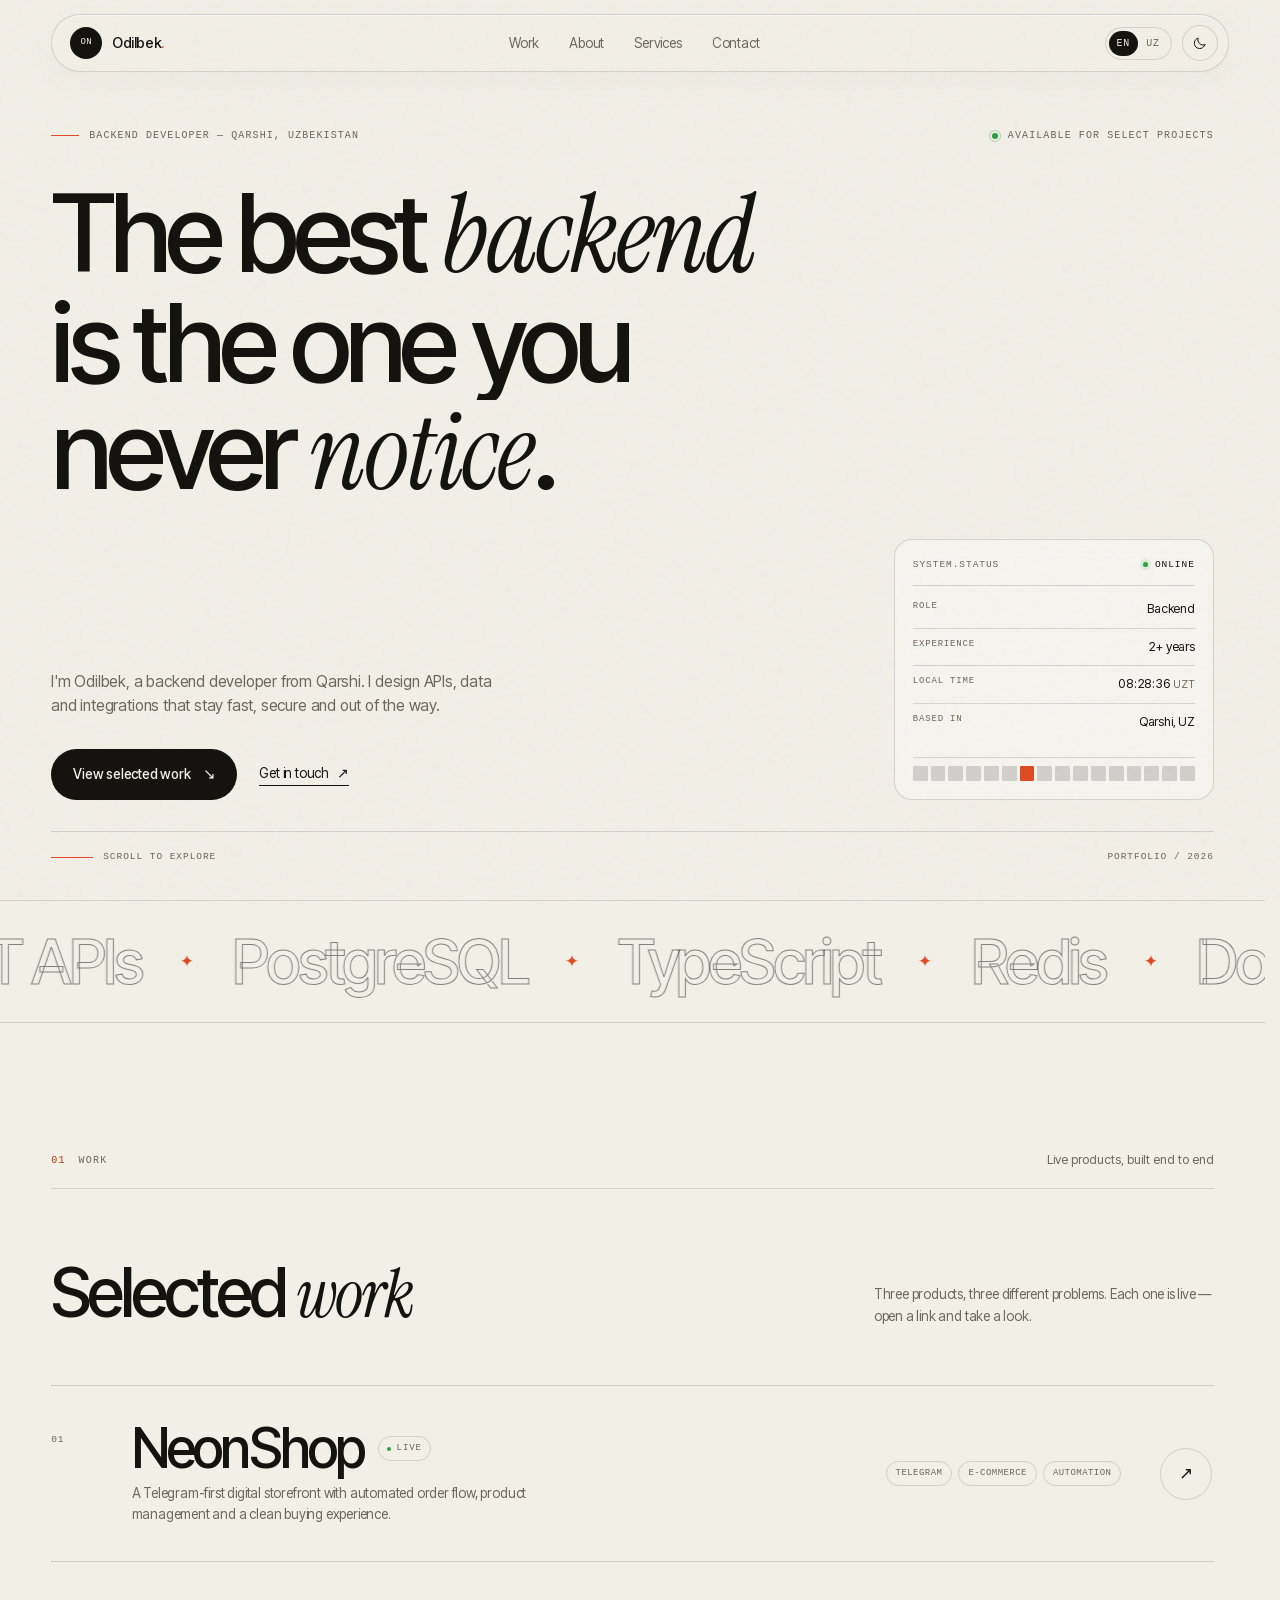
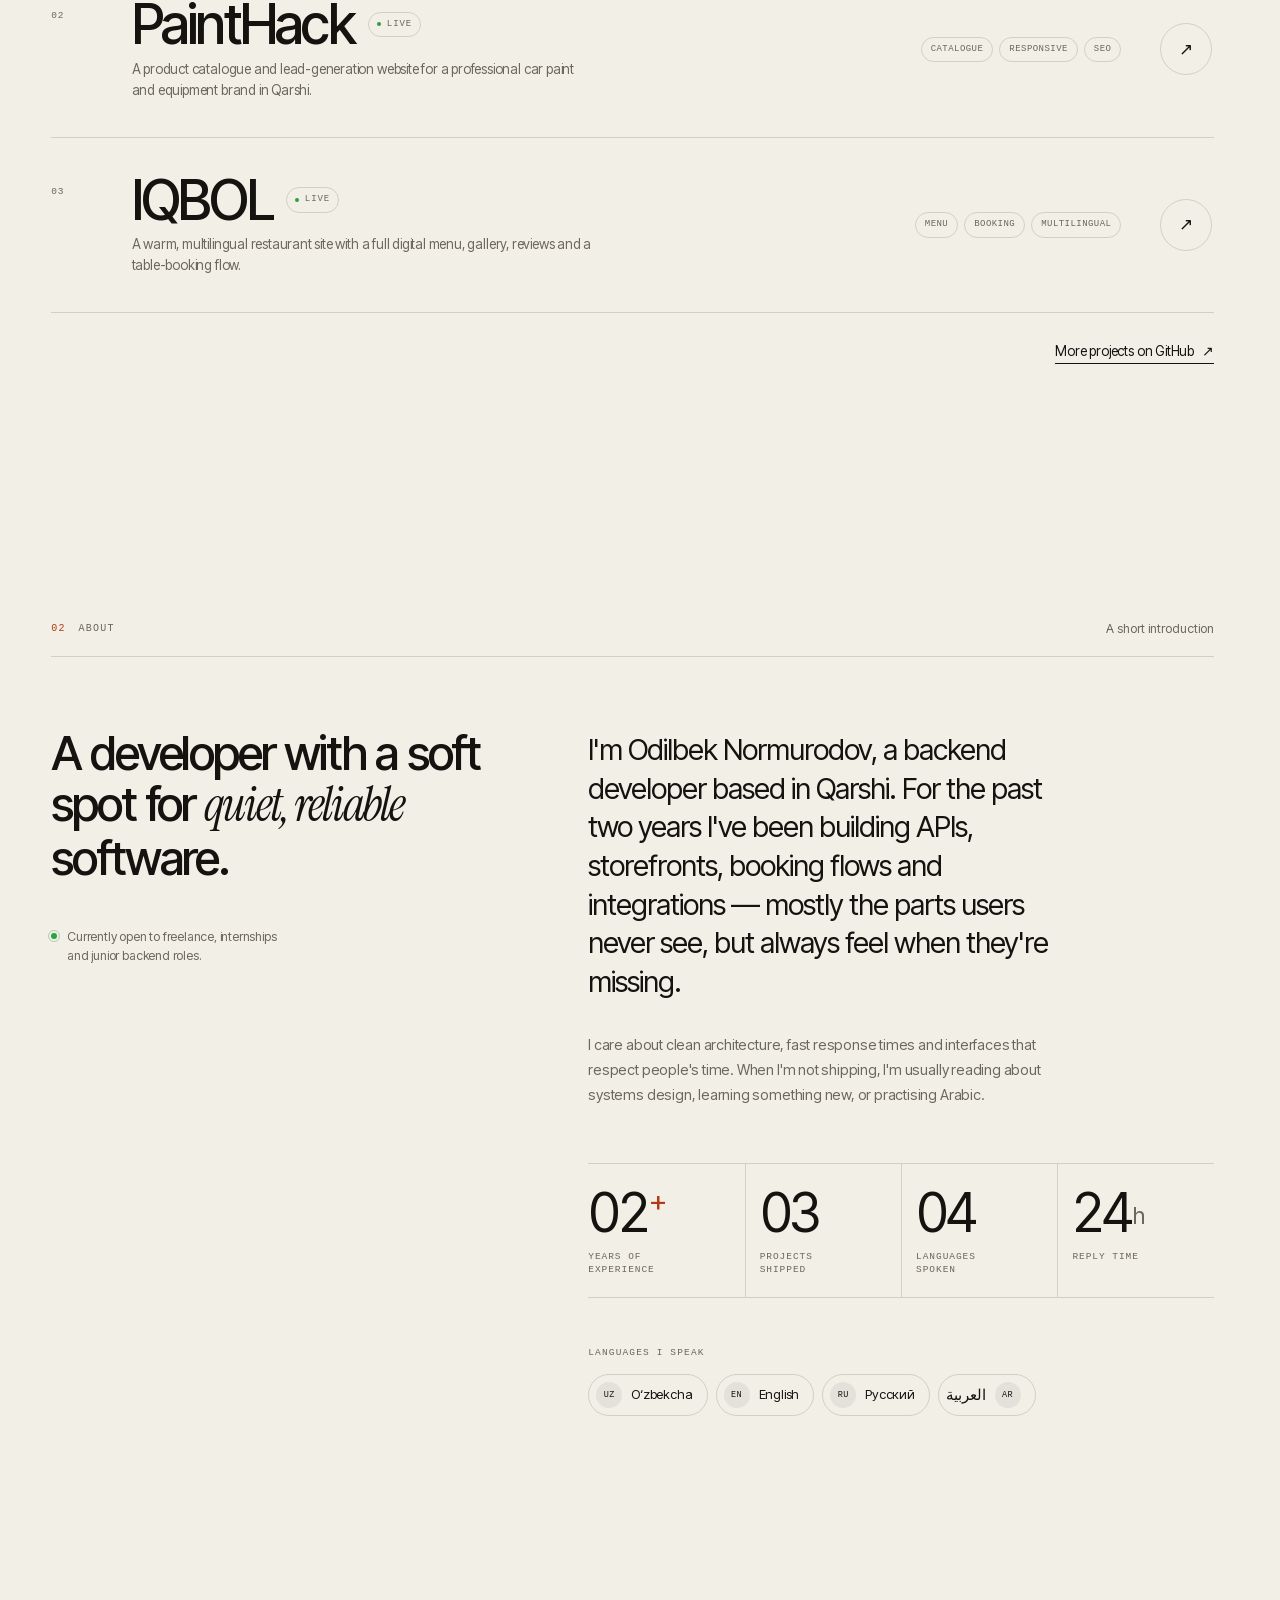
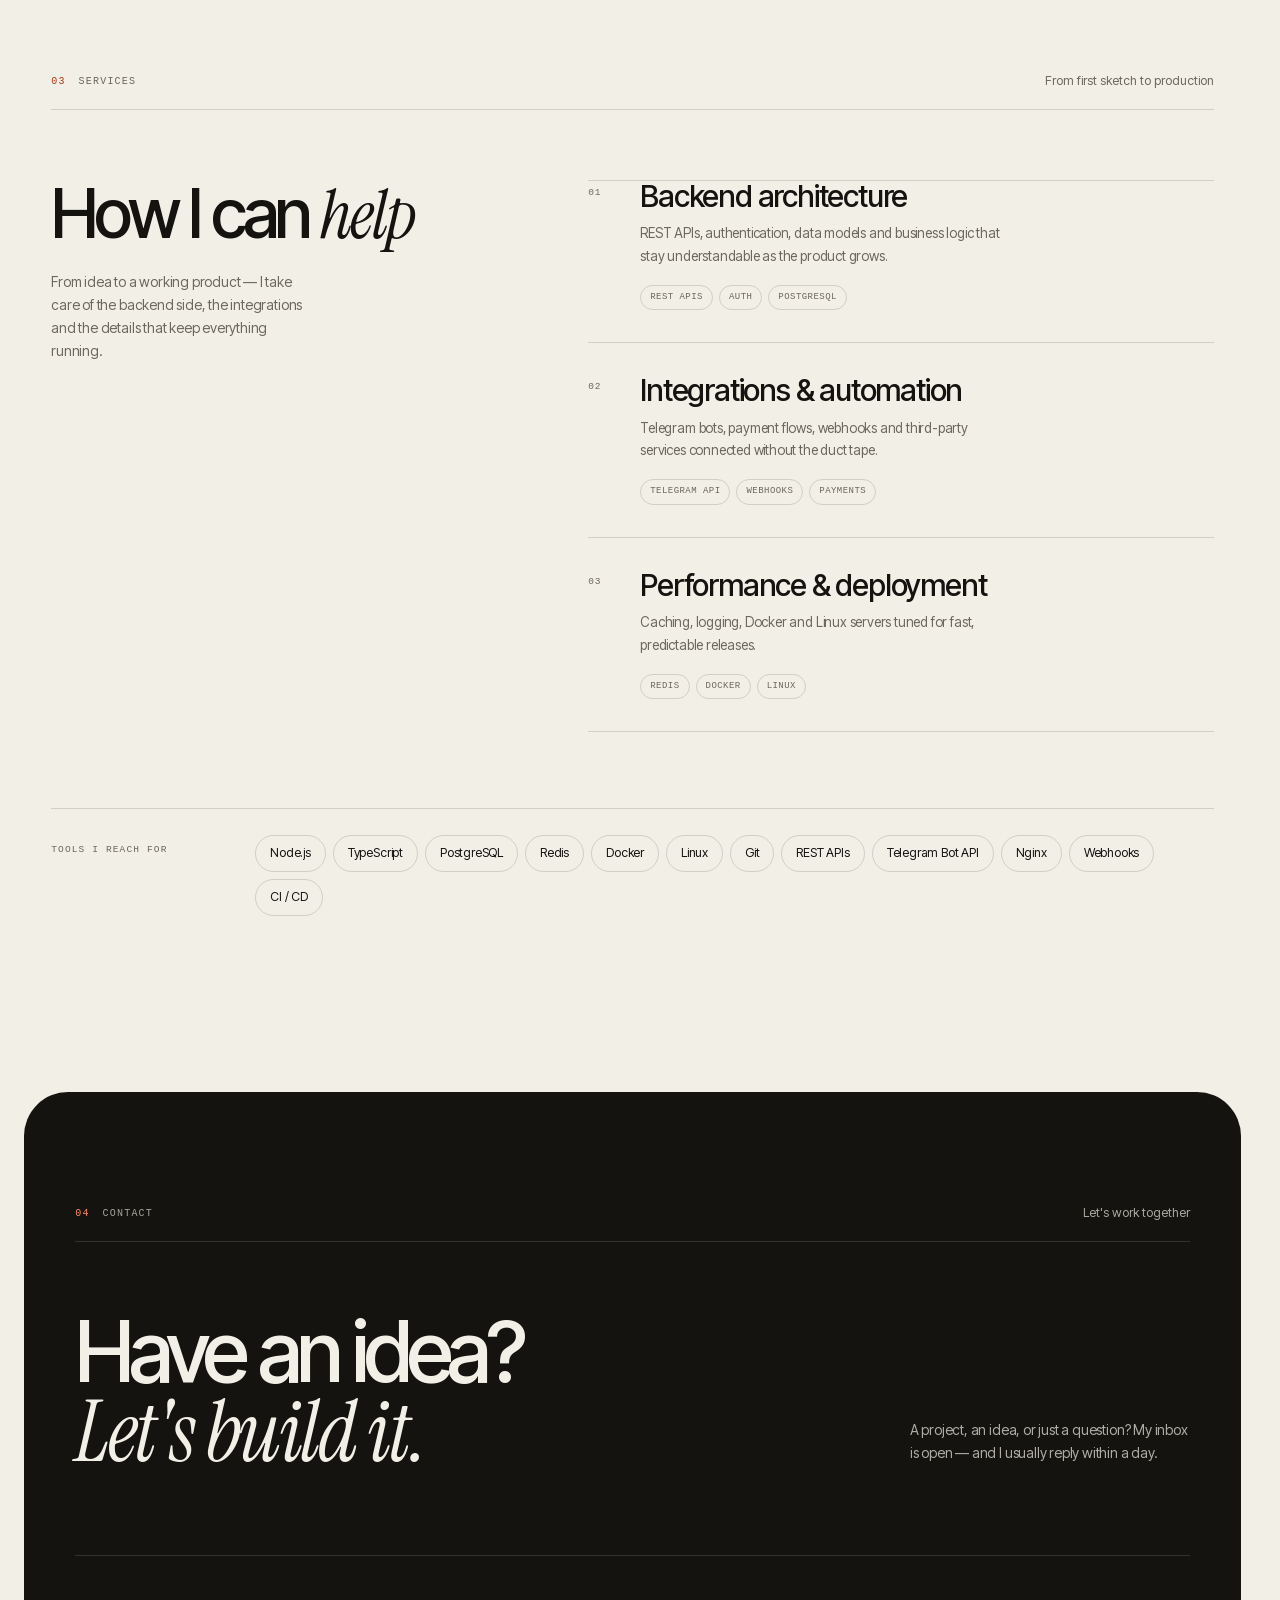
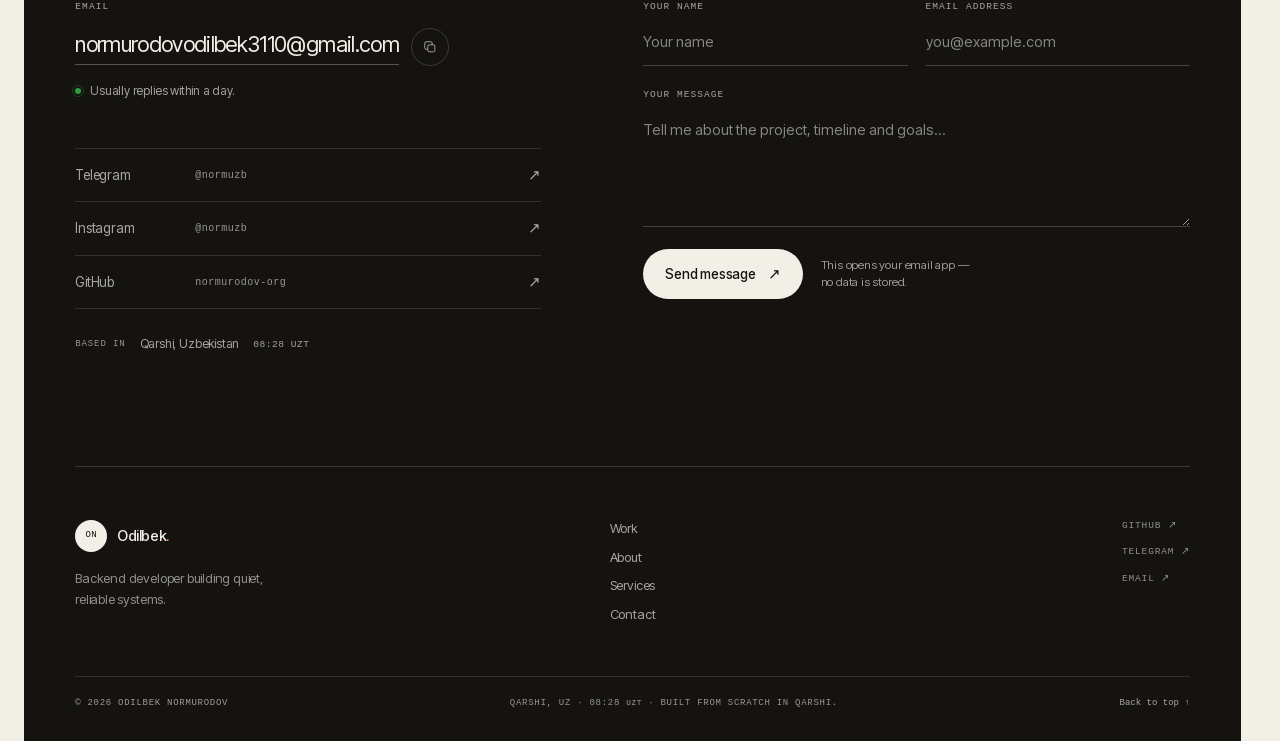
==== index.html @ b9c09e6a "feat: ship polished portfolio with accessible motion - Reorder sections/nav, add Services and consis" ====
<!DOCTYPE html>
<html lang="en" class="no-js">
<head>
  <meta charset="utf-8">
  <meta name="viewport" content="width=device-width, initial-scale=1">
  <title>Odilbek Normurodov — Backend Developer</title>
  <meta name="description" content="Odilbek Normurodov is a backend developer from Qarshi, Uzbekistan, building fast, secure APIs, integrations and digital products.">
  <meta name="author" content="Odilbek Normurodov">
  <meta name="theme-color" content="#f2efe7">
  <script>
    (function () {
      var theme = 'light';
      try {
        var stored = localStorage.getItem('odilbek-theme');
        if (stored === 'dark' || stored === 'light') theme = stored;
        else if (window.matchMedia('(prefers-color-scheme: dark)').matches) theme = 'dark';
      } catch (error) {
        if (window.matchMedia('(prefers-color-scheme: dark)').matches) theme = 'dark';
      }
      document.documentElement.dataset.theme = theme;
      var meta = document.querySelector('meta[name="theme-color"]');
      if (meta) meta.setAttribute('content', theme === 'dark' ? '#121110' : '#f2efe7');
      window.setTimeout(function () {
        if (window.__odilReady) return;
        document.documentElement.classList.remove('js');
        document.querySelectorAll('.line-inner, [data-intro], [data-reveal]').forEach(function (el) {
          el.style.opacity = '';
          el.style.transform = '';
        });
        var loader = document.getElementById('loader');
        if (loader) loader.remove();
        document.body.style.overflow = '';
      }, 6000);
    })();
  </script>

  <link rel="canonical" href="https://normurodov-org.github.io/odil-dev/">

  <meta property="og:type" content="website">
  <meta property="og:site_name" content="Odilbek Normurodov">
  <meta property="og:title" content="Odilbek Normurodov — Backend Developer">
  <meta property="og:description" content="Backend developer from Qarshi. Building the quiet systems behind good products.">
  <meta property="og:url" content="https://normurodov-org.github.io/odil-dev/">
  <meta property="og:image" content="https://normurodov-org.github.io/odil-dev/assets/og-image.jpg">
  <meta property="og:image:width" content="1200">
  <meta property="og:image:height" content="630">
  <meta property="og:image:alt" content="Odilbek Normurodov — Backend Developer">
  <meta property="og:locale" content="en_US">
  <meta property="og:locale:alternate" content="uz_UZ">
  <meta name="twitter:card" content="summary_large_image">
  <meta name="twitter:title" content="Odilbek Normurodov — Backend Developer">
  <meta name="twitter:description" content="Backend developer from Qarshi. Building the quiet systems behind good products.">
  <meta name="twitter:image" content="https://normurodov-org.github.io/odil-dev/assets/og-image.jpg">

  <link rel="icon" href="assets/favicon.svg" type="image/svg+xml">
  <link rel="icon" href="assets/favicon-32.png" type="image/png" sizes="32x32">
  <link rel="apple-touch-icon" href="assets/apple-touch-icon.png">
  <link rel="preload" href="assets/fonts/inter-tight-latin.woff2" as="font" type="font/woff2" crossorigin>
  <link rel="preload" href="assets/fonts/instrument-serif-italic.woff2" as="font" type="font/woff2" crossorigin>
  <link rel="stylesheet" href="styles.css">
  <noscript>
    <style>
      .menu-toggle, .theme-toggle, .lang-switch { display: none !important; }
      .footer { margin-top: 48px; }
    </style>
  </noscript>

  <script type="application/ld+json">
    {
      "@context": "https://schema.org",
      "@type": "Person",
      "name": "Odilbek Normurodov",
      "url": "https://normurodov-org.github.io/odil-dev/",
      "image": "https://normurodov-org.github.io/odil-dev/assets/og-image.jpg",
      "jobTitle": "Backend Developer",
      "description": "Backend developer from Qarshi, Uzbekistan, building APIs, integrations and digital products.",
      "email": "mailto:normurodovodilbek3110@gmail.com",
      "address": {
        "@type": "PostalAddress",
        "addressLocality": "Qarshi",
        "addressCountry": "UZ"
      },
      "sameAs": [
        "https://github.com/normurodov-org",
        "https://t.me/normuzb",
        "https://instagram.com/normuzb"
      ],
      "knowsAbout": ["Backend development", "REST APIs", "Node.js", "TypeScript", "PostgreSQL", "Redis", "Docker", "Linux"],
      "knowsLanguage": ["uz", "en", "ru", "ar"]
    }
  </script>

  <script>
    document.documentElement.classList.remove('no-js');
    document.documentElement.classList.add('js');
  </script>
</head>
<body>

  <div class="loader" id="loader" aria-hidden="true">
    <div class="loader-inner">
      <div class="loader-top">
        <span>Odilbek Normurodov</span>
        <span>Portfolio / 2026</span>
      </div>
      <div class="loader-name"><span>Backend developer</span></div>
      <div class="loader-bar"><span id="loader-bar"></span></div>
      <div class="loader-bottom">
        <span>Qarshi, Uzbekistan</span>
        <span><span id="loader-percent">0</span>%</span>
      </div>
    </div>
  </div>

  <div class="cursor" aria-hidden="true"></div>
  <div class="cursor-ring" aria-hidden="true"><span class="cursor-label">View</span></div>
  <div class="progress" aria-hidden="true"><span></span></div>

  <a class="skip-link" href="#main" data-i18n="a11y.skip">Skip to content</a>

  <header class="site-header" id="site-header">
    <div class="container nav-shell">
      <a class="brand" href="#top">
        <span class="brand-mark">ON</span>
        <span class="brand-text">Odilbek<span class="brand-dot">.</span></span>
      </a>

      <nav class="nav-links" aria-label="Primary">
        <a class="nav-link" href="#work" data-nav="work" data-i18n="nav.work">Work</a>
        <a class="nav-link" href="#about" data-nav="about" data-i18n="nav.about">About</a>
        <a class="nav-link" href="#services" data-nav="services" data-i18n="nav.services">Services</a>
        <a class="nav-link" href="#contact" data-nav="contact" data-i18n="nav.contact">Contact</a>
      </nav>

      <div class="nav-right">
        <div class="lang-switch" role="group" aria-label="Language" data-i18n-aria="a11y.language">
          <button class="lang-btn is-active" type="button" data-lang="en" aria-pressed="true">EN</button>
          <button class="lang-btn" type="button" data-lang="uz" aria-pressed="false">UZ</button>
        </div>
        <button class="theme-toggle" id="theme-toggle" type="button" aria-label="Dark mode" aria-pressed="false" title="Switch to dark mode" data-i18n-aria="theme.label">
          <svg class="icon-sun" viewBox="0 0 24 24" fill="none" stroke="currentColor" stroke-width="1.6" stroke-linecap="round" aria-hidden="true"><circle cx="12" cy="12" r="4.2"/><path d="M12 2.6v2.1M12 19.3v2.1M4.4 4.4l1.5 1.5M18.1 18.1l1.5 1.5M2.6 12h2.1M19.3 12h2.1M4.4 19.6l1.5-1.5M18.1 5.9l1.5-1.5"/></svg>
          <svg class="icon-moon" viewBox="0 0 24 24" fill="none" stroke="currentColor" stroke-width="1.6" stroke-linecap="round" stroke-linejoin="round" aria-hidden="true"><path d="M20.6 14.2A8.6 8.6 0 0 1 9.8 3.4 8.6 8.6 0 1 0 20.6 14.2Z"/></svg>
        </button>
        <button class="menu-toggle" id="menu-toggle" type="button" aria-expanded="false" aria-controls="menu" aria-label="Open menu">
          <span></span><span></span>
        </button>
      </div>
    </div>
  </header>

  <div class="menu" id="menu" role="dialog" aria-hidden="true" aria-label="Menu" data-i18n-aria="menu.label" inert>
    <nav class="menu-nav" aria-label="Mobile">
      <a class="menu-link" href="#work" data-menu-link><span class="menu-index">01</span><span data-i18n="nav.work">Work</span></a>
      <a class="menu-link" href="#about" data-menu-link><span class="menu-index">02</span><span data-i18n="nav.about">About</span></a>
      <a class="menu-link" href="#services" data-menu-link><span class="menu-index">03</span><span data-i18n="nav.services">Services</span></a>
      <a class="menu-link" href="#contact" data-menu-link><span class="menu-index">04</span><span data-i18n="nav.contact">Contact</span></a>
    </nav>
    <div class="menu-foot">
      <a class="menu-email" href="mailto:normurodovodilbek3110@gmail.com">normurodovodilbek3110@gmail.com</a>
      <div class="menu-socials">
        <a href="https://github.com/normurodov-org" target="_blank" rel="noopener">GitHub ↗</a>
        <a href="https://t.me/normuzb" target="_blank" rel="noopener">Telegram ↗</a>
        <a href="https://instagram.com/normuzb" target="_blank" rel="noopener">Instagram ↗</a>
      </div>
      <p class="menu-loc">Qarshi, Uzbekistan · <span data-clock="short">--:--</span> UZT</p>
    </div>
  </div>

  <main id="main" tabindex="-1">
    <section class="hero" id="top">
      <div class="container hero-inner">
        <div class="hero-top">
          <p class="eyebrow" data-intro>
            <span class="eyebrow-line" aria-hidden="true"></span>
            <span data-i18n="hero.eyebrow">Backend developer — Qarshi, Uzbekistan</span>
          </p>
          <p class="hero-avail" data-intro><span class="status-dot" aria-hidden="true"></span><span data-i18n="hero.avail">Available for select projects</span></p>
        </div>

        <h1 class="hero-title">
          <span class="line"><span class="line-inner" data-i18n-html="hero.line1">The best <em>backend</em></span></span>
          <span class="line"><span class="line-inner" data-i18n="hero.line2">is the one you</span></span>
          <span class="line"><span class="line-inner" data-i18n-html="hero.line3">never <em>notice</em>.</span></span>
        </h1>

        <div class="hero-bottom">
          <div class="hero-lead" data-intro>
            <p data-i18n="hero.lead">I'm Odilbek, a backend developer from Qarshi. I design APIs, data and integrations that stay fast, secure and out of the way.</p>
            <div class="hero-actions">
              <a class="btn btn--dark" href="#work" data-magnetic>
                <span data-i18n="hero.ctaWork">View selected work</span>
                <span class="btn-arrow" aria-hidden="true">↘</span>
              </a>
              <a class="link-arrow" href="#contact">
                <span data-i18n="hero.ctaContact">Get in touch</span>
                <span aria-hidden="true">↗</span>
              </a>
            </div>
          </div>

          <aside class="hero-card" data-intro aria-label="Quick facts" data-i18n-aria="hero.card.label">
            <div class="hero-card-top">
              <span>system.status</span>
              <span class="hero-card-live"><i aria-hidden="true"></i><span data-i18n="hero.card.live">online</span></span>
            </div>
            <dl class="hero-card-list">
              <div><dt data-i18n="hero.card.role">role</dt><dd data-i18n="hero.card.roleValue">Backend</dd></div>
              <div><dt data-i18n="hero.card.exp">experience</dt><dd data-i18n="hero.card.expValue">2+ years</dd></div>
              <div><dt data-i18n="hero.card.time">local time</dt><dd><span data-clock>--:--:--</span> <span class="tz">UZT</span></dd></div>
              <div><dt data-i18n="hero.card.place">based in</dt><dd data-i18n="hero.card.placeValue">Qarshi, UZ</dd></div>
            </dl>
            <div class="signal" aria-hidden="true">
              <span></span><span></span><span></span><span></span><span></span><span></span><span></span><span></span><span></span><span></span><span></span><span></span><span></span><span></span><span></span><span></span>
            </div>
          </aside>
        </div>

        <div class="hero-foot" data-intro>
          <a class="scroll-cue" href="#about">
            <span class="scroll-line" aria-hidden="true"></span>
            <span data-i18n="hero.scroll">Scroll to explore</span>
          </a>
          <span class="hero-year">Portfolio / 2026</span>
        </div>
      </div>
    </section>

    <section class="marquee-band" aria-hidden="true">
      <div class="marquee-track" id="marquee-track">
        <div class="marquee-group">
          <span class="marquee-item">Node.js</span><span class="marquee-star">✦</span>
          <span class="marquee-item">REST APIs</span><span class="marquee-star">✦</span>
          <span class="marquee-item">PostgreSQL</span><span class="marquee-star">✦</span>
          <span class="marquee-item">TypeScript</span><span class="marquee-star">✦</span>
          <span class="marquee-item">Redis</span><span class="marquee-star">✦</span>
          <span class="marquee-item">Docker</span><span class="marquee-star">✦</span>
          <span class="marquee-item">Linux</span><span class="marquee-star">✦</span>
          <span class="marquee-item">Telegram Bot API</span><span class="marquee-star">✦</span>
          <span class="marquee-item">Integrations</span><span class="marquee-star">✦</span>
        </div>
        <div class="marquee-group">
          <span class="marquee-item">Node.js</span><span class="marquee-star">✦</span>
          <span class="marquee-item">REST APIs</span><span class="marquee-star">✦</span>
          <span class="marquee-item">PostgreSQL</span><span class="marquee-star">✦</span>
          <span class="marquee-item">TypeScript</span><span class="marquee-star">✦</span>
          <span class="marquee-item">Redis</span><span class="marquee-star">✦</span>
          <span class="marquee-item">Docker</span><span class="marquee-star">✦</span>
          <span class="marquee-item">Linux</span><span class="marquee-star">✦</span>
          <span class="marquee-item">Telegram Bot API</span><span class="marquee-star">✦</span>
          <span class="marquee-item">Integrations</span><span class="marquee-star">✦</span>
        </div>
      </div>
    </section>

    <section class="section work" id="work">
      <div class="container">
        <header class="section-head" data-reveal>
          <span class="section-index">01</span>
          <span class="section-label" data-i18n="work.label">Work</span>
          <span class="section-note" data-i18n="work.note">Live products, built end to end</span>
        </header>

        <div class="work-intro" data-reveal>
          <h2 class="display" data-i18n-html="work.title">Selected <em>work</em></h2>
          <p data-i18n="work.intro">Three products, three different problems. Each one is live — open a link and take a look.</p>
        </div>

        <div class="work-list">
          <a class="project" href="https://www.neonshop.uz" target="_blank" rel="noopener" data-reveal
             data-preview="assets/projects/neonshop.jpg" data-preview-name="NeonShop" data-preview-cat="E-commerce · Telegram" data-cursor="View">
            <span class="project-index">01</span>
            <div class="project-main">
              <div class="project-title-row">
                <h3>NeonShop</h3>
                <span class="project-live"><i aria-hidden="true"></i><span data-i18n="work.live">Live</span></span>
              </div>
              <p class="project-desc" data-i18n="project1.desc">A Telegram-first digital storefront with automated order flow, product management and a clean buying experience.</p>
              <div class="project-thumb" aria-hidden="true">
                <picture>
                  <source srcset="assets/projects/neonshop-720.webp" type="image/webp">
                  <img src="assets/projects/neonshop-720.jpg" width="720" height="450" alt="" loading="lazy" decoding="async">
                </picture>
              </div>
            </div>
            <div class="project-tags"><span>Telegram</span><span>E-commerce</span><span>Automation</span></div>
            <span class="project-arrow" aria-hidden="true">↗</span>
          </a>

          <a class="project" href="https://painthack.uz" target="_blank" rel="noopener" data-reveal
             data-preview="assets/projects/painthack.jpg" data-preview-name="PaintHack" data-preview-cat="Business · Catalogue" data-cursor="View">
            <span class="project-index">02</span>
            <div class="project-main">
              <div class="project-title-row">
                <h3>PaintHack</h3>
                <span class="project-live"><i aria-hidden="true"></i><span data-i18n="work.live">Live</span></span>
              </div>
              <p class="project-desc" data-i18n="project2.desc">A product catalogue and lead-generation website for a professional car paint and equipment brand in Qarshi.</p>
              <div class="project-thumb" aria-hidden="true">
                <picture>
                  <source srcset="assets/projects/painthack-720.webp" type="image/webp">
                  <img src="assets/projects/painthack-720.jpg" width="720" height="450" alt="" loading="lazy" decoding="async">
                </picture>
              </div>
            </div>
            <div class="project-tags"><span>Catalogue</span><span>Responsive</span><span>SEO</span></div>
            <span class="project-arrow" aria-hidden="true">↗</span>
          </a>

          <a class="project" href="https://iqbol-restaurant.uz" target="_blank" rel="noopener" data-reveal
             data-preview="assets/projects/iqbol.jpg" data-preview-name="IQBOL" data-preview-cat="Hospitality · Booking" data-cursor="View">
            <span class="project-index">03</span>
            <div class="project-main">
              <div class="project-title-row">
                <h3>IQBOL</h3>
                <span class="project-live"><i aria-hidden="true"></i><span data-i18n="work.live">Live</span></span>
              </div>
              <p class="project-desc" data-i18n="project3.desc">A warm, multilingual restaurant site with a full digital menu, gallery, reviews and a table-booking flow.</p>
              <div class="project-thumb" aria-hidden="true">
                <picture>
                  <source srcset="assets/projects/iqbol-720.webp" type="image/webp">
                  <img src="assets/projects/iqbol-720.jpg" width="720" height="450" alt="" loading="lazy" decoding="async">
                </picture>
              </div>
            </div>
            <div class="project-tags"><span>Menu</span><span>Booking</span><span>Multilingual</span></div>
            <span class="project-arrow" aria-hidden="true">↗</span>
          </a>
        </div>

        <div class="work-more" data-reveal>
          <a class="link-arrow" href="https://github.com/normurodov-org" target="_blank" rel="noopener">
            <span data-i18n="work.more">More projects on GitHub</span>
            <span aria-hidden="true">↗</span>
          </a>
        </div>
      </div>
    </section>

    <section class="section about" id="about">
      <div class="container">
        <header class="section-head" data-reveal>
          <span class="section-index">02</span>
          <span class="section-label" data-i18n="about.label">About</span>
          <span class="section-note" data-i18n="about.note">A short introduction</span>
        </header>

        <div class="about-grid">
          <div class="about-sticky">
            <h2 class="about-title" data-i18n-html="about.title" data-reveal>A developer with a soft spot for <em>quiet, reliable</em> software.</h2>
            <p class="about-status" data-reveal><span class="status-dot" aria-hidden="true"></span><span data-i18n="about.status">Currently open to freelance, internships and junior backend roles.</span></p>
          </div>

          <div class="about-body">
            <p class="about-big" data-i18n="about.p1" data-reveal>I'm Odilbek Normurodov, a backend developer based in Qarshi. For the past two years I've been building APIs, storefronts, booking flows and integrations — mostly the parts users never see, but always feel when they're missing.</p>
            <p class="about-small" data-i18n="about.p2" data-reveal>I care about clean architecture, fast response times and interfaces that respect people's time. When I'm not shipping, I'm usually reading about systems design, learning something new, or practising Arabic.</p>

            <div class="stats" data-reveal>
              <div class="stat">
                <span class="stat-num"><span data-count="2" data-pad="2">02</span><span class="stat-plus">+</span></span>
                <span class="stat-label" data-i18n="stat.experience">Years of experience</span>
              </div>
              <div class="stat">
                <span class="stat-num"><span data-count="3" data-pad="2">03</span></span>
                <span class="stat-label" data-i18n="stat.projects">Projects shipped</span>
              </div>
              <div class="stat">
                <span class="stat-num"><span data-count="4" data-pad="2">04</span></span>
                <span class="stat-label" data-i18n="stat.languages">Languages spoken</span>
              </div>
              <div class="stat">
                <span class="stat-num"><span data-count="24">24</span><span class="stat-unit">h</span></span>
                <span class="stat-label" data-i18n="stat.reply">Reply time</span>
              </div>
            </div>

            <div class="languages" data-reveal>
              <p class="mini-label" data-i18n="about.languages">Languages I speak</p>
              <div class="lang-grid">
                <span class="lang-pill"><span class="lang-code">UZ</span>O‘zbekcha</span>
                <span class="lang-pill"><span class="lang-code">EN</span>English</span>
                <span class="lang-pill"><span class="lang-code">RU</span>Русский</span>
                <span class="lang-pill lang-ar" dir="rtl" lang="ar"><span class="lang-code">AR</span>العربية</span>
              </div>
            </div>
          </div>
        </div>
      </div>
    </section>

    <section class="section services" id="services">
      <div class="container">
        <header class="section-head" data-reveal>
          <span class="section-index">03</span>
          <span class="section-label" data-i18n="services.label">Services</span>
          <span class="section-note" data-i18n="services.note">From first sketch to production</span>
        </header>

        <div class="services-layout">
          <div class="services-heading" data-reveal>
            <h2 class="display" data-i18n-html="services.title">How I can <em>help</em></h2>
            <p data-i18n="services.intro">From idea to a working product — I take care of the backend side, the integrations and the details that keep everything running.</p>
          </div>

          <div class="service-list">
            <article class="service" data-reveal>
              <span class="service-index">01</span>
              <div>
                <h3 data-i18n="service1.title">Backend architecture</h3>
                <p data-i18n="service1.desc">REST APIs, authentication, data models and business logic that stay understandable as the product grows.</p>
                <div class="service-tags"><span>REST APIs</span><span>Auth</span><span>PostgreSQL</span></div>
              </div>
            </article>

            <article class="service" data-reveal>
              <span class="service-index">02</span>
              <div>
                <h3 data-i18n="service2.title">Integrations &amp; automation</h3>
                <p data-i18n="service2.desc">Telegram bots, payment flows, webhooks and third-party services connected without the duct tape.</p>
                <div class="service-tags"><span>Telegram API</span><span>Webhooks</span><span>Payments</span></div>
              </div>
            </article>

            <article class="service" data-reveal>
              <span class="service-index">03</span>
              <div>
                <h3 data-i18n="service3.title">Performance &amp; deployment</h3>
                <p data-i18n="service3.desc">Caching, logging, Docker and Linux servers tuned for fast, predictable releases.</p>
                <div class="service-tags"><span>Redis</span><span>Docker</span><span>Linux</span></div>
              </div>
            </article>
          </div>
        </div>

        <div class="toolbox" data-reveal>
          <p class="mini-label" data-i18n="toolbox.label">Tools I reach for</p>
          <div class="tool-chips">
            <span>Node.js</span><span>TypeScript</span><span>PostgreSQL</span><span>Redis</span>
            <span>Docker</span><span>Linux</span><span>Git</span><span>REST APIs</span>
            <span>Telegram Bot API</span><span>Nginx</span><span>Webhooks</span><span>CI / CD</span>
          </div>
        </div>
      </div>
    </section>

    <section class="contact" id="contact">
      <div class="container">
        <header class="contact-head">
          <div class="section-head" data-reveal>
            <span class="section-index">04</span>
            <span class="section-label" data-i18n="contact.label">Contact</span>
            <span class="section-note" data-i18n="contact.note">Let's work together</span>
          </div>

          <div class="contact-heading" data-reveal>
            <h2 class="display" data-i18n-html="contact.title">Have an idea?<br><em>Let's build it.</em></h2>
            <p data-i18n="contact.intro">A project, an idea, or just a question? My inbox is open — and I usually reply within a day.</p>
          </div>
        </header>

        <div class="contact-grid">
          <div class="contact-info" data-reveal>
            <p class="mini-label" data-i18n="contact.email">Email</p>
            <div class="email-row">
              <a class="email-link" href="mailto:normurodovodilbek3110@gmail.com">normurodovodilbek3110@gmail.com</a>
              <button class="copy-btn" type="button" id="copy-email" aria-label="Copy email" data-i18n-aria="contact.copy">
                <svg viewBox="0 0 16 16" fill="none" aria-hidden="true">
                  <rect x="5.5" y="5.5" width="8" height="8" rx="1.5" stroke="currentColor"/>
                  <path d="M10.5 5.5V3.5C10.5 2.67 9.83 2 9 2H3.5C2.67 2 2 2.67 2 3.5V9c0 .83.67 1.5 1.5 1.5h2" stroke="currentColor"/>
                </svg>
              </button>
            </div>
            <p class="contact-reply"><span class="status-dot" aria-hidden="true"></span><span data-i18n="contact.reply">Usually replies within a day.</span></p>

            <div class="social-list">
              <a href="https://t.me/normuzb" target="_blank" rel="noopener">
                <span class="social-name">Telegram</span>
                <span class="social-handle">@normuzb</span>
                <span class="social-arrow" aria-hidden="true">↗</span>
              </a>
              <a href="https://instagram.com/normuzb" target="_blank" rel="noopener">
                <span class="social-name">Instagram</span>
                <span class="social-handle">@normuzb</span>
                <span class="social-arrow" aria-hidden="true">↗</span>
              </a>
              <a href="https://github.com/normurodov-org" target="_blank" rel="noopener">
                <span class="social-name">GitHub</span>
                <span class="social-handle">normurodov-org</span>
                <span class="social-arrow" aria-hidden="true">↗</span>
              </a>
            </div>

            <div class="contact-place">
              <span class="contact-place-label" data-i18n="contact.place">Based in</span>
              <span>Qarshi, Uzbekistan</span>
              <span class="contact-place-time"><span data-clock="short">--:--</span> UZT</span>
            </div>
          </div>

          <form class="contact-form" id="contact-form" novalidate data-reveal>
            <div class="form-row">
              <label class="field">
                <span data-i18n="contact.form.name">Your name</span>
                <input type="text" name="name" placeholder="Your name" data-i18n-placeholder="contact.form.namePh" autocomplete="name" maxlength="80" required>
              </label>
              <label class="field">
                <span data-i18n="contact.form.emailLabel">Email address</span>
                <input type="email" name="email" placeholder="you@example.com" data-i18n-placeholder="contact.form.emailPh" autocomplete="email" maxlength="120" required>
              </label>
            </div>
            <label class="field">
              <span data-i18n="contact.form.message">Your message</span>
              <textarea name="message" rows="4" placeholder="Tell me about the project, timeline and goals…" data-i18n-placeholder="contact.form.messagePh" maxlength="1500" required></textarea>
            </label>
            <input class="hp" type="text" name="_gotcha" tabindex="-1" autocomplete="off" aria-hidden="true">

            <noscript>
              <p class="form-noscript">This form needs JavaScript. You can email me directly at
                <a href="mailto:normurodovodilbek3110@gmail.com">normurodovodilbek3110@gmail.com</a>.</p>
            </noscript>

            <div class="form-foot">
              <button class="btn btn--light" type="submit" data-magnetic>
                <span data-i18n="contact.form.submit">Send message</span>
                <span class="btn-arrow" aria-hidden="true">↗</span>
              </button>
              <p class="form-hint" data-i18n="contact.form.hint">This opens your email app — no data is stored.</p>
            </div>
            <p class="form-status" id="form-status" role="status" aria-live="polite"></p>
          </form>
        </div>

        <footer class="footer">
          <div class="footer-main">
            <div class="footer-brand">
              <a class="brand" href="#top">
                <span class="brand-mark">ON</span>
                <span class="brand-text">Odilbek<span class="brand-dot">.</span></span>
              </a>
              <p class="footer-tagline" data-i18n="footer.tagline">Backend developer building quiet, reliable systems.</p>
            </div>
            <nav class="footer-nav" aria-label="Footer">
              <a href="#work" data-i18n="nav.work">Work</a>
              <a href="#about" data-i18n="nav.about">About</a>
              <a href="#services" data-i18n="nav.services">Services</a>
              <a href="#contact" data-i18n="nav.contact">Contact</a>
            </nav>
            <div class="footer-socials">
              <a href="https://github.com/normurodov-org" target="_blank" rel="noopener">GitHub <span aria-hidden="true">↗</span></a>
              <a href="https://t.me/normuzb" target="_blank" rel="noopener">Telegram <span aria-hidden="true">↗</span></a>
              <a href="mailto:normurodovodilbek3110@gmail.com">Email <span aria-hidden="true">↗</span></a>
            </div>
          </div>

          <div class="footer-bottom">
            <p>© 2026 Odilbek Normurodov</p>
            <p class="footer-mid">Qarshi, UZ · <span data-clock="short">--:--</span> <span class="tz">UZT</span> · <span data-i18n="footer.note">Built from scratch in Qarshi.</span></p>
            <button class="footer-top" type="button" id="to-top"><span data-i18n="footer.top">Back to top</span> <span aria-hidden="true">↑</span></button>
          </div>
        </footer>
      </div>
    </section>
  </main>

  <div class="toast" id="toast" role="status" aria-live="polite"></div>

  <div class="work-preview" id="work-preview" aria-hidden="true">
    <img src="assets/projects/neonshop-720.jpg" alt="" decoding="async">
    <div class="work-preview-meta">
      <span class="wp-name">NeonShop</span>
      <span class="wp-cat">E-commerce · Telegram</span>
    </div>
  </div>

  <script src="vendor/lenis.min.js"></script>
  <script src="vendor/gsap.min.js"></script>
  <script src="vendor/ScrollTrigger.min.js"></script>
  <script src="main.js"></script>
</body>
</html>
---- styles.css ----
/* ------------------------------------------------------------------
   Odilbek Normurodov — portfolio
   Minimal, warm, built to move quietly.
------------------------------------------------------------------ */

@font-face {
  font-family: 'Inter Tight';
  src: url('assets/fonts/inter-tight-latin.woff2') format('woff2');
  font-weight: 300 700;
  font-style: normal;
  font-display: swap;
  unicode-range: U+0000-00FF, U+0131, U+0152-0153, U+02BB-02BC, U+02C6, U+02DA, U+02DC, U+0304, U+0308, U+0329, U+2000-206F, U+20AC, U+2122, U+2191, U+2193, U+2212, U+2215, U+FEFF, U+FFFD;
}
@font-face {
  font-family: 'Inter Tight';
  src: url('assets/fonts/inter-tight-cyrillic.woff2') format('woff2');
  font-weight: 300 700;
  font-style: normal;
  font-display: swap;
  unicode-range: U+0301, U+0400-045F, U+0490-0491, U+04B0-04B1, U+2116;
}
@font-face {
  font-family: 'Instrument Serif';
  src: url('assets/fonts/instrument-serif.woff2') format('woff2');
  font-weight: 400;
  font-style: normal;
  font-display: swap;
}
@font-face {
  font-family: 'Instrument Serif';
  src: url('assets/fonts/instrument-serif-italic.woff2') format('woff2');
  font-weight: 400;
  font-style: italic;
  font-display: swap;
}

:root {
  --paper: #f2efe7;
  --paper-soft: #eae6dc;
  --ink: #141310;
  --ink-soft: #2a2824;
  --muted: #6c675d;
  --line: rgba(20, 19, 16, 0.14);
  --line-strong: rgba(20, 19, 16, 0.32);
  --accent: #df4a22;
  --accent-ink: #b23a15;
  --green: #2f9e44;
  --nav-bg: rgba(242, 239, 231, 0.74);
  --nav-bg-scrolled: rgba(242, 239, 231, 0.9);
  --nav-hi: rgba(255, 255, 255, 0.5);
  --nav-hi-scrolled: rgba(255, 255, 255, 0.55);
  --card-bg: rgba(255, 255, 255, 0.34);
  --hover: rgba(20, 19, 16, 0.045);
  --chip: rgba(20, 19, 16, 0.06);
  --chip-invert: rgba(255, 255, 255, 0.16);
  --stroke: rgba(20, 19, 16, 0.5);
  --shadow-soft: 0 8px 30px rgba(20, 19, 16, 0.03);
  --shadow-strong: 0 14px 40px rgba(20, 19, 16, 0.07);
  --shadow-float: 0 30px 70px rgba(20, 19, 16, 0.24);
  --contact-bg: #141310;
  --grain-opacity: 0.035;
  --grain-blend: multiply;
  color-scheme: light;
  --sans: 'Inter Tight', 'Helvetica Neue', Helvetica, Arial, sans-serif;
  --serif: 'Instrument Serif', 'Times New Roman', Times, serif;
  --mono: ui-monospace, 'SF Mono', SFMono-Regular, Menlo, Consolas, monospace;
  --gutter: clamp(20px, 4vw, 52px);
  --container: 1280px;
  --nav-h: 64px;
  --ease: cubic-bezier(0.22, 1, 0.36, 1);
}

html[data-theme="dark"] {
  --paper: #121110;
  --paper-soft: #1b1a17;
  --ink: #f3f0e8;
  --ink-soft: #d6d0c4;
  --muted: #9b958a;
  --line: rgba(242, 239, 231, 0.13);
  --line-strong: rgba(242, 239, 231, 0.32);
  --accent: #ff6a3d;
  --accent-ink: #ff8a63;
  --green: #57c76d;
  --nav-bg: rgba(18, 17, 16, 0.72);
  --nav-bg-scrolled: rgba(18, 17, 16, 0.92);
  --nav-hi: rgba(255, 255, 255, 0.06);
  --nav-hi-scrolled: rgba(255, 255, 255, 0.08);
  --card-bg: rgba(255, 255, 255, 0.045);
  --hover: rgba(242, 239, 231, 0.07);
  --chip: rgba(242, 239, 231, 0.09);
  --chip-invert: rgba(20, 19, 16, 0.08);
  --stroke: rgba(242, 239, 231, 0.45);
  --shadow-soft: 0 8px 30px rgba(0, 0, 0, 0.35);
  --shadow-strong: 0 14px 40px rgba(0, 0, 0, 0.45);
  --shadow-float: 0 30px 70px rgba(0, 0, 0, 0.6);
  --contact-bg: #171614;
  --grain-opacity: 0.055;
  --grain-blend: soft-light;
  color-scheme: dark;
}

*,
*::before,
*::after { box-sizing: border-box; }

html {
  -webkit-text-size-adjust: 100%;
  scroll-behavior: auto;
  scroll-padding-top: 92px;
  scrollbar-gutter: stable;
}

body {
  margin: 0;
  background: var(--paper);
  color: var(--ink);
  font-family: var(--sans);
  font-size: 16px;
  line-height: 1.5;
  letter-spacing: -0.012em;
  -webkit-font-smoothing: antialiased;
  -moz-osx-font-smoothing: grayscale;
  text-rendering: optimizeLegibility;
  overflow-x: clip;
}

body::after {
  content: '';
  position: fixed;
  inset: 0;
  z-index: 1500;
  pointer-events: none;
  opacity: var(--grain-opacity);
  mix-blend-mode: var(--grain-blend);
  background-image: url("data:image/svg+xml,%3Csvg viewBox='0 0 180 180' xmlns='http://www.w3.org/2000/svg'%3E%3Cfilter id='n'%3E%3CfeTurbulence type='fractalNoise' baseFrequency='.82' numOctaves='3' stitchTiles='stitch'/%3E%3C/filter%3E%3Crect width='100%25' height='100%25' filter='url(%23n)'/%3E%3C/svg%3E");
}

img, svg { display: block; max-width: 100%; }
a { color: inherit; text-decoration: none; }
button, input, textarea { font: inherit; color: inherit; }
button { background: none; border: 0; padding: 0; cursor: pointer; }
p, h1, h2, h3, dl, dd { margin: 0; }
ul { list-style: none; margin: 0; padding: 0; }
::selection { background: var(--accent-ink); color: var(--paper); }

:focus-visible {
  outline: 2px solid var(--accent);
  outline-offset: 3px;
  border-radius: 3px;
}

.container {
  width: min(100% - (2 * var(--gutter)), var(--container));
  margin-inline: auto;
}

.skip-link {
  position: fixed;
  top: 10px;
  left: 10px;
  z-index: 2000;
  padding: 10px 16px;
  border-radius: 100px;
  background: var(--ink);
  color: var(--paper);
  font-size: 12px;
  transform: translateY(-150%);
  transition: transform 0.4s var(--ease);
}
.skip-link:focus { transform: translateY(0); }

#main:focus { outline: none; }

.tz { color: var(--muted); font-size: 0.85em; }

/* Lenis ---------------------------------------------------------- */
html.lenis, html.lenis body { height: auto; }
.lenis.lenis-smooth { scroll-behavior: auto !important; }
.lenis.lenis-smooth [data-lenis-prevent] { overscroll-behavior: contain; }
.lenis.lenis-stopped { overflow: hidden; }
.lenis.lenis-smooth iframe { pointer-events: none; }

/* Loader --------------------------------------------------------- */
.loader {
  --ink: #141310;
  --paper: #f2efe7;
  position: fixed;
  inset: 0;
  z-index: 1400;
  display: grid;
  place-items: center;
  background: var(--ink);
  color: var(--paper);
}
.no-js .loader { display: none; }

.loader-inner {
  width: min(100% - (2 * var(--gutter)), 1040px);
}
.loader-top,
.loader-bottom {
  display: flex;
  justify-content: space-between;
  gap: 20px;
  font-family: var(--mono);
  font-size: 10px;
  letter-spacing: 0.12em;
  text-transform: uppercase;
  color: rgba(242, 239, 231, 0.64);
}
.loader-name {
  margin: clamp(40px, 9vh, 100px) 0 clamp(28px, 5vh, 48px);
  overflow: hidden;
  font-size: clamp(2.6rem, 8vw, 7rem);
  line-height: 0.95;
  letter-spacing: -0.055em;
  font-weight: 400;
}
.loader-name span {
  display: block;
  transform: translateY(110%);
}
.loader-bar {
  height: 2px;
  background: rgba(242, 239, 231, 0.12);
  overflow: hidden;
}
.loader-bar span {
  display: block;
  height: 100%;
  background: var(--accent);
  transform: scaleX(0);
  transform-origin: left;
}
.loader-bottom { margin-top: 14px; }
.loader-bottom > span:last-child { color: var(--paper); }

/* Cursor + progress --------------------------------------------- */
.cursor,
.cursor-ring {
  position: fixed;
  top: 0;
  left: 0;
  z-index: 1600;
  border-radius: 50%;
  pointer-events: none;
  opacity: 0;
  mix-blend-mode: difference;
}
.cursor {
  width: 6px;
  height: 6px;
  background: #fff;
  transform: translate(-50%, -50%);
}
.cursor-ring {
  display: grid;
  place-items: center;
  width: 34px;
  height: 34px;
  border: 1px solid rgba(255, 255, 255, 0.65);
  transform: translate(-50%, -50%);
  transition: width 0.45s var(--ease), height 0.45s var(--ease), background 0.45s var(--ease), border-color 0.45s var(--ease);
}
.cursor-ring.is-hover {
  width: 54px;
  height: 54px;
  background: rgba(255, 255, 255, 0.1);
}
.cursor-ring.has-label {
  width: 72px;
  height: 72px;
  background: rgba(255, 255, 255, 0.16);
  border-color: rgba(255, 255, 255, 0.85);
}
.cursor-label {
  font-family: var(--mono);
  font-size: 8px;
  letter-spacing: 0.12em;
  text-transform: uppercase;
  color: #fff;
  opacity: 0;
  transition: opacity 0.3s ease;
}
.cursor-ring.has-label .cursor-label { opacity: 1; }
html.has-custom-cursor,
html.has-custom-cursor a,
html.has-custom-cursor button { cursor: none; }
html.has-custom-cursor input,
html.has-custom-cursor textarea { cursor: text; }

.progress {
  position: fixed;
  inset: 0 0 auto;
  z-index: 1300;
  height: 2px;
  pointer-events: none;
}
.progress span {
  display: block;
  height: 100%;
  background: var(--accent);
  transform: scaleX(0);
  transform-origin: left;
}

/* Header --------------------------------------------------------- */
.site-header {
  position: fixed;
  inset: 0 0 auto;
  z-index: 1200;
  padding: 14px 0;
  transition: transform 0.7s var(--ease);
}
.site-header.is-hidden { transform: translateY(-115%); }
.site-header.is-open { transform: none; }

.nav-shell {
  display: flex;
  align-items: center;
  gap: 20px;
  padding: 9px 10px 9px 18px;
  border: 1px solid var(--line);
  border-radius: 100px;
  background: var(--nav-bg);
  -webkit-backdrop-filter: blur(18px) saturate(140%);
  backdrop-filter: blur(18px) saturate(140%);
  box-shadow: inset 0 1px 0 var(--nav-hi), var(--shadow-soft);
  transition: background 0.5s ease, box-shadow 0.5s ease;
}
.site-header.is-scrolled .nav-shell {
  background: var(--nav-bg-scrolled);
  box-shadow: inset 0 1px 0 var(--nav-hi-scrolled), var(--shadow-strong);
}

.brand {
  display: inline-flex;
  align-items: center;
  gap: 10px;
  flex-shrink: 0;
  font-size: 14.5px;
  font-weight: 500;
  letter-spacing: -0.03em;
}
.brand-mark {
  display: grid;
  place-items: center;
  width: 32px;
  height: 32px;
  border-radius: 50%;
  background: var(--ink);
  color: var(--paper);
  font-family: var(--mono);
  font-size: 9px;
  letter-spacing: 0.04em;
  transition: transform 0.6s var(--ease), background 0.4s ease;
}
.brand:hover .brand-mark { transform: rotate(-10deg); background: var(--accent-ink); }
.brand-dot { color: var(--accent); }

.nav-links {
  display: flex;
  gap: 2px;
  margin-inline: auto;
}
.nav-link {
  position: relative;
  padding: 9px 14px;
  border-radius: 100px;
  font-size: 13.5px;
  color: var(--muted);
  transition: color 0.35s ease, background 0.35s ease;
}
.nav-link:hover { color: var(--ink); background: var(--hover); }
.nav-link.is-active { color: var(--ink); }
.nav-link.is-active::after {
  content: '';
  position: absolute;
  left: 50%;
  bottom: 4px;
  width: 3px;
  height: 3px;
  border-radius: 50%;
  background: var(--accent);
  transform: translateX(-50%);
}

.nav-right { display: flex; align-items: center; gap: 10px; }
.status-dot {
  position: relative;
  display: inline-block;
  width: 6px;
  height: 6px;
  border-radius: 50%;
  background: var(--green);
  flex-shrink: 0;
}
.status-dot::after {
  content: '';
  position: absolute;
  inset: -3px;
  border-radius: 50%;
  border: 1px solid rgba(47, 158, 68, 0.35);
  animation: pulseDot 2.6s ease-out infinite;
}
@keyframes pulseDot {
  0% { transform: scale(0.7); opacity: 0.8; }
  70%, 100% { transform: scale(1.8); opacity: 0; }
}

.lang-switch {
  display: flex;
  align-items: center;
  padding: 3px;
  border: 1px solid var(--line);
  border-radius: 100px;
}
.lang-btn {
  padding: 5px 8px;
  border-radius: 100px;
  font-family: var(--mono);
  font-size: 10px;
  letter-spacing: 0.08em;
  color: var(--muted);
  transition: color 0.3s ease, background 0.4s ease;
}
.lang-btn:hover { color: var(--ink); }
.lang-btn.is-active { background: var(--ink); color: var(--paper); }

/* Theme toggle -------------------------------------------------- */
.theme-toggle {
  position: relative;
  display: grid;
  place-items: center;
  width: 36px;
  height: 36px;
  flex-shrink: 0;
  border: 1px solid var(--line);
  border-radius: 50%;
  color: var(--ink);
  transition: background 0.35s ease, border-color 0.35s ease;
}
.theme-toggle:hover { background: var(--hover); border-color: var(--line-strong); }
.theme-toggle svg {
  grid-area: 1 / 1;
  width: 15px;
  height: 15px;
  transition: opacity 0.35s ease, transform 0.6s var(--ease);
}
.theme-toggle .icon-sun { opacity: 0; transform: rotate(-45deg) scale(0.6); }
.theme-toggle .icon-moon { opacity: 1; transform: none; }
html[data-theme="dark"] .theme-toggle .icon-sun { opacity: 1; transform: none; }
html[data-theme="dark"] .theme-toggle .icon-moon { opacity: 0; transform: rotate(45deg) scale(0.6); }

::view-transition-old(root),
::view-transition-new(root) { animation-duration: 0.42s; animation-timing-function: ease; }

.menu-toggle {
  display: none;
  position: relative;
  width: 40px;
  height: 40px;
  border: 1px solid var(--line);
  border-radius: 50%;
  flex-shrink: 0;
}
.menu-toggle span {
  position: absolute;
  left: 12px;
  right: 12px;
  height: 1px;
  background: var(--ink);
  transition: transform 0.45s var(--ease), top 0.45s var(--ease);
}
.menu-toggle span:first-child { top: 17px; }
.menu-toggle span:last-child { top: 22px; }
.menu-open .menu-toggle span:first-child { top: 19.5px; transform: rotate(45deg); }
.menu-open .menu-toggle span:last-child { top: 19.5px; transform: rotate(-45deg); }

/* Mobile menu --------------------------------------------------- */
.menu {
  position: fixed;
  inset: 0;
  z-index: 1100;
  display: none;
  flex-direction: column;
  justify-content: space-between;
  gap: 40px;
  padding: calc(var(--nav-h) + 74px) var(--gutter) 36px;
  background: var(--paper);
  visibility: hidden;
  opacity: 0;
  overflow-y: auto;
  transition: opacity 0.5s var(--ease), visibility 0.5s;
}
.menu.is-open { visibility: visible; opacity: 1; }
.menu-nav { display: flex; flex-direction: column; }
.menu-link {
  display: flex;
  align-items: baseline;
  gap: 16px;
  padding: 12px 0;
  border-bottom: 1px solid var(--line);
  font-size: clamp(2.4rem, 10vw, 4rem);
  line-height: 1.08;
  letter-spacing: -0.05em;
  font-weight: 500;
}
.menu-index {
  font-family: var(--mono);
  font-size: 10px;
  letter-spacing: 0.08em;
  color: var(--accent-ink);
}
.menu-foot { display: flex; flex-direction: column; gap: 18px; }
.menu-email { font-size: 14px; text-decoration: underline; text-underline-offset: 4px; color: var(--ink); }
.menu-socials { display: flex; flex-wrap: wrap; gap: 16px; font-size: 13px; color: var(--muted); }
.menu-socials a:hover { color: var(--ink); }
.menu-loc {
  font-family: var(--mono);
  font-size: 10px;
  letter-spacing: 0.08em;
  text-transform: uppercase;
  color: var(--muted);
}

/* Hero ----------------------------------------------------------- */
.hero {
  position: relative;
  display: flex;
  align-items: center;
  min-height: 100svh;
  padding: calc(var(--nav-h) + clamp(36px, 5vh, 60px)) 0 16px;
}
.hero-inner {
  display: flex;
  flex-direction: column;
  min-height: calc(100svh - var(--nav-h) - clamp(76px, 12vh, 116px));
}
.hero-top {
  display: flex;
  justify-content: space-between;
  align-items: center;
  gap: 24px;
}
.eyebrow,
.hero-avail {
  display: inline-flex;
  align-items: center;
  gap: 10px;
  font-family: var(--mono);
  font-size: 10px;
  letter-spacing: 0.11em;
  text-transform: uppercase;
  color: var(--muted);
}
.eyebrow-line {
  display: inline-block;
  width: 28px;
  height: 1px;
  background: var(--accent);
}
.hero-avail { text-align: right; }

.hero-title {
  margin: clamp(26px, 4.4vh, 48px) 0 clamp(28px, 4vh, 44px);
  font-size: clamp(3.1rem, 8.5vw, 8.2rem);
  font-weight: 500;
  line-height: 0.92;
  letter-spacing: -0.058em;
}
.hero-title .line {
  display: block;
  overflow: hidden;
  padding-block: 0.07em;
  margin-block: -0.07em;
}
.hero-title .line-inner { display: block; }
.hero-title em {
  font-family: var(--serif);
  font-weight: 400;
  font-style: italic;
  letter-spacing: -0.025em;
}

.hero-bottom {
  display: grid;
  grid-template-columns: minmax(0, 1fr) 320px;
  align-items: end;
  gap: clamp(32px, 6vw, 96px);
  margin-top: auto;
}
.hero-lead { max-width: 540px; }
.hero-lead > p {
  max-width: 46ch;
  font-size: clamp(0.98rem, 1.2vw, 1.1rem);
  line-height: 1.58;
  color: var(--muted);
}
.hero-actions {
  display: flex;
  flex-wrap: wrap;
  align-items: center;
  gap: 22px;
  margin-top: 30px;
}

.btn {
  position: relative;
  display: inline-flex;
  align-items: center;
  gap: 12px;
  padding: 14px 22px;
  border-radius: 100px;
  font-size: 13.5px;
  font-weight: 500;
  letter-spacing: -0.015em;
  overflow: hidden;
  transition: background 0.45s var(--ease), color 0.45s var(--ease);
}
.btn--dark { background: var(--ink); color: var(--paper); }
.btn--dark:hover { background: var(--accent-ink); }
.btn-arrow {
  font-size: 15px;
  transition: transform 0.5s var(--ease);
}
.btn:hover .btn-arrow { transform: translate(3px, -3px); }

.link-arrow {
  position: relative;
  display: inline-flex;
  align-items: center;
  gap: 8px;
  padding-bottom: 2px;
  font-size: 13.5px;
  color: var(--ink);
}
.link-arrow::after {
  content: '';
  position: absolute;
  left: 0;
  right: 0;
  bottom: 0;
  height: 1px;
  background: currentColor;
  transform-origin: right;
  transition: transform 0.55s var(--ease);
}
.link-arrow:hover::after {
  transform: scaleX(0);
  transform-origin: left;
}

.hero-card {
  justify-self: end;
  width: 100%;
  max-width: 340px;
  padding: 18px;
  border: 1px solid var(--line);
  border-radius: 18px;
  background: var(--card-bg);
  -webkit-backdrop-filter: blur(10px);
  backdrop-filter: blur(10px);
}
.hero-card-top {
  display: flex;
  justify-content: space-between;
  gap: 12px;
  padding-bottom: 13px;
  border-bottom: 1px solid var(--line);
  font-family: var(--mono);
  font-size: 9.5px;
  letter-spacing: 0.1em;
  text-transform: uppercase;
  color: var(--muted);
}
.hero-card-live { display: inline-flex; align-items: center; gap: 7px; color: var(--ink); }
.hero-card-live i {
  width: 5px;
  height: 5px;
  border-radius: 50%;
  background: var(--green);
  box-shadow: 0 0 0 3px rgba(47, 158, 68, 0.12);
}
.hero-card-list { display: grid; margin: 5px 0 16px; }
.hero-card-list > div {
  display: flex;
  justify-content: space-between;
  gap: 16px;
  padding: 9px 0;
  border-bottom: 1px solid var(--line);
}
.hero-card-list > div:last-child { border-bottom: 0; }
.hero-card-list dt {
  font-family: var(--mono);
  font-size: 9px;
  letter-spacing: 0.09em;
  text-transform: uppercase;
  color: var(--muted);
}
.hero-card-list dd {
  font-size: 12.5px;
  font-variant-numeric: tabular-nums;
  text-align: right;
}
.signal {
  display: flex;
  align-items: flex-end;
  gap: 3px;
  height: 24px;
  padding-top: 8px;
  border-top: 1px solid var(--line);
}
.signal span {
  flex: 1;
  height: 100%;
  background: var(--ink);
  opacity: 0.16;
  border-radius: 1px;
  transform-origin: bottom;
  animation: signal 2.2s ease-in-out infinite alternate;
}
.signal span:nth-child(2n) { animation-duration: 2.8s; }
.signal span:nth-child(3n) { animation-duration: 1.7s; }
.signal span:nth-child(5n) { animation-duration: 3.2s; }
.signal span:nth-child(7) { background: var(--accent); opacity: 1; animation-duration: 1.2s; }
@keyframes signal {
  0% { transform: scaleY(0.18); }
  100% { transform: scaleY(0.9); }
}

.hero-foot {
  display: flex;
  justify-content: space-between;
  align-items: center;
  gap: 20px;
  margin-top: clamp(22px, 3.5vh, 38px);
  padding-top: 18px;
  border-top: 1px solid var(--line);
  font-family: var(--mono);
  font-size: 9.5px;
  letter-spacing: 0.1em;
  text-transform: uppercase;
  color: var(--muted);
}
.scroll-cue { display: inline-flex; align-items: center; gap: 10px; }
.scroll-line {
  position: relative;
  width: 42px;
  height: 1px;
  overflow: hidden;
  background: var(--line-strong);
}
.scroll-line::after {
  content: '';
  position: absolute;
  inset: 0;
  background: var(--accent);
  animation: scrollLine 2.4s var(--ease) infinite;
}
@keyframes scrollLine {
  0% { transform: translateX(-100%); }
  55%, 100% { transform: translateX(100%); }
}

/* Marquee -------------------------------------------------------- */
.marquee-band {
  padding: clamp(18px, 2.6vw, 30px) 0;
  border-block: 1px solid var(--line);
  overflow: hidden;
  white-space: nowrap;
}
.marquee-track {
  display: flex;
  width: max-content;
  will-change: transform;
}
.marquee-group {
  display: flex;
  align-items: center;
  gap: clamp(20px, 3vw, 44px);
  padding-right: clamp(20px, 3vw, 44px);
}
.marquee-item {
  font-size: clamp(2.1rem, 4.8vw, 4.6rem);
  font-weight: 500;
  line-height: 1;
  letter-spacing: -0.05em;
  color: transparent;
  -webkit-text-stroke: 1px var(--stroke);
}
.marquee-item:nth-child(4n + 4) {
  color: var(--ink);
  -webkit-text-stroke: 0;
}
.marquee-star {
  font-size: clamp(0.8rem, 1.3vw, 1.2rem);
  color: var(--accent);
}

/* Shared section bits ------------------------------------------- */
.section {
  position: relative;
  padding: clamp(80px, 10vw, 146px) 0;
  scroll-margin-top: 96px;
}
.section-head {
  display: flex;
  align-items: center;
  gap: 13px;
  padding-bottom: 18px;
  margin-bottom: clamp(38px, 5.5vw, 70px);
  border-bottom: 1px solid var(--line);
  font-family: var(--mono);
  font-size: 10px;
  letter-spacing: 0.12em;
  text-transform: uppercase;
  color: var(--muted);
}
.section-index { color: var(--accent-ink); }
.section-note {
  max-width: 340px;
  margin-left: auto;
  font-family: var(--sans);
  font-size: 12.5px;
  line-height: 1.5;
  letter-spacing: 0;
  text-transform: none;
  text-align: right;
}
.display {
  font-size: clamp(2.5rem, 5.3vw, 5rem);
  font-weight: 500;
  line-height: 0.98;
  letter-spacing: -0.055em;
}
.display em {
  font-family: var(--serif);
  font-style: italic;
  font-weight: 400;
  letter-spacing: -0.03em;
}
.mini-label {
  margin-bottom: 14px;
  font-family: var(--mono);
  font-size: 9.5px;
  letter-spacing: 0.12em;
  text-transform: uppercase;
  color: var(--muted);
}

/* About ---------------------------------------------------------- */
.about-grid {
  display: grid;
  grid-template-columns: minmax(0, 0.82fr) minmax(0, 1.18fr);
  gap: clamp(40px, 8vw, 130px);
  align-items: start;
}
.about-sticky {
  position: sticky;
  top: 116px;
  align-self: start;
}
.about-title {
  max-width: 15ch;
  font-size: clamp(2rem, 3.7vw, 3.65rem);
  font-weight: 500;
  line-height: 1.08;
  letter-spacing: -0.045em;
}
.about-title em {
  font-family: var(--serif);
  font-style: italic;
  font-weight: 400;
}
.about-status {
  display: flex;
  align-items: flex-start;
  gap: 10px;
  max-width: 34ch;
  margin-top: clamp(28px, 4vw, 44px);
  font-size: 12.5px;
  line-height: 1.55;
  color: var(--muted);
}
.about-status .status-dot { margin-top: 6px; }

.about-body { padding-top: 4px; }
.about-big {
  max-width: 31ch;
  font-size: clamp(1.35rem, 2.25vw, 2rem);
  line-height: 1.34;
  letter-spacing: -0.035em;
  color: var(--ink);
}
.about-small {
  max-width: 55ch;
  margin-top: clamp(22px, 3vw, 32px);
  font-size: 14.5px;
  line-height: 1.7;
  color: var(--muted);
}

.stats {
  display: grid;
  grid-template-columns: repeat(4, 1fr);
  margin-top: clamp(36px, 5vw, 56px);
  border-block: 1px solid var(--line);
}
.stat {
  padding: 22px 14px 20px;
  border-left: 1px solid var(--line);
}
.stat:first-child { padding-left: 0; border-left: 0; }
.stat-num {
  display: block;
  font-size: clamp(2.1rem, 4.2vw, 3.6rem);
  font-weight: 400;
  line-height: 1;
  letter-spacing: -0.06em;
  font-variant-numeric: tabular-nums;
}
.stat-plus { color: var(--accent-ink); font-size: 0.55em; vertical-align: top; margin-left: 1px; }
.stat-unit {
  margin-left: 2px;
  font-size: 0.44em;
  font-weight: 400;
  letter-spacing: -0.02em;
  color: var(--muted);
  vertical-align: 0.34em;
}
.stat-label {
  display: block;
  max-width: 100px;
  margin-top: 10px;
  font-family: var(--mono);
  font-size: 9.5px;
  line-height: 1.4;
  letter-spacing: 0.1em;
  text-transform: uppercase;
  color: var(--muted);
}

.languages { margin-top: clamp(34px, 4.5vw, 48px); }
.lang-grid { display: flex; flex-wrap: wrap; gap: 8px; }
.lang-pill {
  display: inline-flex;
  align-items: center;
  gap: 9px;
  padding: 7px 14px 7px 7px;
  border: 1px solid var(--line);
  border-radius: 100px;
  font-size: 13px;
  transition: color 0.4s ease, background 0.4s ease, border-color 0.4s ease, transform 0.4s var(--ease);
}
.lang-pill:hover {
  color: var(--paper);
  background: var(--ink);
  border-color: var(--ink);
  transform: translateY(-2px);
}
.lang-code {
  display: grid;
  place-items: center;
  width: 26px;
  height: 26px;
  border-radius: 50%;
  background: var(--chip);
  font-family: var(--mono);
  font-size: 8.5px;
  letter-spacing: 0.04em;
  transition: background 0.4s ease;
}
.lang-pill:hover .lang-code { background: var(--chip-invert); }
.lang-ar { font-family: 'Geeza Pro', 'Noto Naskh Arabic', 'Times New Roman', serif; font-size: 15px; }

/* Work ----------------------------------------------------------- */
.work-intro {
  display: flex;
  justify-content: space-between;
  align-items: flex-end;
  gap: 40px;
  margin-bottom: clamp(34px, 4.5vw, 58px);
}
.work-intro p {
  max-width: 340px;
  font-size: 13.5px;
  line-height: 1.6;
  color: var(--muted);
}
.work-list { border-top: 1px solid var(--line); }

.project {
  position: relative;
  display: grid;
  grid-template-columns: 42px minmax(0, 1fr) auto 54px;
  align-items: center;
  gap: clamp(16px, 3vw, 40px);
  padding: clamp(23px, 3.2vw, 36px) 0;
  border-bottom: 1px solid var(--line);
}
.project::before {
  content: '';
  position: absolute;
  left: 0;
  right: 0;
  bottom: -1px;
  height: 1px;
  background: var(--accent);
  transform: scaleX(0);
  transform-origin: left;
  transition: transform 0.75s var(--ease);
}
.project:hover::before { transform: scaleX(1); }
.project-index {
  align-self: start;
  padding-top: 11px;
  font-family: var(--mono);
  font-size: 9.5px;
  letter-spacing: 0.08em;
  color: var(--muted);
}
.project-main { display: flex; flex-direction: column; gap: 8px; min-width: 0; }
.project-title-row { display: flex; align-items: center; flex-wrap: wrap; gap: 14px; }
.project h3 {
  font-size: clamp(2rem, 4.3vw, 4.1rem);
  font-weight: 500;
  line-height: 0.96;
  letter-spacing: -0.05em;
  transition: transform 0.7s var(--ease);
}
.project:hover h3 { transform: translateX(10px); }
.project-live {
  display: inline-flex;
  align-items: center;
  gap: 6px;
  padding: 5px 8px;
  border: 1px solid var(--line);
  border-radius: 100px;
  font-family: var(--mono);
  font-size: 9px;
  letter-spacing: 0.1em;
  text-transform: uppercase;
  color: var(--muted);
}
.project-live i { width: 4px; height: 4px; border-radius: 50%; background: var(--green); }
.project-desc {
  max-width: 58ch;
  font-size: 13.5px;
  line-height: 1.55;
  color: var(--muted);
  transition: transform 0.7s var(--ease), color 0.4s ease;
}
.project:hover .project-desc { transform: translateX(10px); color: var(--ink-soft); }
.project-tags {
  display: flex;
  flex-wrap: wrap;
  justify-content: flex-end;
  gap: 6px;
  max-width: 250px;
}
.project-tags span {
  padding: 5px 9px;
  border: 1px solid var(--line);
  border-radius: 100px;
  font-family: var(--mono);
  font-size: 9px;
  letter-spacing: 0.05em;
  text-transform: uppercase;
  color: var(--muted);
  transition: color 0.4s ease, border-color 0.4s ease;
}
.project:hover .project-tags span { color: var(--ink); border-color: var(--line-strong); }
.project-arrow {
  display: grid;
  place-items: center;
  width: 52px;
  height: 52px;
  border: 1px solid var(--line);
  border-radius: 50%;
  font-size: 17px;
  transition: color 0.45s ease, background 0.45s ease, border-color 0.45s ease, transform 0.6s var(--ease);
}
.project:hover .project-arrow {
  color: var(--paper);
  background: var(--ink);
  border-color: var(--ink);
  transform: translate(2px, -2px);
}
.project-thumb { display: none; }
.work-more { display: flex; justify-content: flex-end; margin-top: 28px; }

/* Services ------------------------------------------------------- */
.services-layout {
  display: grid;
  grid-template-columns: minmax(0, 0.82fr) minmax(0, 1.18fr);
  gap: clamp(40px, 8vw, 130px);
  align-items: start;
}
.services-heading { position: sticky; top: 116px; }
.services-heading p {
  max-width: 32ch;
  margin-top: 22px;
  font-size: 14px;
  line-height: 1.65;
  color: var(--muted);
}
.service {
  display: grid;
  grid-template-columns: 34px minmax(0, 1fr);
  gap: 18px;
  padding: clamp(23px, 3vw, 32px) 0;
  border-bottom: 1px solid var(--line);
}
.service:first-child { padding-top: 0; border-top: 1px solid var(--line); }
.service-index {
  padding-top: 5px;
  font-family: var(--mono);
  font-size: 9.5px;
  letter-spacing: 0.08em;
  color: var(--muted);
}
.service h3 {
  margin-bottom: 10px;
  font-size: clamp(1.45rem, 2.35vw, 2.2rem);
  font-weight: 500;
  line-height: 1.05;
  letter-spacing: -0.04em;
  transition: color 0.4s ease;
}
.service:hover h3 { color: var(--accent); }
.service p {
  max-width: 46ch;
  margin-bottom: 18px;
  font-size: 13.5px;
  line-height: 1.65;
  color: var(--muted);
}
.service-tags { display: flex; flex-wrap: wrap; gap: 6px; }
.service-tags span {
  padding: 5px 9px;
  border: 1px solid var(--line);
  border-radius: 100px;
  font-family: var(--mono);
  font-size: 9px;
  letter-spacing: 0.05em;
  text-transform: uppercase;
  color: var(--muted);
}
.toolbox {
  display: grid;
  grid-template-columns: 180px minmax(0, 1fr);
  gap: 24px;
  align-items: start;
  margin-top: clamp(44px, 6.5vw, 76px);
  padding-top: 26px;
  border-top: 1px solid var(--line);
}
.toolbox .mini-label { margin: 8px 0 0; }
.tool-chips { display: flex; flex-wrap: wrap; gap: 7px; }
.tool-chips span {
  padding: 8px 14px;
  border: 1px solid var(--line);
  border-radius: 100px;
  font-size: 12.5px;
  transition: color 0.4s ease, background 0.4s ease, transform 0.4s var(--ease);
}
.tool-chips span:hover {
  color: var(--paper);
  background: var(--ink);
  transform: translateY(-2px);
}

/* Contact -------------------------------------------------------- */
.contact {
  --paper: #f2efe7;
  --ink: #141310;
  --accent-ink: #b23a15;
  --line: rgba(242, 239, 231, 0.14);
  --muted: rgba(242, 239, 231, 0.68);
  position: relative;
  margin: clamp(20px, 4vw, 48px) clamp(8px, 2vw, 24px) 0;
  padding: clamp(60px, 9vw, 112px) 0 0;
  border-radius: clamp(22px, 4vw, 44px) clamp(22px, 4vw, 44px) 0 0;
  background: var(--contact-bg);
  color: var(--paper);
  overflow: hidden;
  scroll-margin-top: 0;
}
html[data-theme="dark"] .contact { box-shadow: inset 0 0 0 1px rgba(242, 239, 231, 0.07); }
.contact .section-head {
  border-color: rgba(242, 239, 231, 0.14);
  color: rgba(242, 239, 231, 0.66);
}
.contact .section-note { color: rgba(242, 239, 231, 0.68); }
.contact .section-index,
.footer .brand-dot { color: #ff8a63; }
.contact-heading {
  display: flex;
  align-items: flex-end;
  justify-content: space-between;
  gap: clamp(32px, 6vw, 96px);
}
.contact-heading h2 {
  font-size: clamp(2.8rem, 6.6vw, 6.6rem);
  letter-spacing: -0.06em;
  line-height: 0.94;
}
.contact-heading h2 em { color: var(--paper); }
.contact-heading > p {
  max-width: 35ch;
  padding-bottom: 8px;
  font-size: 14px;
  line-height: 1.65;
  color: rgba(242, 239, 231, 0.7);
}
.contact-grid {
  display: grid;
  grid-template-columns: minmax(0, 0.92fr) minmax(0, 1.08fr);
  gap: clamp(44px, 8vw, 120px);
  margin-top: clamp(46px, 7vw, 82px);
  padding-top: clamp(30px, 4vw, 44px);
  border-top: 1px solid rgba(242, 239, 231, 0.14);
}
.contact .mini-label { color: rgba(242, 239, 231, 0.68); }
.email-row { display: flex; align-items: center; flex-wrap: wrap; gap: 12px; }
.email-link {
  padding-bottom: 3px;
  border-bottom: 1px solid rgba(242, 239, 231, 0.3);
  font-size: clamp(1.02rem, 1.7vw, 1.4rem);
  letter-spacing: -0.03em;
  transition: color 0.4s ease, border-color 0.4s ease;
}
.email-link:hover { color: #ffb59d; border-color: var(--accent); }
.copy-btn {
  display: grid;
  place-items: center;
  width: 38px;
  height: 38px;
  border: 1px solid rgba(242, 239, 231, 0.18);
  border-radius: 50%;
  color: rgba(242, 239, 231, 0.7);
  transition: color 0.4s ease, background 0.4s ease, border-color 0.4s ease, transform 0.4s var(--ease);
}
.copy-btn:hover {
  color: var(--ink);
  background: var(--paper);
  border-color: var(--paper);
  transform: translateY(-2px);
}
.copy-btn svg { width: 14px; height: 14px; }
.contact-reply {
  display: flex;
  align-items: center;
  gap: 9px;
  margin-top: 16px;
  font-size: 12px;
  color: rgba(242, 239, 231, 0.66);
}

.social-list {
  margin-top: clamp(30px, 5vw, 48px);
  border-top: 1px solid rgba(242, 239, 231, 0.14);
}
.social-list a {
  display: grid;
  grid-template-columns: 104px minmax(0, 1fr) auto;
  gap: 16px;
  align-items: center;
  padding: 15px 0;
  border-bottom: 1px solid rgba(242, 239, 231, 0.14);
  font-size: 13.5px;
  color: rgba(242, 239, 231, 0.68);
  transition: color 0.4s ease, padding 0.5s var(--ease);
}
.social-list a:hover { color: var(--paper); padding-left: 8px; }
.social-handle {
  font-family: var(--mono);
  font-size: 10px;
  letter-spacing: 0.05em;
  color: rgba(242, 239, 231, 0.6);
}
.social-arrow { font-size: 15px; transition: transform 0.45s var(--ease); }
.social-list a:hover .social-arrow { transform: translate(2px, -2px); color: #ffb59d; }
.contact-place {
  display: flex;
  flex-wrap: wrap;
  align-items: center;
  gap: 10px 14px;
  margin-top: 26px;
  font-size: 12.5px;
  color: rgba(242, 239, 231, 0.66);
}
.contact-place-label {
  font-family: var(--mono);
  font-size: 9px;
  letter-spacing: 0.1em;
  text-transform: uppercase;
  color: rgba(242, 239, 231, 0.6);
}
.contact-place-time { font-family: var(--mono); font-size: 9.5px; letter-spacing: 0.06em; }

.contact-form { display: flex; flex-direction: column; gap: 22px; }
.form-row { display: grid; grid-template-columns: 1fr 1fr; gap: 18px; }
.field { display: flex; flex-direction: column; gap: 7px; }
.field > span {
  font-family: var(--mono);
  font-size: 9.5px;
  letter-spacing: 0.11em;
  text-transform: uppercase;
  color: rgba(242, 239, 231, 0.66);
}
.field input,
.field textarea {
  width: 100%;
  padding: 10px 0 12px;
  border: 0;
  border-bottom: 1px solid rgba(242, 239, 231, 0.22);
  border-radius: 0;
  background: transparent;
  color: var(--paper);
  font-size: 14.5px;
  outline: none;
  resize: vertical;
  transition: border-color 0.4s ease;
}
.field textarea { min-height: 118px; }
.field input::placeholder,
.field textarea::placeholder { color: rgba(242, 239, 231, 0.52); }
.field input:focus,
.field textarea:focus { border-color: var(--accent); }
.field input:user-invalid,
.field textarea:user-invalid,
.field input[aria-invalid="true"],
.field textarea[aria-invalid="true"] { border-color: #ff8b70; }

.form-noscript {
  font-size: 12.5px;
  line-height: 1.65;
  color: #ffb59d;
}
.form-noscript a { text-decoration: underline; text-underline-offset: 3px; }
.hp { position: absolute; left: -9999px; width: 1px; height: 1px; opacity: 0; pointer-events: none; }

.form-foot { display: flex; align-items: center; flex-wrap: wrap; gap: 18px; }
.btn--light { background: var(--paper); color: var(--ink); }
.btn--light:hover { background: var(--accent-ink); color: var(--paper); }
.form-hint { max-width: 27ch; font-size: 11.5px; line-height: 1.5; color: rgba(242, 239, 231, 0.62); }
.form-status {
  min-height: 16px;
  margin-top: -4px;
  font-family: var(--mono);
  font-size: 9.5px;
  letter-spacing: 0.05em;
  color: #ffb59d;
}

.footer {
  margin-top: clamp(64px, 9vw, 112px);
  padding-top: clamp(34px, 5vw, 52px);
  border-top: 1px solid rgba(242, 239, 231, 0.16);
  color: rgba(242, 239, 231, 0.66);
}
.footer-main {
  display: grid;
  grid-template-columns: minmax(0, 1fr) auto minmax(0, 1fr);
  gap: 34px clamp(40px, 6vw, 80px);
  align-items: start;
}
.footer-brand .brand { color: var(--paper); }
.footer .brand-mark { background: var(--paper); color: var(--ink); }
.footer .brand:hover .brand-mark { background: var(--accent-ink); color: var(--paper); }
.footer-tagline {
  max-width: 30ch;
  margin-top: 16px;
  font-size: 13px;
  line-height: 1.6;
  color: rgba(242, 239, 231, 0.56);
}
.footer-nav {
  display: flex;
  flex-direction: column;
  gap: 9px;
  font-size: 13px;
}
.footer-nav a {
  color: rgba(242, 239, 231, 0.66);
  transition: color 0.3s ease, transform 0.4s var(--ease);
}
.footer-nav a:hover { color: var(--paper); transform: translateX(3px); }
.footer-socials {
  justify-self: end;
  display: flex;
  flex-direction: column;
  gap: 12px;
  font-family: var(--mono);
  font-size: 9.5px;
  letter-spacing: 0.09em;
  text-transform: uppercase;
}
.footer-socials a { color: rgba(242, 239, 231, 0.56); transition: color 0.3s ease; }
.footer-socials a:hover { color: #ffb59d; }
.footer-socials span { display: inline-block; transition: transform 0.4s var(--ease); }
.footer-socials a:hover span { transform: translate(2px, -2px); }
.footer-bottom {
  display: flex;
  justify-content: space-between;
  align-items: center;
  flex-wrap: wrap;
  gap: 14px 24px;
  margin-top: clamp(34px, 5vw, 52px);
  padding: 20px 0 30px;
  border-top: 1px solid rgba(242, 239, 231, 0.14);
  font-family: var(--mono);
  font-size: 9px;
  letter-spacing: 0.08em;
  text-transform: uppercase;
  color: rgba(242, 239, 231, 0.62);
}
.footer-mid { color: rgba(242, 239, 231, 0.6); }
.footer-top { color: rgba(242, 239, 231, 0.68); transition: color 0.35s ease; }
.footer-top:hover { color: var(--paper); }
.footer-top span:last-child { display: inline-block; transition: transform 0.45s var(--ease); }
.footer-top:hover span:last-child { transform: translateY(-3px); }

/* Floating project preview -------------------------------------- */
.work-preview {
  position: fixed;
  top: 0;
  left: 0;
  z-index: 1000;
  width: clamp(240px, 22vw, 330px);
  aspect-ratio: 16 / 10;
  overflow: hidden;
  border-radius: 14px;
  background: #141310;
  box-shadow: var(--shadow-float);
  opacity: 0;
  visibility: hidden;
  pointer-events: none;
  will-change: transform;
  transition: opacity 0.35s ease, visibility 0.35s;
}
.work-preview.is-active { opacity: 1; visibility: visible; }
.work-preview img {
  width: 100%;
  height: 100%;
  object-fit: cover;
  object-position: top center;
  transform: scale(1.02);
  transition: transform 0.8s var(--ease);
}
.work-preview.is-active img { transform: scale(1); }
.work-preview::after {
  content: '';
  position: absolute;
  inset: 0;
  border: 1px solid rgba(255, 255, 255, 0.12);
  border-radius: inherit;
  pointer-events: none;
}
.work-preview-meta {
  position: absolute;
  inset: auto 0 0;
  display: flex;
  justify-content: space-between;
  gap: 12px;
  padding: 26px 14px 12px;
  background: linear-gradient(to top, rgba(0, 0, 0, 0.6), transparent);
  color: #fff;
  font-family: var(--mono);
  font-size: 8px;
  letter-spacing: 0.08em;
  text-transform: uppercase;
}
.wp-cat { color: rgba(255, 255, 255, 0.55); }

/* Toast ---------------------------------------------------------- */
.toast {
  position: fixed;
  left: 50%;
  bottom: 26px;
  z-index: 1700;
  padding: 11px 18px;
  border-radius: 100px;
  background: var(--ink);
  color: var(--paper);
  font-family: var(--mono);
  font-size: 9.5px;
  letter-spacing: 0.08em;
  text-transform: uppercase;
  pointer-events: none;
  opacity: 0;
  transform: translate(-50%, 14px);
  transition: opacity 0.4s ease, transform 0.5s var(--ease);
}
.toast.is-visible { opacity: 1; transform: translate(-50%, 0); }

/* Initial states (only when JS + GSAP are present) --------------- */
.js .line-inner { transform: translateY(112%); }
.js [data-intro] { opacity: 0; transform: translateY(18px); }
.js [data-reveal] { opacity: 0; transform: translateY(26px); }
html.has-custom-cursor .cursor,
html.has-custom-cursor .cursor-ring { opacity: 1; }

/* Responsive ----------------------------------------------------- */
@media (max-width: 1180px) {
  .hero-bottom { grid-template-columns: minmax(0, 1fr) 300px; gap: 40px; }
  .project-tags { display: none; }
  .project { grid-template-columns: 38px minmax(0, 1fr) 50px; }
  .project-arrow { width: 48px; height: 48px; }
}

@media (max-width: 960px) {
  .nav-links { display: none; }
  .menu-toggle { display: block; }
  .menu { display: flex; }
  .nav-right { margin-left: auto; }
  .about-grid,
  .services-layout { grid-template-columns: 1fr; gap: clamp(34px, 6vw, 52px); }
  .about-sticky,
  .services-heading { position: static; }
  .about-title { max-width: 18ch; }
  .about-big { max-width: 40ch; }
  .contact-heading { flex-direction: column; align-items: flex-start; gap: 24px; }
  .contact-heading > p { max-width: 46ch; padding-bottom: 0; }
  .contact-grid { grid-template-columns: 1fr; gap: 46px; }
  .contact-form { max-width: 640px; }
}

@media (max-width: 820px) {
  .hero-title { font-size: clamp(2.7rem, 10vw, 5.4rem); }
  .hero-bottom { grid-template-columns: 1fr; gap: 34px; }
  .hero-card { justify-self: start; max-width: 380px; }
  .hero-avail { display: none; }
  .hero-lead > p { max-width: 52ch; }
  .stats { grid-template-columns: repeat(2, 1fr); }
  .stat:nth-child(3) { padding-left: 0; border-left: 0; }
  .stat:nth-child(n + 3) { border-top: 1px solid var(--line); }
  .work-intro { flex-direction: column; align-items: flex-start; gap: 18px; }
  .work-intro p { max-width: 48ch; }
  .toolbox { grid-template-columns: 1fr; gap: 14px; }
  .toolbox .mini-label { margin-top: 0; }
  .form-row { grid-template-columns: 1fr; }
  .service { grid-template-columns: 28px minmax(0, 1fr); }
  .footer-main { grid-template-columns: 1fr 1fr; gap: 30px 40px; }
  .footer-brand { grid-column: 1 / -1; }
  .footer-socials { justify-self: start; }
  .footer-nav { flex-direction: row; flex-wrap: wrap; gap: 8px 18px; }
  .footer-socials { flex-direction: row; flex-wrap: wrap; gap: 12px 20px; }
  .footer-bottom { font-size: 8.5px; }
  .footer-mid { order: 3; width: 100%; }
}

/* Phones: skip the intro loader and show the hero immediately.
   Keeps LCP fast on mobile connections. */
@media (max-width: 760px) {
  .loader { display: none; }
  .js .line-inner { transform: none; }
  .js [data-intro] { opacity: 1; transform: none; }
}

@media (max-width: 640px) {
  :root { --gutter: 18px; }
  .site-header { padding: 10px 0; }
  .nav-shell { padding: 7px 7px 7px 13px; gap: 10px; }
  .brand-mark { width: 30px; height: 30px; }
  .hero { padding-top: calc(var(--nav-h) + 34px); }
  .hero-inner { min-height: auto; }
  .hero-top .eyebrow { font-size: 8.5px; letter-spacing: 0.08em; }
  .hero-bottom { gap: 26px; }
  .hero-title { margin: 34px 0 40px; font-size: clamp(2.45rem, 11vw, 4.4rem); }
  .hero-lead > p { font-size: 15px; }
  .hero-actions { gap: 16px; margin-top: 26px; }
  .hero-card { max-width: 100%; }
  .hero-foot { margin-top: 20px; }
  .hero-year { display: none; }
  .section { padding: 78px 0; }
  .section-note { display: none; }
  .section-head { margin-bottom: 40px; }
  .about-big { font-size: 1.45rem; }
  .about-small { font-size: 14px; }
  .stats { margin-top: 38px; }
  .stat { padding: 18px 10px 16px; }
  .stat-num { font-size: 2.5rem; }
  .project { grid-template-columns: 26px minmax(0, 1fr) 40px; gap: 14px; padding: 22px 0; }
  .project h3 { font-size: clamp(1.8rem, 9vw, 2.7rem); }
  .project-index { padding-top: 7px; }
  .project-desc { font-size: 12.5px; }
  .project-live { display: none; }
  .project-thumb {
    display: block;
    width: min(100%, 250px);
    aspect-ratio: 16 / 10;
    margin-top: 8px;
    border: 1px solid var(--line);
    border-radius: 9px;
    overflow: hidden;
    background: var(--paper-soft);
  }
  .project-thumb picture { display: block; width: 100%; height: 100%; }
  .project-thumb img { width: 100%; height: 100%; object-fit: cover; object-position: top; }
  .project:hover h3,
  .project:hover .project-desc { transform: none; }
  .project-arrow { width: 38px; height: 38px; font-size: 14px; }
  .service { grid-template-columns: 24px minmax(0, 1fr); gap: 12px; }
  .service h3 { font-size: 1.5rem; }
  .tool-chips span { padding: 7px 11px; font-size: 11.5px; }
  .contact { margin-inline: 6px; border-radius: 20px 20px 0 0; padding-top: 56px; }
  .contact-heading h2 { font-size: clamp(2.6rem, 12vw, 4.2rem); }
  .email-link { font-size: 14px; word-break: break-word; }
  .contact-grid { margin-top: 38px; padding-top: 28px; }
  .social-list a { grid-template-columns: 92px minmax(0, 1fr) auto; }
  .form-foot { align-items: flex-start; flex-direction: column; }
  .footer { margin-top: 60px; padding-top: 32px; }
  .footer-main { grid-template-columns: 1fr; gap: 26px; }
  .footer-bottom { margin-top: 28px; gap: 10px 18px; font-size: 8.5px; }
  .toast { bottom: 18px; }
}

@media (max-width: 400px) {
  .lang-btn { padding: 5px 7px; }
  .social-list a { grid-template-columns: 82px minmax(0, 1fr) auto; }
}

/* Reduced motion ------------------------------------------------- */
@media (prefers-reduced-motion: reduce) {
  *, *::before, *::after {
    animation-duration: 0.001ms !important;
    animation-iteration-count: 1 !important;
    transition-duration: 0.001ms !important;
    scroll-behavior: auto !important;
  }
  .js .line-inner,
  .js [data-intro],
  .js [data-reveal] { opacity: 1 !important; transform: none !important; }
  .cursor,
  .cursor-ring,
  .progress,
  .work-preview { display: none !important; }
  html.has-custom-cursor,
  html.has-custom-cursor a,
  html.has-custom-cursor button { cursor: auto; }
}
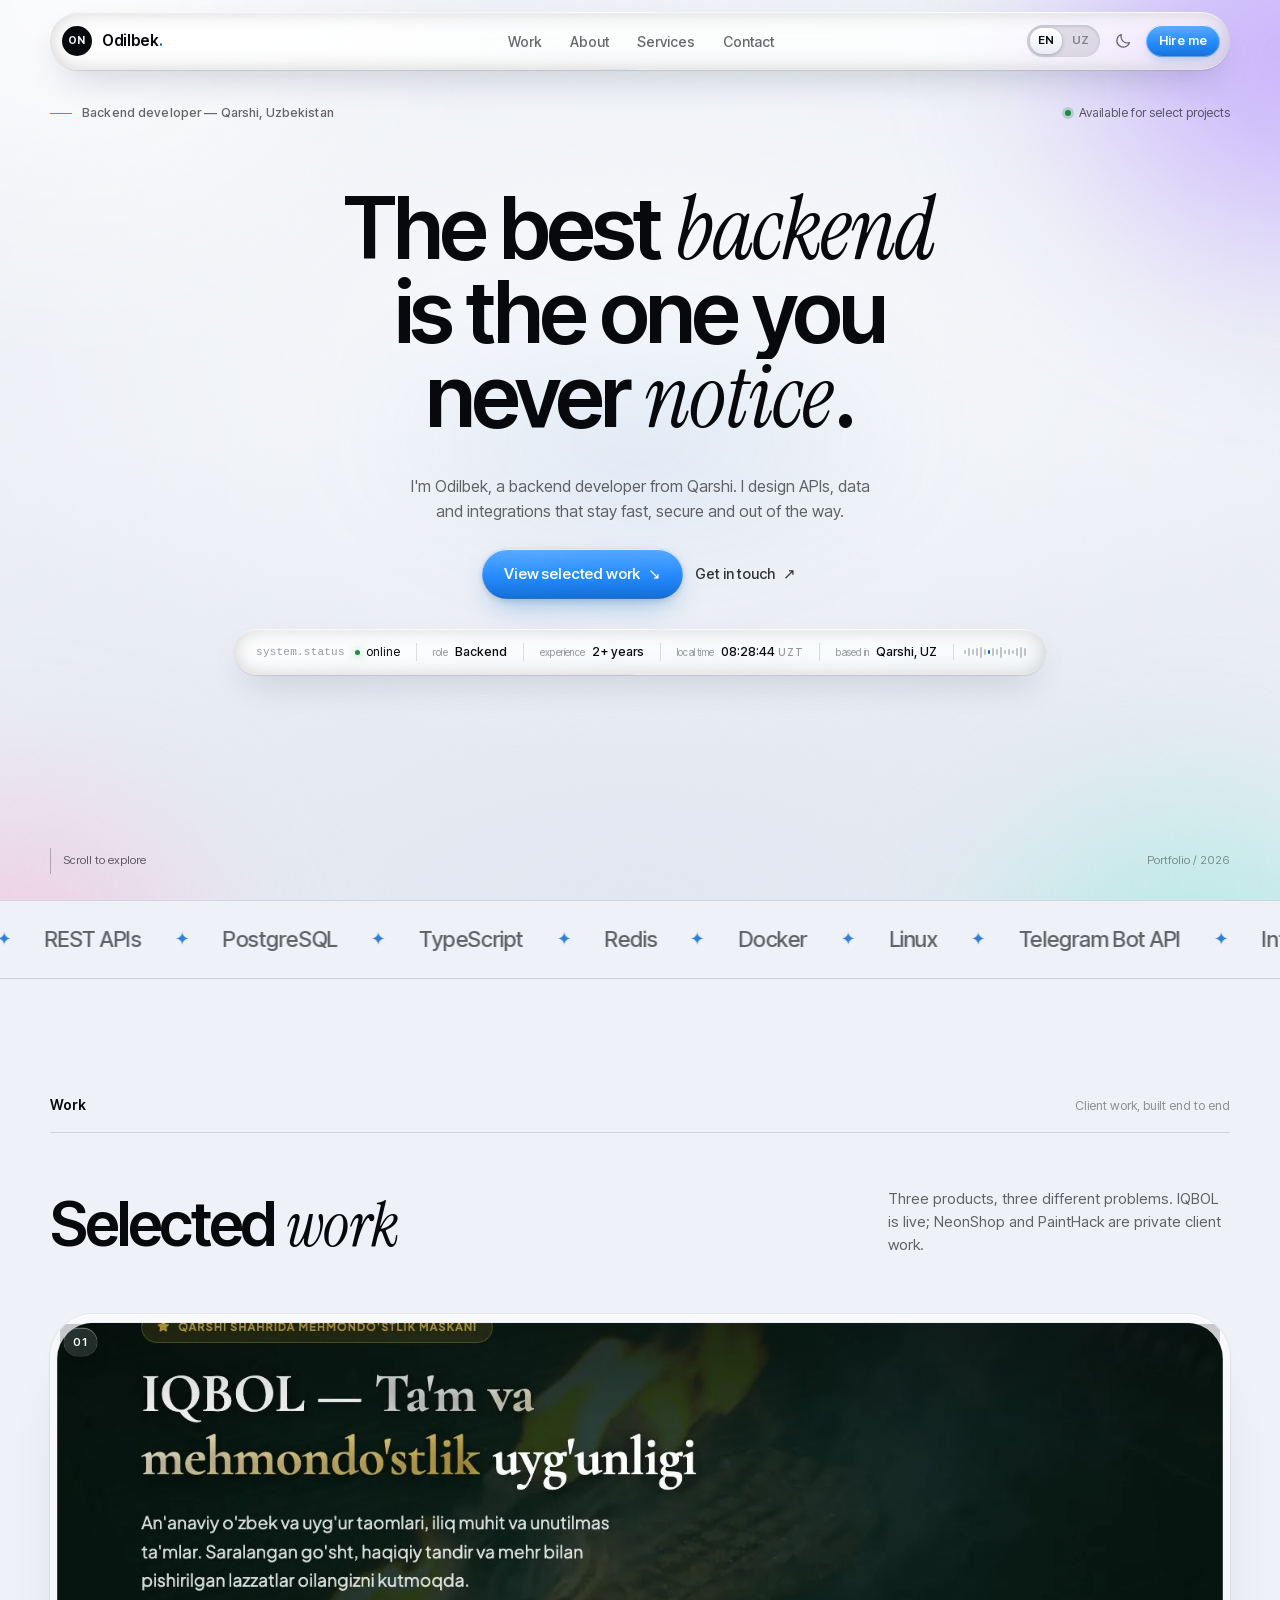
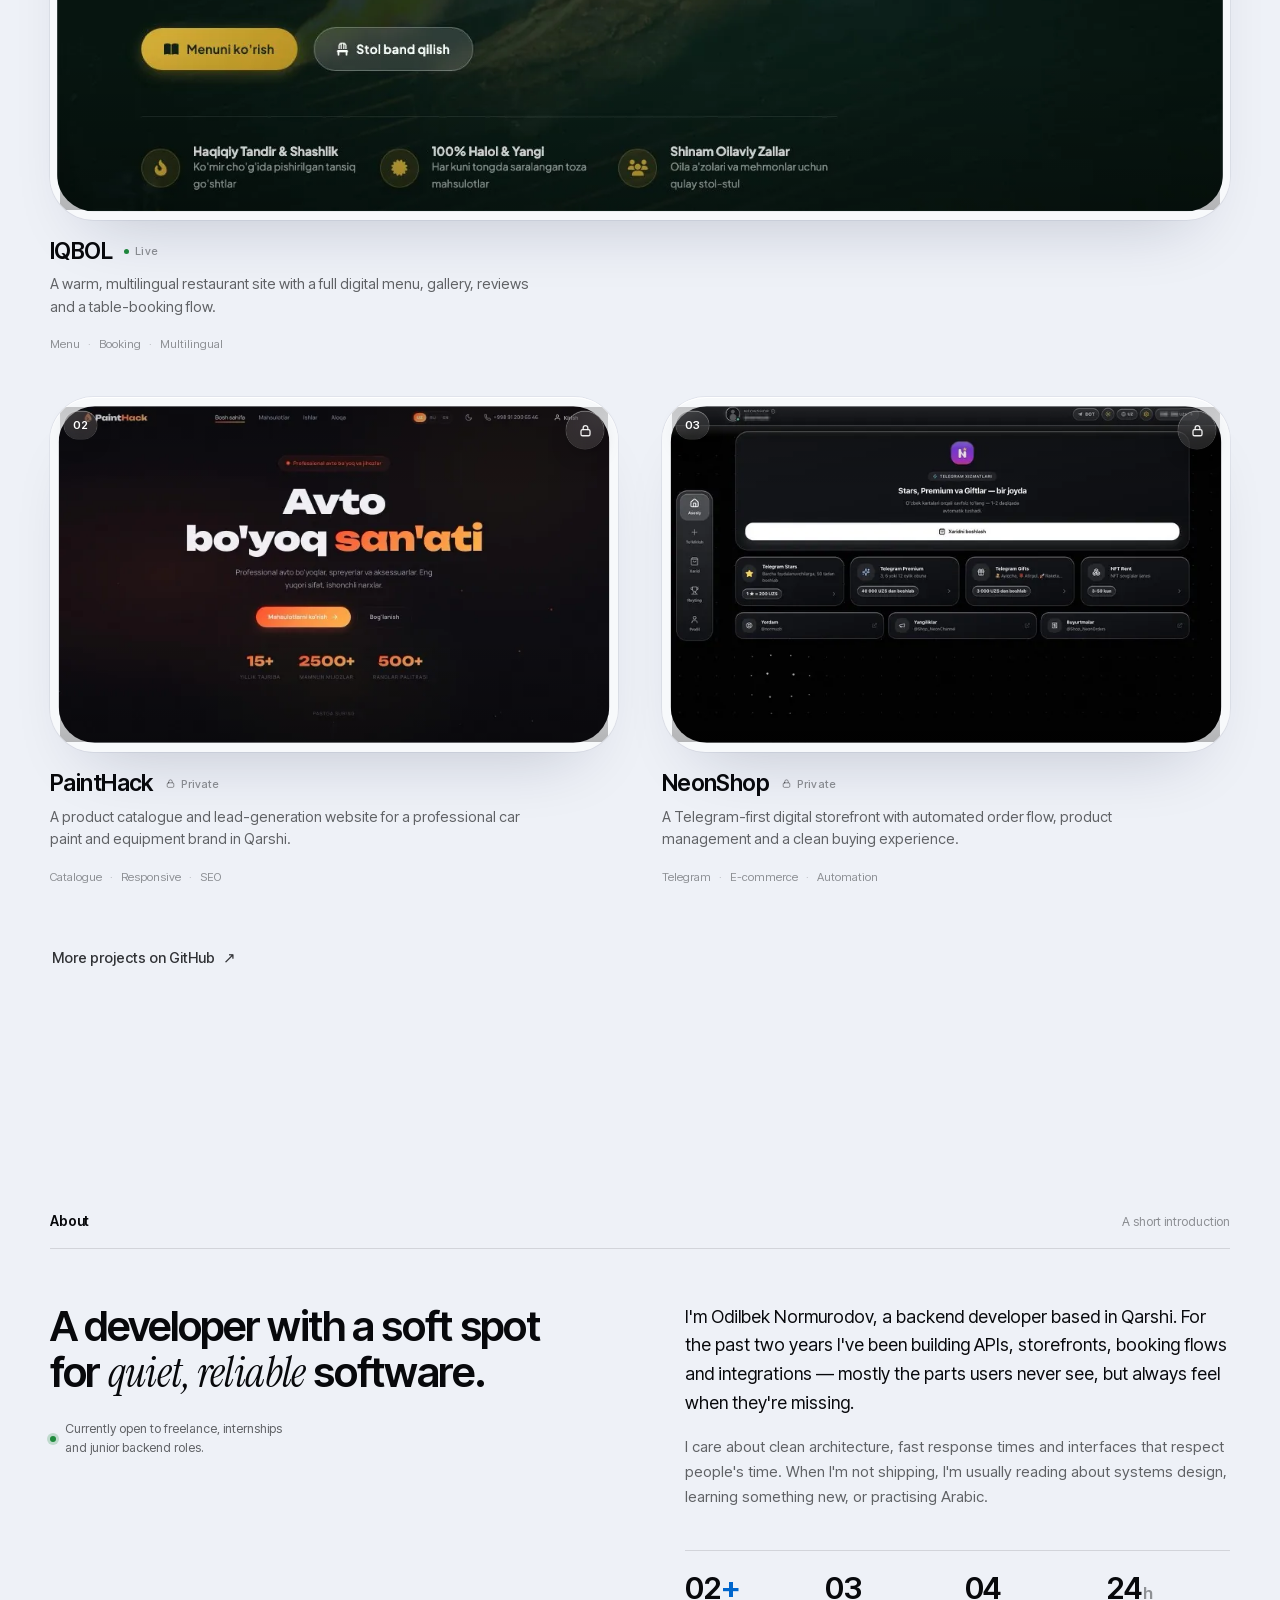
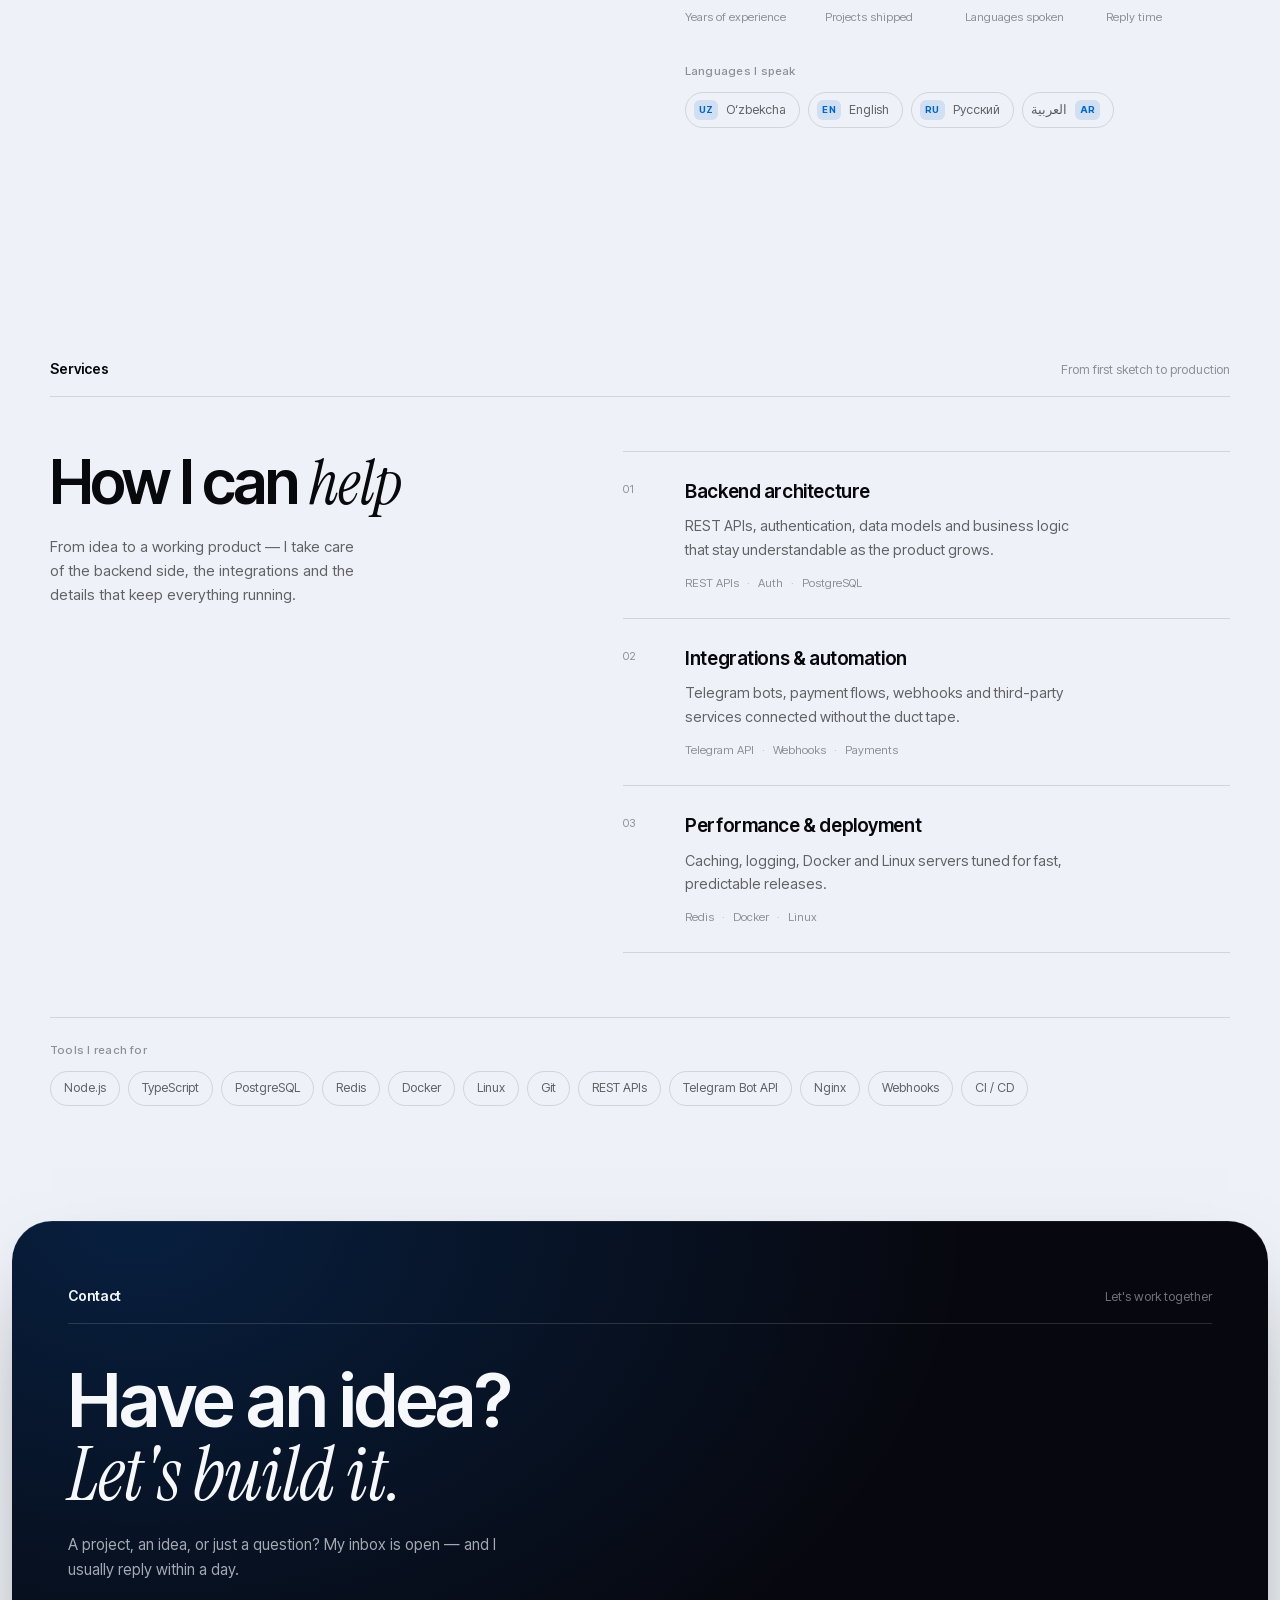
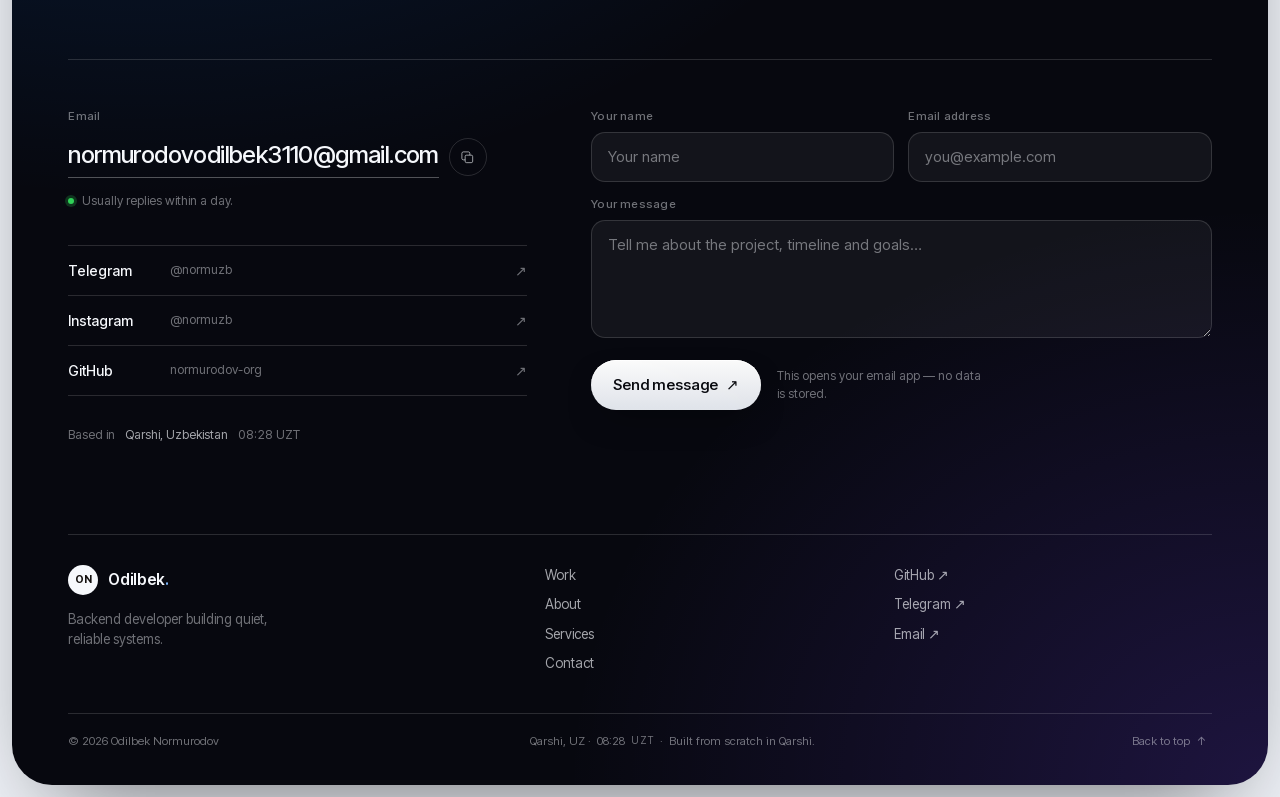
==== commit 8a864807: "feat: rebuild the portfolio in Apple's Liquid Glass language - floating glass nav, mobile tab bar wi" ====
--- a/index.html
+++ b/index.html
@@ -6,7 +6,7 @@
   <title>Odilbek Normurodov — Backend Developer</title>
   <meta name="description" content="Odilbek Normurodov is a backend developer from Qarshi, Uzbekistan, building fast, secure APIs, integrations and digital products.">
   <meta name="author" content="Odilbek Normurodov">
-  <meta name="theme-color" content="#f2efe7">
+  <meta name="theme-color" content="#f4f1ea">
   <script>
     (function () {
       var theme = 'light';
@@ -19,7 +19,7 @@
       }
       document.documentElement.dataset.theme = theme;
       var meta = document.querySelector('meta[name="theme-color"]');
-      if (meta) meta.setAttribute('content', theme === 'dark' ? '#121110' : '#f2efe7');
+      if (meta) meta.setAttribute('content', theme === 'dark' ? '#0b0a09' : '#f4f1ea');
       window.setTimeout(function () {
         if (window.__odilReady) return;
         document.documentElement.classList.remove('js');
@@ -97,6 +97,25 @@
 </head>
 <body>
 
+  <div class="wallpaper" aria-hidden="true">
+    <div class="wallpaper__layer wallpaper__layer--light">
+      <span class="orb orb--paper"></span>
+      <span class="orb orb--lilac"></span>
+      <span class="orb orb--mint"></span>
+      <span class="orb orb--rose"></span>
+    </div>
+    <div class="wallpaper__layer wallpaper__layer--dark">
+      <span class="orb orb--copper"></span>
+      <span class="orb orb--violet"></span>
+      <span class="orb orb--teal"></span>
+      <span class="orb orb--rose"></span>
+    </div>
+    <div class="wallpaper__grain"></div>
+    <div class="wallpaper__vignette"></div>
+  </div>
+
+  <div class="scroll-edge" aria-hidden="true"></div>
+
   <div class="loader" id="loader" aria-hidden="true">
     <div class="loader-inner">
       <div class="loader-top">
@@ -112,14 +131,12 @@
     </div>
   </div>
 
-  <div class="cursor" aria-hidden="true"></div>
-  <div class="cursor-ring" aria-hidden="true"><span class="cursor-label">View</span></div>
   <div class="progress" aria-hidden="true"><span></span></div>
 
   <a class="skip-link" href="#main" data-i18n="a11y.skip">Skip to content</a>
 
   <header class="site-header" id="site-header">
-    <div class="container nav-shell">
+    <div class="container nav-shell glass">
       <a class="brand" href="#top">
         <span class="brand-mark">ON</span>
         <span class="brand-text">Odilbek<span class="brand-dot">.</span></span>
@@ -141,30 +158,10 @@
           <svg class="icon-sun" viewBox="0 0 24 24" fill="none" stroke="currentColor" stroke-width="1.6" stroke-linecap="round" aria-hidden="true"><circle cx="12" cy="12" r="4.2"/><path d="M12 2.6v2.1M12 19.3v2.1M4.4 4.4l1.5 1.5M18.1 18.1l1.5 1.5M2.6 12h2.1M19.3 12h2.1M4.4 19.6l1.5-1.5M18.1 5.9l1.5-1.5"/></svg>
           <svg class="icon-moon" viewBox="0 0 24 24" fill="none" stroke="currentColor" stroke-width="1.6" stroke-linecap="round" stroke-linejoin="round" aria-hidden="true"><path d="M20.6 14.2A8.6 8.6 0 0 1 9.8 3.4 8.6 8.6 0 1 0 20.6 14.2Z"/></svg>
         </button>
-        <button class="menu-toggle" id="menu-toggle" type="button" aria-expanded="false" aria-controls="menu" aria-label="Open menu">
-          <span></span><span></span>
-        </button>
+        <a class="btn btn--dark btn--hire" href="#contact"><span data-i18n="cta.hire">Hire me</span></a>
       </div>
     </div>
   </header>
-
-  <div class="menu" id="menu" role="dialog" aria-hidden="true" aria-label="Menu" data-i18n-aria="menu.label" inert>
-    <nav class="menu-nav" aria-label="Mobile">
-      <a class="menu-link" href="#work" data-menu-link><span class="menu-index">01</span><span data-i18n="nav.work">Work</span></a>
-      <a class="menu-link" href="#about" data-menu-link><span class="menu-index">02</span><span data-i18n="nav.about">About</span></a>
-      <a class="menu-link" href="#services" data-menu-link><span class="menu-index">03</span><span data-i18n="nav.services">Services</span></a>
-      <a class="menu-link" href="#contact" data-menu-link><span class="menu-index">04</span><span data-i18n="nav.contact">Contact</span></a>
-    </nav>
-    <div class="menu-foot">
-      <a class="menu-email" href="mailto:normurodovodilbek3110@gmail.com">normurodovodilbek3110@gmail.com</a>
-      <div class="menu-socials">
-        <a href="https://github.com/normurodov-org" target="_blank" rel="noopener">GitHub ↗</a>
-        <a href="https://t.me/normuzb" target="_blank" rel="noopener">Telegram ↗</a>
-        <a href="https://instagram.com/normuzb" target="_blank" rel="noopener">Instagram ↗</a>
-      </div>
-      <p class="menu-loc">Qarshi, Uzbekistan · <span data-clock="short">--:--</span> UZT</p>
-    </div>
-  </div>
 
   <main id="main" tabindex="-1">
     <section class="hero" id="top">
@@ -198,7 +195,7 @@
             </div>
           </div>
 
-          <aside class="hero-card" data-intro aria-label="Quick facts" data-i18n-aria="hero.card.label">
+          <aside class="hero-card glass" data-intro aria-label="Quick facts" data-i18n-aria="hero.card.label">
             <div class="hero-card-top">
               <span>system.status</span>
               <span class="hero-card-live"><i aria-hidden="true"></i><span data-i18n="hero.card.live">online</span></span>
@@ -266,65 +263,68 @@
         </div>
 
         <div class="work-list">
-          <a class="project" href="https://www.neonshop.uz" target="_blank" rel="noopener" data-reveal
-             data-preview="assets/projects/neonshop.jpg" data-preview-name="NeonShop" data-preview-cat="E-commerce · Telegram" data-cursor="View">
+          <a class="project" href="https://iqbol-restaurant.uz" target="_blank" rel="noopener" data-reveal>
+            <div class="project-thumb" aria-hidden="true">
+              <picture>
+                <source type="image/webp" srcset="assets/projects/iqbol-720.webp 720w, assets/projects/iqbol-1440.webp 1440w" sizes="(max-width: 760px) 100vw, 1180px">
+                <img src="assets/projects/iqbol.jpg" width="1440" height="900" alt="" loading="lazy" decoding="async">
+              </picture>
+            </div>
             <span class="project-index">01</span>
             <div class="project-main">
               <div class="project-title-row">
-                <h3>NeonShop</h3>
+                <h3>IQBOL</h3>
                 <span class="project-live"><i aria-hidden="true"></i><span data-i18n="work.live">Live</span></span>
               </div>
-              <p class="project-desc" data-i18n="project1.desc">A Telegram-first digital storefront with automated order flow, product management and a clean buying experience.</p>
-              <div class="project-thumb" aria-hidden="true">
-                <picture>
-                  <source srcset="assets/projects/neonshop-720.webp" type="image/webp">
-                  <img src="assets/projects/neonshop-720.jpg" width="720" height="450" alt="" loading="lazy" decoding="async">
-                </picture>
-              </div>
-            </div>
-            <div class="project-tags"><span>Telegram</span><span>E-commerce</span><span>Automation</span></div>
+              <p class="project-desc" data-i18n="project3.desc">A warm, multilingual restaurant site with a full digital menu, gallery, reviews and a table-booking flow.</p>
+            </div>
+            <div class="project-tags"><span>Menu</span><span>Booking</span><span>Multilingual</span></div>
             <span class="project-arrow" aria-hidden="true">↗</span>
           </a>
 
-          <a class="project" href="https://painthack.uz" target="_blank" rel="noopener" data-reveal
-             data-preview="assets/projects/painthack.jpg" data-preview-name="PaintHack" data-preview-cat="Business · Catalogue" data-cursor="View">
+          <article class="project project--private" data-reveal>
+            <div class="project-thumb" aria-hidden="true">
+              <picture>
+                <source type="image/webp" srcset="assets/projects/painthack-720.webp 720w, assets/projects/painthack-1440.webp 1440w" sizes="(max-width: 760px) 100vw, 560px">
+                <img src="assets/projects/painthack.jpg" width="1440" height="900" alt="" loading="lazy" decoding="async">
+              </picture>
+            </div>
             <span class="project-index">02</span>
             <div class="project-main">
               <div class="project-title-row">
                 <h3>PaintHack</h3>
-                <span class="project-live"><i aria-hidden="true"></i><span data-i18n="work.live">Live</span></span>
+                <span class="project-private">
+                  <svg viewBox="0 0 16 16" fill="none" stroke="currentColor" stroke-width="1.4" stroke-linecap="round" aria-hidden="true"><rect x="3.2" y="7" width="9.6" height="6.6" rx="1.7"/><path d="M5.5 7V5.2a2.5 2.5 0 0 1 5 0V7"/></svg>
+                  <span data-i18n="work.private">Private</span>
+                </span>
               </div>
               <p class="project-desc" data-i18n="project2.desc">A product catalogue and lead-generation website for a professional car paint and equipment brand in Qarshi.</p>
-              <div class="project-thumb" aria-hidden="true">
-                <picture>
-                  <source srcset="assets/projects/painthack-720.webp" type="image/webp">
-                  <img src="assets/projects/painthack-720.jpg" width="720" height="450" alt="" loading="lazy" decoding="async">
-                </picture>
-              </div>
             </div>
             <div class="project-tags"><span>Catalogue</span><span>Responsive</span><span>SEO</span></div>
-            <span class="project-arrow" aria-hidden="true">↗</span>
-          </a>
-
-          <a class="project" href="https://iqbol-restaurant.uz" target="_blank" rel="noopener" data-reveal
-             data-preview="assets/projects/iqbol.jpg" data-preview-name="IQBOL" data-preview-cat="Hospitality · Booking" data-cursor="View">
+            <span class="project-arrow project-arrow--lock" aria-hidden="true"><svg viewBox="0 0 16 16" fill="none" stroke="currentColor" stroke-width="1.4" stroke-linecap="round" aria-hidden="true"><rect x="3.2" y="7" width="9.6" height="6.6" rx="1.7"/><path d="M5.5 7V5.2a2.5 2.5 0 0 1 5 0V7"/></svg></span>
+          </article>
+
+          <article class="project project--private" data-reveal>
+            <div class="project-thumb" aria-hidden="true">
+              <picture>
+                <source type="image/webp" srcset="assets/projects/neonshop-720.webp 720w, assets/projects/neonshop-1440.webp 1440w" sizes="(max-width: 760px) 100vw, 560px">
+                <img src="assets/projects/neonshop.jpg" width="1440" height="900" alt="" loading="lazy" decoding="async">
+              </picture>
+            </div>
             <span class="project-index">03</span>
             <div class="project-main">
               <div class="project-title-row">
-                <h3>IQBOL</h3>
-                <span class="project-live"><i aria-hidden="true"></i><span data-i18n="work.live">Live</span></span>
-              </div>
-              <p class="project-desc" data-i18n="project3.desc">A warm, multilingual restaurant site with a full digital menu, gallery, reviews and a table-booking flow.</p>
-              <div class="project-thumb" aria-hidden="true">
-                <picture>
-                  <source srcset="assets/projects/iqbol-720.webp" type="image/webp">
-                  <img src="assets/projects/iqbol-720.jpg" width="720" height="450" alt="" loading="lazy" decoding="async">
-                </picture>
-              </div>
-            </div>
-            <div class="project-tags"><span>Menu</span><span>Booking</span><span>Multilingual</span></div>
-            <span class="project-arrow" aria-hidden="true">↗</span>
-          </a>
+                <h3>NeonShop</h3>
+                <span class="project-private">
+                  <svg viewBox="0 0 16 16" fill="none" stroke="currentColor" stroke-width="1.4" stroke-linecap="round" aria-hidden="true"><rect x="3.2" y="7" width="9.6" height="6.6" rx="1.7"/><path d="M5.5 7V5.2a2.5 2.5 0 0 1 5 0V7"/></svg>
+                  <span data-i18n="work.private">Private</span>
+                </span>
+              </div>
+              <p class="project-desc" data-i18n="project1.desc">A Telegram-first digital storefront with automated order flow, product management and a clean buying experience.</p>
+            </div>
+            <div class="project-tags"><span>Telegram</span><span>E-commerce</span><span>Automation</span></div>
+            <span class="project-arrow project-arrow--lock" aria-hidden="true"><svg viewBox="0 0 16 16" fill="none" stroke="currentColor" stroke-width="1.4" stroke-linecap="round" aria-hidden="true"><rect x="3.2" y="7" width="9.6" height="6.6" rx="1.7"/><path d="M5.5 7V5.2a2.5 2.5 0 0 1 5 0V7"/></svg></span>
+          </article>
         </div>
 
         <div class="work-more" data-reveal>
@@ -561,15 +561,27 @@
     </section>
   </main>
 
+  <nav class="tabbar glass" id="tabbar" aria-label="Sections">
+    <span class="tabbar__pill" aria-hidden="true"></span>
+    <a href="#work" data-nav="work">
+      <svg viewBox="0 0 24 24" fill="none" stroke="currentColor" stroke-width="1.7" stroke-linecap="round" stroke-linejoin="round" aria-hidden="true"><rect x="3.5" y="3.5" width="7" height="7" rx="2"/><rect x="13.5" y="3.5" width="7" height="7" rx="2"/><rect x="3.5" y="13.5" width="7" height="7" rx="2"/><rect x="13.5" y="13.5" width="7" height="7" rx="2"/></svg>
+      <span data-i18n="nav.work">Work</span>
+    </a>
+    <a href="#about" data-nav="about">
+      <svg viewBox="0 0 24 24" fill="none" stroke="currentColor" stroke-width="1.7" stroke-linecap="round" stroke-linejoin="round" aria-hidden="true"><circle cx="12" cy="8" r="3.4"/><path d="M5 20c.6-3.6 3.4-5.4 7-5.4s6.4 1.8 7 5.4"/></svg>
+      <span data-i18n="nav.about">About</span>
+    </a>
+    <a href="#services" data-nav="services">
+      <svg viewBox="0 0 24 24" fill="none" stroke="currentColor" stroke-width="1.7" stroke-linecap="round" stroke-linejoin="round" aria-hidden="true"><path d="M12 3.2 13.7 8l4.8 1.7-4.8 1.7L12 16.2l-1.7-4.8L5.5 9.7 10.3 8 12 3.2Z"/><path d="M18.4 15.2 19.2 17.5l2.3.8-2.3.8-.8 2.3-.8-2.3-2.3-.8 2.3-.8.8-2.3Z"/></svg>
+      <span data-i18n="nav.services">Services</span>
+    </a>
+    <a href="#contact" data-nav="contact">
+      <svg viewBox="0 0 24 24" fill="none" stroke="currentColor" stroke-width="1.7" stroke-linecap="round" stroke-linejoin="round" aria-hidden="true"><rect x="3" y="5.5" width="18" height="13" rx="3.2"/><path d="m4.5 8 6.4 4.4a2 2 0 0 0 2.2 0L19.5 8"/></svg>
+      <span data-i18n="nav.contact">Contact</span>
+    </a>
+  </nav>
+
   <div class="toast" id="toast" role="status" aria-live="polite"></div>
-
-  <div class="work-preview" id="work-preview" aria-hidden="true">
-    <img src="assets/projects/neonshop-720.jpg" alt="" decoding="async">
-    <div class="work-preview-meta">
-      <span class="wp-name">NeonShop</span>
-      <span class="wp-cat">E-commerce · Telegram</span>
-    </div>
-  </div>
 
   <script src="vendor/lenis.min.js"></script>
   <script src="vendor/gsap.min.js"></script>
--- a/styles.css
+++ b/styles.css
@@ -1,6 +1,6 @@
 /* ------------------------------------------------------------------
-   Odilbek Normurodov — portfolio
-   Minimal, warm, built to move quietly.
+   Odilbek Normurodov — Liquid Glass
+   The material is the chrome. Content stays solid, legible, still.
 ------------------------------------------------------------------ */
 
 @font-face {
@@ -34,70 +34,100 @@
   font-display: swap;
 }
 
+/* ------------------------------------------------------------------
+   Tokens
+------------------------------------------------------------------ */
+
 :root {
-  --paper: #f2efe7;
-  --paper-soft: #eae6dc;
-  --ink: #141310;
-  --ink-soft: #2a2824;
-  --muted: #6c675d;
-  --line: rgba(20, 19, 16, 0.14);
-  --line-strong: rgba(20, 19, 16, 0.32);
-  --accent: #df4a22;
-  --accent-ink: #b23a15;
-  --green: #2f9e44;
-  --nav-bg: rgba(242, 239, 231, 0.74);
-  --nav-bg-scrolled: rgba(242, 239, 231, 0.9);
-  --nav-hi: rgba(255, 255, 255, 0.5);
-  --nav-hi-scrolled: rgba(255, 255, 255, 0.55);
-  --card-bg: rgba(255, 255, 255, 0.34);
-  --hover: rgba(20, 19, 16, 0.045);
-  --chip: rgba(20, 19, 16, 0.06);
-  --chip-invert: rgba(255, 255, 255, 0.16);
-  --stroke: rgba(20, 19, 16, 0.5);
-  --shadow-soft: 0 8px 30px rgba(20, 19, 16, 0.03);
-  --shadow-strong: 0 14px 40px rgba(20, 19, 16, 0.07);
-  --shadow-float: 0 30px 70px rgba(20, 19, 16, 0.24);
-  --contact-bg: #141310;
-  --grain-opacity: 0.035;
-  --grain-blend: multiply;
+  --sans: -apple-system, BlinkMacSystemFont, 'SF Pro Display', 'SF Pro Text',
+          'Inter Tight', 'Helvetica Neue', Helvetica, Arial, sans-serif;
+  --serif: 'Instrument Serif', 'New York', Georgia, serif;
+  --mono: ui-monospace, 'SF Mono', SFMono-Regular, Menlo, Consolas, monospace;
+
+  --container: 1180px;
+  --gut: clamp(20px, 4.6vw, 44px);
+
+  /* light: a bright room behind glass */
+  --bg: #eef1f7;
+  --ink: #08090c;
+  --ink-2: rgba(8, 9, 12, 0.62);
+  --ink-3: rgba(8, 9, 12, 0.42);
+  --line: rgba(8, 9, 12, 0.12);
+  --line-strong: rgba(8, 9, 12, 0.26);
+
+  --glass: rgba(255, 255, 255, 0.5);
+  --glass-2: rgba(255, 255, 255, 0.7);
+  --glass-blur: 26px;
+  --glass-sat: 200%;
+  --rim-top: rgba(255, 255, 255, 0.98);
+  --rim-bot: rgba(255, 255, 255, 0.42);
+  --ring: rgba(255, 255, 255, 0.62);
+  --shadow: rgba(12, 22, 60, 0.2);
+  --shadow-card: rgba(12, 22, 60, 0.24);
+  --solid: #f7f9fc;
+
+  --accent: #0066cc;
+  --accent-soft: rgba(0, 102, 204, 0.12);
+  --accent-2: #64a8ff;
+  --btn-bg: linear-gradient(180deg, #2b8cf0 0%, #0066cc 55%, #0057ad 100%);
+  --btn-ink: #ffffff;
+  --btn-shadow: rgba(0, 102, 204, 0.45);
+  --green: #1f8a3d;
+
+  --focus: #0066cc;
+  --on-media: #fff;
+
+  --r-xl: 34px;
+  --r-l: 26px;
+  --r-m: 18px;
+  --r-s: 12px;
+  --r-pill: 999px;
+
+  --nav-h: 58px;
+  --nav-top: 12px;
+
+  --ease: cubic-bezier(0.22, 1, 0.36, 1);
+  --spring: cubic-bezier(0.34, 1.42, 0.44, 1);
+  --t-fast: 0.2s;
+  --t: 0.45s;
+  --t-slow: 1s;
+
   color-scheme: light;
-  --sans: 'Inter Tight', 'Helvetica Neue', Helvetica, Arial, sans-serif;
-  --serif: 'Instrument Serif', 'Times New Roman', Times, serif;
-  --mono: ui-monospace, 'SF Mono', SFMono-Regular, Menlo, Consolas, monospace;
-  --gutter: clamp(20px, 4vw, 52px);
-  --container: 1280px;
-  --nav-h: 64px;
-  --ease: cubic-bezier(0.22, 1, 0.36, 1);
-}
-
-html[data-theme="dark"] {
-  --paper: #121110;
-  --paper-soft: #1b1a17;
-  --ink: #f3f0e8;
-  --ink-soft: #d6d0c4;
-  --muted: #9b958a;
-  --line: rgba(242, 239, 231, 0.13);
-  --line-strong: rgba(242, 239, 231, 0.32);
-  --accent: #ff6a3d;
-  --accent-ink: #ff8a63;
-  --green: #57c76d;
-  --nav-bg: rgba(18, 17, 16, 0.72);
-  --nav-bg-scrolled: rgba(18, 17, 16, 0.92);
-  --nav-hi: rgba(255, 255, 255, 0.06);
-  --nav-hi-scrolled: rgba(255, 255, 255, 0.08);
-  --card-bg: rgba(255, 255, 255, 0.045);
-  --hover: rgba(242, 239, 231, 0.07);
-  --chip: rgba(242, 239, 231, 0.09);
-  --chip-invert: rgba(20, 19, 16, 0.08);
-  --stroke: rgba(242, 239, 231, 0.45);
-  --shadow-soft: 0 8px 30px rgba(0, 0, 0, 0.35);
-  --shadow-strong: 0 14px 40px rgba(0, 0, 0, 0.45);
-  --shadow-float: 0 30px 70px rgba(0, 0, 0, 0.6);
-  --contact-bg: #171614;
-  --grain-opacity: 0.055;
-  --grain-blend: soft-light;
+}
+
+html[data-theme='dark'] {
+  --bg: #070818;
+  --ink: #f5f6fa;
+  --ink-2: rgba(245, 246, 250, 0.64);
+  --ink-3: rgba(245, 246, 250, 0.42);
+  --line: rgba(255, 255, 255, 0.13);
+  --line-strong: rgba(255, 255, 255, 0.28);
+
+  --glass: rgba(255, 255, 255, 0.1);
+  --glass-2: rgba(255, 255, 255, 0.17);
+  --rim-top: rgba(255, 255, 255, 0.72);
+  --rim-bot: rgba(255, 255, 255, 0.1);
+  --ring: rgba(255, 255, 255, 0.2);
+  --shadow: rgba(0, 0, 0, 0.6);
+  --shadow-card: rgba(0, 0, 0, 0.55);
+  --solid: #0c0e15;
+
+  --accent: #6cb2ff;
+  --accent-soft: rgba(108, 178, 255, 0.16);
+  --accent-2: #9ccbff;
+  --btn-bg: linear-gradient(180deg, #3d9bff 0%, #0a7cff 55%, #0060d1 100%);
+  --btn-ink: #ffffff;
+  --btn-shadow: rgba(10, 124, 255, 0.4);
+  --green: #30d158;
+
+  --focus: #6cb2ff;
+
   color-scheme: dark;
 }
+
+/* ------------------------------------------------------------------
+   Base
+------------------------------------------------------------------ */
 
 *,
 *::before,
@@ -105,287 +135,326 @@
 
 html {
   -webkit-text-size-adjust: 100%;
-  scroll-behavior: auto;
-  scroll-padding-top: 92px;
-  scrollbar-gutter: stable;
+  scroll-behavior: smooth;
+}
+@media (prefers-reduced-motion: reduce) {
+  html { scroll-behavior: auto; }
 }
 
 body {
   margin: 0;
-  background: var(--paper);
+  min-height: 100svh;
+  background: var(--bg);
   color: var(--ink);
   font-family: var(--sans);
-  font-size: 16px;
+  font-size: 17px;
   line-height: 1.5;
-  letter-spacing: -0.012em;
+  font-synthesis-weight: none;
   -webkit-font-smoothing: antialiased;
   -moz-osx-font-smoothing: grayscale;
   text-rendering: optimizeLegibility;
-  overflow-x: clip;
-}
-
-body::after {
-  content: '';
-  position: fixed;
-  inset: 0;
-  z-index: 1500;
-  pointer-events: none;
-  opacity: var(--grain-opacity);
-  mix-blend-mode: var(--grain-blend);
-  background-image: url("data:image/svg+xml,%3Csvg viewBox='0 0 180 180' xmlns='http://www.w3.org/2000/svg'%3E%3Cfilter id='n'%3E%3CfeTurbulence type='fractalNoise' baseFrequency='.82' numOctaves='3' stitchTiles='stitch'/%3E%3C/filter%3E%3Crect width='100%25' height='100%25' filter='url(%23n)'/%3E%3C/svg%3E");
-}
-
-img, svg { display: block; max-width: 100%; }
+  overflow-x: hidden;
+  transition: background-color 0.6s var(--ease), color 0.6s var(--ease);
+}
+
+h1, h2, h3, p, dl, dt, dd, figure, blockquote { margin: 0; }
 a { color: inherit; text-decoration: none; }
-button, input, textarea { font: inherit; color: inherit; }
-button { background: none; border: 0; padding: 0; cursor: pointer; }
-p, h1, h2, h3, dl, dd { margin: 0; }
-ul { list-style: none; margin: 0; padding: 0; }
-::selection { background: var(--accent-ink); color: var(--paper); }
+img { display: block; max-width: 100%; }
+button { font: inherit; color: inherit; background: none; border: 0; cursor: pointer; }
+input, textarea { font: inherit; color: inherit; }
+::selection { background: var(--accent); color: #fff; }
 
 :focus-visible {
-  outline: 2px solid var(--accent);
+  outline: 2px solid var(--focus);
   outline-offset: 3px;
-  border-radius: 3px;
-}
+  border-radius: 10px;
+}
+
+[inert] { pointer-events: none; }
 
 .container {
-  width: min(100% - (2 * var(--gutter)), var(--container));
+  width: min(var(--container), 100% - var(--gut) * 2);
   margin-inline: auto;
 }
 
 .skip-link {
   position: fixed;
   top: 10px;
-  left: 10px;
-  z-index: 2000;
-  padding: 10px 16px;
-  border-radius: 100px;
+  left: 50%;
+  z-index: 300;
+  padding: 10px 18px;
+  border-radius: var(--r-pill);
   background: var(--ink);
-  color: var(--paper);
-  font-size: 12px;
-  transform: translateY(-150%);
-  transition: transform 0.4s var(--ease);
-}
-.skip-link:focus { transform: translateY(0); }
-
-#main:focus { outline: none; }
-
-.tz { color: var(--muted); font-size: 0.85em; }
-
-/* Lenis ---------------------------------------------------------- */
-html.lenis, html.lenis body { height: auto; }
-.lenis.lenis-smooth { scroll-behavior: auto !important; }
-.lenis.lenis-smooth [data-lenis-prevent] { overscroll-behavior: contain; }
-.lenis.lenis-stopped { overflow: hidden; }
-.lenis.lenis-smooth iframe { pointer-events: none; }
-
-/* Loader --------------------------------------------------------- */
-.loader {
-  --ink: #141310;
-  --paper: #f2efe7;
-  position: fixed;
-  inset: 0;
-  z-index: 1400;
-  display: grid;
-  place-items: center;
-  background: var(--ink);
-  color: var(--paper);
-}
-.no-js .loader { display: none; }
-
-.loader-inner {
-  width: min(100% - (2 * var(--gutter)), 1040px);
-}
-.loader-top,
-.loader-bottom {
-  display: flex;
-  justify-content: space-between;
-  gap: 20px;
-  font-family: var(--mono);
-  font-size: 10px;
-  letter-spacing: 0.12em;
-  text-transform: uppercase;
-  color: rgba(242, 239, 231, 0.64);
-}
-.loader-name {
-  margin: clamp(40px, 9vh, 100px) 0 clamp(28px, 5vh, 48px);
-  overflow: hidden;
-  font-size: clamp(2.6rem, 8vw, 7rem);
-  line-height: 0.95;
-  letter-spacing: -0.055em;
-  font-weight: 400;
-}
-.loader-name span {
-  display: block;
-  transform: translateY(110%);
-}
-.loader-bar {
-  height: 2px;
-  background: rgba(242, 239, 231, 0.12);
-  overflow: hidden;
-}
-.loader-bar span {
-  display: block;
-  height: 100%;
-  background: var(--accent);
-  transform: scaleX(0);
-  transform-origin: left;
-}
-.loader-bottom { margin-top: 14px; }
-.loader-bottom > span:last-child { color: var(--paper); }
-
-/* Cursor + progress --------------------------------------------- */
-.cursor,
-.cursor-ring {
-  position: fixed;
-  top: 0;
-  left: 0;
-  z-index: 1600;
-  border-radius: 50%;
-  pointer-events: none;
-  opacity: 0;
-  mix-blend-mode: difference;
-}
-.cursor {
-  width: 6px;
-  height: 6px;
-  background: #fff;
-  transform: translate(-50%, -50%);
-}
-.cursor-ring {
-  display: grid;
-  place-items: center;
-  width: 34px;
-  height: 34px;
-  border: 1px solid rgba(255, 255, 255, 0.65);
-  transform: translate(-50%, -50%);
-  transition: width 0.45s var(--ease), height 0.45s var(--ease), background 0.45s var(--ease), border-color 0.45s var(--ease);
-}
-.cursor-ring.is-hover {
-  width: 54px;
-  height: 54px;
-  background: rgba(255, 255, 255, 0.1);
-}
-.cursor-ring.has-label {
-  width: 72px;
-  height: 72px;
-  background: rgba(255, 255, 255, 0.16);
-  border-color: rgba(255, 255, 255, 0.85);
-}
-.cursor-label {
-  font-family: var(--mono);
-  font-size: 8px;
-  letter-spacing: 0.12em;
-  text-transform: uppercase;
-  color: #fff;
-  opacity: 0;
-  transition: opacity 0.3s ease;
-}
-.cursor-ring.has-label .cursor-label { opacity: 1; }
-html.has-custom-cursor,
-html.has-custom-cursor a,
-html.has-custom-cursor button { cursor: none; }
-html.has-custom-cursor input,
-html.has-custom-cursor textarea { cursor: text; }
-
+  color: var(--bg);
+  font-size: 14px;
+  font-weight: 550;
+  transform: translate(-50%, -220%);
+  transition: transform var(--t) var(--ease);
+}
+.skip-link:focus-visible { transform: translate(-50%, 0); }
+
+/* Scroll progress: a hairline at the very edge of the display */
 .progress {
   position: fixed;
   inset: 0 0 auto;
-  z-index: 1300;
+  z-index: 90;
   height: 2px;
   pointer-events: none;
 }
 .progress span {
   display: block;
   height: 100%;
-  background: var(--accent);
+  background: linear-gradient(90deg, var(--accent), var(--accent-2));
+  transform-origin: 0 50%;
   transform: scaleX(0);
-  transform-origin: left;
-}
-
-/* Header --------------------------------------------------------- */
-.site-header {
+  opacity: 0.85;
+}
+
+/* ------------------------------------------------------------------
+   Wallpaper — a vivid room for the glass to bend
+------------------------------------------------------------------ */
+
+.wallpaper {
+  position: fixed;
+  inset: 0;
+  z-index: -1;
+  overflow: hidden;
+  background: var(--bg);
+  pointer-events: none;
+  transition: background-color 0.6s var(--ease);
+}
+
+.wallpaper__layer {
+  position: absolute;
+  inset: -14%;
+  opacity: 0;
+  transition: opacity 0.9s var(--ease);
+  filter: blur(56px) saturate(135%);
+  transform: translateZ(0);
+}
+html[data-theme='light'] .wallpaper__layer--light { opacity: 1; }
+html[data-theme='dark'] .wallpaper__layer--dark { opacity: 1; }
+
+.orb {
+  position: absolute;
+  display: block;
+  border-radius: 50%;
+  will-change: transform;
+  animation: orb-drift 38s var(--ease) infinite alternate;
+}
+
+.wallpaper__layer--light .orb--paper {
+  width: max(64vw, 520px); height: max(58vw, 460px);
+  left: -12vw; top: -20vw;
+  background: radial-gradient(closest-side, rgba(255, 255, 255, 0.95), rgba(255, 255, 255, 0));
+}
+.wallpaper__layer--light .orb--lilac {
+  width: max(48vw, 400px); height: max(48vw, 400px);
+  right: -10vw; top: -10vw;
+  background: radial-gradient(closest-side, rgba(186, 165, 255, 0.85), rgba(186, 165, 255, 0));
+  animation-delay: -9s;
+}
+.wallpaper__layer--light .orb--mint {
+  width: max(46vw, 380px); height: max(46vw, 380px);
+  right: -2vw; bottom: -22vw;
+  background: radial-gradient(closest-side, rgba(140, 232, 214, 0.7), rgba(140, 232, 214, 0));
+  animation-delay: -17s;
+}
+.wallpaper__layer--light .orb--rose {
+  width: max(42vw, 360px); height: max(42vw, 360px);
+  left: -6vw; bottom: -18vw;
+  background: radial-gradient(closest-side, rgba(255, 178, 205, 0.7), rgba(255, 178, 205, 0));
+  animation-delay: -23s;
+}
+
+.wallpaper__layer--dark .orb--copper {
+  width: max(58vw, 480px); height: max(58vw, 480px);
+  left: -8vw; top: -16vw;
+  background: radial-gradient(closest-side, rgba(84, 56, 255, 0.7), rgba(84, 56, 255, 0));
+}
+.wallpaper__layer--dark .orb--violet {
+  width: max(48vw, 420px); height: max(48vw, 420px);
+  right: -8vw; top: -10vw;
+  background: radial-gradient(closest-side, rgba(255, 50, 130, 0.55), rgba(255, 50, 130, 0));
+  animation-delay: -9s;
+}
+.wallpaper__layer--dark .orb--teal {
+  width: max(50vw, 430px); height: max(50vw, 430px);
+  right: 0; bottom: -24vw;
+  background: radial-gradient(closest-side, rgba(0, 170, 255, 0.4), rgba(0, 170, 255, 0));
+  animation-delay: -17s;
+}
+.wallpaper__layer--dark .orb--rose {
+  width: max(44vw, 380px); height: max(44vw, 380px);
+  left: -6vw; bottom: -20vw;
+  background: radial-gradient(closest-side, rgba(0, 220, 190, 0.3), rgba(0, 220, 190, 0));
+  animation-delay: -23s;
+}
+
+@keyframes orb-drift {
+  from { transform: translate3d(0, 0, 0) scale(1); }
+  to   { transform: translate3d(3vw, -2.4vw, 0) scale(1.08); }
+}
+
+/* keep the centre calm so type stays crisp */
+.wallpaper__vignette {
+  position: absolute;
+  inset: 0;
+  background:
+    radial-gradient(58% 46% at 50% 38%, rgba(6, 7, 22, 0.45), rgba(6, 7, 22, 0) 100%),
+    radial-gradient(130% 80% at 50% 100%, rgba(6, 7, 22, 0.5), transparent 70%);
+}
+html[data-theme='light'] .wallpaper__vignette {
+  background:
+    radial-gradient(58% 46% at 50% 38%, rgba(255, 255, 255, 0.6), rgba(255, 255, 255, 0) 100%),
+    radial-gradient(130% 80% at 50% 100%, rgba(214, 222, 236, 0.5), transparent 70%);
+}
+
+.wallpaper__grain {
+  position: absolute;
+  inset: 0;
+  opacity: 0.05;
+  mix-blend-mode: overlay;
+  background-image: url("data:image/svg+xml,%3Csvg xmlns='http://www.w3.org/2000/svg' width='180' height='180'%3E%3Cfilter id='n'%3E%3CfeTurbulence type='fractalNoise' baseFrequency='0.82' numOctaves='3' stitchTiles='stitch'/%3E%3C/filter%3E%3Crect width='180' height='180' filter='url(%23n)'/%3E%3C/svg%3E");
+}
+html[data-theme='light'] .wallpaper__grain { opacity: 0.035; mix-blend-mode: multiply; }
+
+/* ------------------------------------------------------------------
+   The material — wet, luminous, always floating above content
+------------------------------------------------------------------ */
+
+.glass {
+  position: relative;
+  isolation: isolate;
+  background-color: var(--glass);
+  background-image:
+    linear-gradient(115deg, rgba(255, 255, 255, 0.3) 0%, rgba(255, 255, 255, 0.08) 24%, rgba(255, 255, 255, 0) 46%),
+    linear-gradient(180deg, rgba(214, 232, 255, 0.24) 0%, rgba(255, 255, 255, 0.07) 42%, rgba(255, 255, 255, 0.04) 64%, rgba(255, 255, 255, 0.14) 100%);
+  -webkit-backdrop-filter: blur(var(--glass-blur)) saturate(var(--glass-sat)) brightness(1.06);
+  backdrop-filter: blur(var(--glass-blur)) saturate(var(--glass-sat)) brightness(1.06);
+  box-shadow:
+    inset 0 2px 1px -1px var(--rim-top),
+    inset 0 -1px 0 var(--rim-bot),
+    inset 0 0 0 0.5px var(--ring),
+    inset 0 0 20px rgba(0, 0, 0, 0.18),
+    0 1px 1px rgba(0, 0, 0, 0.1),
+    0 16px 36px -12px var(--shadow),
+    0 50px 100px -40px var(--shadow);
+}
+html[data-theme='light'] .glass {
+  background-color: rgba(255, 255, 255, 0.46);
+  background-image:
+    linear-gradient(115deg, rgba(255, 255, 255, 0.85) 0%, rgba(255, 255, 255, 0.3) 24%, rgba(255, 255, 255, 0) 48%),
+    linear-gradient(180deg, rgba(255, 255, 255, 0.66) 0%, rgba(255, 255, 255, 0.2) 44%, rgba(255, 255, 255, 0.1) 66%, rgba(255, 255, 255, 0.4) 100%);
+  --ring: rgba(12, 22, 50, 0.08);
+}
+
+/* rim light: turns toward the pointer, carries a faint dispersion */
+.glass::before {
+  content: '';
+  position: absolute;
+  inset: 0;
+  z-index: 3;
+  border-radius: inherit;
+  padding: 1px;
+  background: conic-gradient(
+    from var(--ang, 145deg),
+    rgba(255, 255, 255, 0) 0deg,
+    rgba(255, 255, 255, 0.98) 32deg,
+    rgba(160, 200, 255, 0.55) 62deg,
+    rgba(255, 150, 210, 0.32) 92deg,
+    rgba(255, 255, 255, 0) 150deg,
+    rgba(255, 255, 255, 0.2) 224deg,
+    rgba(180, 220, 255, 0.4) 258deg,
+    rgba(255, 255, 255, 0) 318deg
+  );
+  -webkit-mask: linear-gradient(#000 0 0) content-box, linear-gradient(#000 0 0);
+  -webkit-mask-composite: xor;
+  mask: linear-gradient(#000 0 0) content-box, linear-gradient(#000 0 0);
+  mask-composite: exclude;
+  opacity: calc(0.5 + var(--near, 0) * 0.45);
+  pointer-events: none;
+  transition: opacity 0.5s var(--ease);
+}
+
+/* specular: a light source that follows the pointer */
+.glass::after,
+.btn::after {
+  content: '';
+  position: absolute;
+  inset: 0;
+  z-index: 1;
+  border-radius: inherit;
+  background:
+    radial-gradient(180px circle at var(--mx, 22%) var(--my, 0%),
+      rgba(255, 255, 255, 0.5), rgba(255, 255, 255, 0.12) 34%, rgba(255, 255, 255, 0) 66%),
+    radial-gradient(120px circle at calc(100% - var(--mx, 22%)) 100%,
+      rgba(255, 255, 255, 0.16), rgba(255, 255, 255, 0) 70%);
+  opacity: calc(0.3 + var(--near, 0) * 0.6);
+  mix-blend-mode: screen;
+  pointer-events: none;
+  transition: opacity 0.5s var(--ease);
+}
+html[data-theme='light'] .glass::after,
+html[data-theme='light'] .btn::after { mix-blend-mode: soft-light; opacity: calc(0.22 + var(--near, 0) * 0.5); }
+
+.glass > * { position: relative; z-index: 2; }
+
+.scroll-edge {
   position: fixed;
   inset: 0 0 auto;
-  z-index: 1200;
-  padding: 14px 0;
-  transition: transform 0.7s var(--ease);
-}
-.site-header.is-hidden { transform: translateY(-115%); }
-.site-header.is-open { transform: none; }
-
-.nav-shell {
-  display: flex;
-  align-items: center;
-  gap: 20px;
-  padding: 9px 10px 9px 18px;
-  border: 1px solid var(--line);
-  border-radius: 100px;
-  background: var(--nav-bg);
-  -webkit-backdrop-filter: blur(18px) saturate(140%);
-  backdrop-filter: blur(18px) saturate(140%);
-  box-shadow: inset 0 1px 0 var(--nav-hi), var(--shadow-soft);
-  transition: background 0.5s ease, box-shadow 0.5s ease;
-}
-.site-header.is-scrolled .nav-shell {
-  background: var(--nav-bg-scrolled);
-  box-shadow: inset 0 1px 0 var(--nav-hi-scrolled), var(--shadow-strong);
-}
-
-.brand {
+  z-index: 50;
+  height: 96px;
+  pointer-events: none;
+  opacity: 0;
+  -webkit-backdrop-filter: blur(4px) saturate(140%);
+  backdrop-filter: blur(4px) saturate(140%);
+  -webkit-mask-image: linear-gradient(#000 0 22%, transparent 92%);
+  mask-image: linear-gradient(#000 0 22%, transparent 92%);
+  transition: opacity 0.5s var(--ease);
+}
+body.is-scrolled .scroll-edge { opacity: 1; }
+body:has(.site-header.is-hidden) .scroll-edge { opacity: 0; }
+
+/* ------------------------------------------------------------------
+   Typography helpers
+------------------------------------------------------------------ */
+
+.serif {
+  font-family: var(--sans);
+  font-style: normal;
+  font-weight: 600;
+  letter-spacing: inherit;
+}
+
+.hero-title em,
+.display em,
+.about-title em,
+.contact-heading em,
+.footer-tagline em {
+  font-family: var(--serif);
+  font-style: italic;
+  font-weight: 400;
+  letter-spacing: -0.014em;
+  color: inherit;
+}
+
+.eyebrow {
   display: inline-flex;
   align-items: center;
   gap: 10px;
-  flex-shrink: 0;
-  font-size: 14.5px;
+  font-size: 12.5px;
   font-weight: 500;
-  letter-spacing: -0.03em;
-}
-.brand-mark {
-  display: grid;
-  place-items: center;
-  width: 32px;
-  height: 32px;
-  border-radius: 50%;
-  background: var(--ink);
-  color: var(--paper);
-  font-family: var(--mono);
-  font-size: 9px;
-  letter-spacing: 0.04em;
-  transition: transform 0.6s var(--ease), background 0.4s ease;
-}
-.brand:hover .brand-mark { transform: rotate(-10deg); background: var(--accent-ink); }
-.brand-dot { color: var(--accent); }
-
-.nav-links {
-  display: flex;
-  gap: 2px;
-  margin-inline: auto;
-}
-.nav-link {
-  position: relative;
-  padding: 9px 14px;
-  border-radius: 100px;
-  font-size: 13.5px;
-  color: var(--muted);
-  transition: color 0.35s ease, background 0.35s ease;
-}
-.nav-link:hover { color: var(--ink); background: var(--hover); }
-.nav-link.is-active { color: var(--ink); }
-.nav-link.is-active::after {
-  content: '';
-  position: absolute;
-  left: 50%;
-  bottom: 4px;
-  width: 3px;
-  height: 3px;
-  border-radius: 50%;
+  letter-spacing: 0.01em;
+  color: var(--ink-2);
+}
+.eyebrow-line {
+  width: 22px;
+  height: 1px;
   background: var(--accent);
-  transform: translateX(-50%);
-}
-
-.nav-right { display: flex; align-items: center; gap: 10px; }
+  opacity: 0.7;
+}
+
 .status-dot {
   position: relative;
   display: inline-block;
@@ -393,382 +462,677 @@
   height: 6px;
   border-radius: 50%;
   background: var(--green);
-  flex-shrink: 0;
-}
-.status-dot::after {
+  box-shadow: 0 0 0 3px color-mix(in srgb, var(--green) 22%, transparent);
+  flex: none;
+}
+
+.mini-label {
+  font-size: 11.5px;
+  font-weight: 500;
+  letter-spacing: 0.02em;
+  color: var(--ink-3);
+  margin-bottom: 12px;
+}
+
+.tz { font-size: 10px; letter-spacing: 0.08em; color: var(--ink-3); }
+
+/* ------------------------------------------------------------------
+   Buttons
+------------------------------------------------------------------ */
+
+.btn {
+  position: relative;
+  display: inline-flex;
+  align-items: center;
+  justify-content: center;
+  gap: 8px;
+  height: 50px;
+  padding: 0 22px;
+  border-radius: var(--r-pill);
+  font-size: 15px;
+  font-weight: 550;
+  letter-spacing: -0.01em;
+  white-space: nowrap;
+  overflow: hidden;
+  transition:
+    transform 0.5s var(--spring),
+    box-shadow 0.45s var(--ease),
+    background-color 0.45s var(--ease),
+    color 0.45s var(--ease);
+  will-change: transform;
+}
+.btn > * { position: relative; z-index: 2; }
+.btn::before {
   content: '';
   position: absolute;
-  inset: -3px;
-  border-radius: 50%;
-  border: 1px solid rgba(47, 158, 68, 0.35);
-  animation: pulseDot 2.6s ease-out infinite;
-}
-@keyframes pulseDot {
-  0% { transform: scale(0.7); opacity: 0.8; }
-  70%, 100% { transform: scale(1.8); opacity: 0; }
-}
-
-.lang-switch {
-  display: flex;
-  align-items: center;
-  padding: 3px;
-  border: 1px solid var(--line);
-  border-radius: 100px;
-}
-.lang-btn {
-  padding: 5px 8px;
-  border-radius: 100px;
-  font-family: var(--mono);
-  font-size: 10px;
-  letter-spacing: 0.08em;
-  color: var(--muted);
-  transition: color 0.3s ease, background 0.4s ease;
-}
-.lang-btn:hover { color: var(--ink); }
-.lang-btn.is-active { background: var(--ink); color: var(--paper); }
-
-/* Theme toggle -------------------------------------------------- */
-.theme-toggle {
-  position: relative;
+  inset: 0;
+  z-index: 3;
+  border-radius: inherit;
+  padding: 1px;
+  background: linear-gradient(180deg, rgba(255, 255, 255, 0.55), rgba(255, 255, 255, 0.04) 55%);
+  -webkit-mask: linear-gradient(#000 0 0) content-box, linear-gradient(#000 0 0);
+  -webkit-mask-composite: xor;
+  mask: linear-gradient(#000 0 0) content-box, linear-gradient(#000 0 0);
+  mask-composite: exclude;
+  pointer-events: none;
+}
+
+.btn--dark {
+  color: var(--btn-ink);
+  background: linear-gradient(180deg, rgba(74, 162, 255, 0.92) 0%, rgba(10, 124, 255, 0.88) 52%, rgba(0, 96, 209, 0.92) 100%);
+  -webkit-backdrop-filter: blur(18px) saturate(190%);
+  backdrop-filter: blur(18px) saturate(190%);
+  box-shadow:
+    inset 0 1px 0 rgba(255, 255, 255, 0.55),
+    inset 0 -1px 0 rgba(0, 0, 0, 0.16),
+    inset 0 0 0 0.5px rgba(255, 255, 255, 0.22),
+    0 12px 30px -10px var(--btn-shadow),
+    0 2px 6px rgba(0, 0, 0, 0.14);
+}
+.btn--dark:hover {
+  box-shadow:
+    inset 0 1px 0 rgba(255, 255, 255, 0.55),
+    inset 0 -1px 0 rgba(0, 0, 0, 0.12),
+    0 20px 44px -14px var(--btn-shadow),
+    0 2px 6px rgba(0, 0, 0, 0.1);
+}
+.btn--light {
+  color: #0a0b10;
+  background: linear-gradient(180deg, rgba(255, 255, 255, 0.98) 0%, rgba(236, 240, 247, 0.94) 100%);
+  -webkit-backdrop-filter: blur(16px) saturate(160%);
+  backdrop-filter: blur(16px) saturate(160%);
+  box-shadow:
+    inset 0 1px 0 rgba(255, 255, 255, 0.9),
+    0 14px 34px -14px rgba(0, 0, 0, 0.5);
+}
+.btn.is-pressed { transform: scale(0.96); }
+.glass.is-pressed { transform: scale(0.985); }
+
+.glass .glow,
+.btn .glow,
+.tabbar a .glow {
+  position: absolute;
+  inset: 0;
+  z-index: 4;
+  border-radius: inherit;
+  pointer-events: none;
+  opacity: 0;
+  background: radial-gradient(140px circle at var(--px, 50%) var(--py, 50%),
+    rgba(255, 255, 255, 0.55), rgba(255, 255, 255, 0.08) 40%, rgba(255, 255, 255, 0) 70%);
+  mix-blend-mode: screen;
+  transition: opacity 0.45s var(--ease);
+}
+.glass.is-pressed .glow,
+.btn.is-pressed .glow { opacity: 1; transition-duration: 0.08s; }
+
+.btn-arrow {
+  display: inline-block;
+  font-size: 15px;
+  transition: transform 0.5s var(--spring);
+}
+.btn:hover .btn-arrow { transform: translate(2px, 2px); }
+.btn--light:hover .btn-arrow { transform: translate(2px, -2px); }
+
+.link-arrow {
+  display: inline-flex;
+  align-items: center;
+  gap: 8px;
+  white-space: nowrap;
+  padding: 10px 2px;
+  font-size: 14.5px;
+  font-weight: 500;
+  color: var(--ink);
+  opacity: 0.82;
+  border-bottom: 1px solid transparent;
+  transition: color var(--t-fast) var(--ease), border-color var(--t-fast) var(--ease);
+}
+.link-arrow:hover { opacity: 1; border-color: var(--ink-3); }
+.link-arrow span[aria-hidden] { transition: transform 0.45s var(--spring); }
+.link-arrow:hover span[aria-hidden] { transform: translate(2px, -2px); }
+
+/* ------------------------------------------------------------------
+   Header — a floating capsule of glass
+------------------------------------------------------------------ */
+
+.site-header {
+  position: fixed;
+  top: var(--nav-top);
+  left: 0;
+  right: 0;
+  z-index: 80;
+  padding-inline: 14px;
+  translate: 0 0;
+  transition: translate 0.55s var(--ease), opacity 0.4s var(--ease);
+}
+.site-header.is-hidden { translate: 0 -140%; }
+
+.nav-shell {
+  display: grid;
+  grid-template-columns: 1fr auto 1fr;
+  align-items: center;
+  gap: 12px;
+  width: min(var(--container), 100%);
+  height: var(--nav-h);
+  margin-inline: auto;
+  padding: 0 10px 0 12px;
+  border-radius: var(--r-pill);
+  transition:
+    height 0.55s var(--ease),
+    background-color 0.55s var(--ease),
+    box-shadow 0.55s var(--ease);
+}
+.site-header.is-scrolled .nav-shell {
+  height: 52px;
+  background-color: var(--glass-2);
+}
+
+html[data-theme='light'] .site-header.is-on-dark .nav-shell {
+  color: #f7f3ec;
+  --ink: #f7f3ec;
+  --ink-2: rgba(247, 243, 236, 0.66);
+  --ink-3: rgba(247, 243, 236, 0.44);
+  --glass: rgba(255, 255, 255, 0.11);
+  --glass-2: rgba(255, 255, 255, 0.17);
+  --rim-top: rgba(255, 255, 255, 0.5);
+  --rim-bot: rgba(255, 255, 255, 0.08);
+  --ring: rgba(255, 255, 255, 0.16);
+  --shadow: rgba(0, 0, 0, 0.5);
+  background-color: rgba(7, 8, 15, 0.62);
+  background-image:
+    linear-gradient(180deg, rgba(255, 255, 255, 0.18) 0%, rgba(255, 255, 255, 0.03) 44%, rgba(255, 255, 255, 0.08) 100%);
+}
+html[data-theme='light'] .site-header.is-on-dark .brand-mark {
+  background: #f7f3ec;
+  color: #17130f;
+}
+
+.brand {
+  display: inline-flex;
+  align-items: center;
+  gap: 10px;
+  justify-self: start;
+  border-radius: var(--r-pill);
+}
+.brand-mark {
   display: grid;
   place-items: center;
-  width: 36px;
-  height: 36px;
-  flex-shrink: 0;
-  border: 1px solid var(--line);
+  width: 30px;
+  height: 30px;
   border-radius: 50%;
+  background: var(--ink);
+  color: var(--bg);
+  font-size: 10.5px;
+  font-weight: 700;
+  letter-spacing: 0.02em;
+  transition: background-color 0.5s var(--ease), color 0.5s var(--ease);
+}
+.brand-text {
+  font-size: 15.5px;
+  font-weight: 600;
+  letter-spacing: -0.022em;
+}
+.brand-dot { color: var(--accent); }
+
+.nav-links {
+  display: flex;
+  align-items: center;
+  gap: 2px;
+  justify-self: center;
+}
+.nav-link {
+  padding: 8px 13px;
+  border-radius: var(--r-pill);
+  font-size: 14px;
+  font-weight: 500;
+  color: var(--ink-2);
+  transition: color var(--t-fast) var(--ease), background-color var(--t-fast) var(--ease);
+}
+.nav-link:hover { color: var(--ink); background: var(--glass-2); }
+.nav-link.is-active {
   color: var(--ink);
-  transition: background 0.35s ease, border-color 0.35s ease;
-}
-.theme-toggle:hover { background: var(--hover); border-color: var(--line-strong); }
+  background: var(--glass-2);
+  box-shadow: inset 0 0.5px 0 rgba(255, 255, 255, 0.24);
+}
+
+.nav-right {
+  display: flex;
+  align-items: center;
+  gap: 6px;
+  justify-self: end;
+}
+
+.lang-switch {
+  display: flex;
+  align-items: center;
+  gap: 2px;
+  padding: 3px;
+  border-radius: var(--r-pill);
+  background: color-mix(in srgb, var(--ink) 10%, transparent);
+  box-shadow:
+    inset 0 0.5px 0 rgba(255, 255, 255, 0.2),
+    inset 0 1px 3px rgba(0, 0, 0, 0.18);
+}
+.lang-btn {
+  min-width: 32px;
+  height: 26px;
+  padding: 0 8px;
+  border-radius: var(--r-pill);
+  font-size: 11.5px;
+  font-weight: 600;
+  letter-spacing: 0.02em;
+  color: var(--ink-3);
+  transition: color var(--t-fast) var(--ease), background-color var(--t-fast) var(--ease);
+}
+.lang-btn:hover { color: var(--ink); }
+.lang-btn.is-active {
+  color: #08090c;
+  background: linear-gradient(180deg, #ffffff, #e9edf5);
+  box-shadow:
+    0 1px 4px rgba(0, 0, 0, 0.28),
+    inset 0 1px 0 rgba(255, 255, 255, 0.9);
+}
+
+.btn--hire {
+  height: 32px;
+  padding: 0 13px;
+  border-radius: var(--r-pill);
+  font-size: 12.5px;
+  font-weight: 600;
+  letter-spacing: -0.005em;
+  box-shadow:
+    inset 0 1px 0 rgba(255, 255, 255, 0.5),
+    inset 0 0 0 1px rgba(255, 255, 255, 0.22),
+    0 5px 14px -6px var(--btn-shadow);
+}
+.btn--hire::before {
+  padding: 1px;
+  background: linear-gradient(180deg, rgba(255, 255, 255, 0.7), rgba(255, 255, 255, 0.12) 60%);
+}
+
+.theme-toggle {
+  display: grid;
+  place-items: center;
+  width: 34px;
+  height: 34px;
+  border-radius: 50%;
+  color: var(--ink-2);
+  transition: color var(--t-fast) var(--ease), background-color var(--t-fast) var(--ease), transform 0.6s var(--spring);
+}
+.theme-toggle:hover { color: var(--ink); background: var(--glass-2); }
+.theme-toggle:active { transform: scale(0.92); }
 .theme-toggle svg {
   grid-area: 1 / 1;
-  width: 15px;
-  height: 15px;
-  transition: opacity 0.35s ease, transform 0.6s var(--ease);
-}
-.theme-toggle .icon-sun { opacity: 0; transform: rotate(-45deg) scale(0.6); }
-.theme-toggle .icon-moon { opacity: 1; transform: none; }
-html[data-theme="dark"] .theme-toggle .icon-sun { opacity: 1; transform: none; }
-html[data-theme="dark"] .theme-toggle .icon-moon { opacity: 0; transform: rotate(45deg) scale(0.6); }
-
-::view-transition-old(root),
-::view-transition-new(root) { animation-duration: 0.42s; animation-timing-function: ease; }
+  width: 18px;
+  height: 18px;
+  transition: opacity 0.45s var(--ease), transform 0.6s var(--spring);
+}
+.icon-sun { opacity: 0; transform: rotate(-70deg) scale(0.6); }
+html[data-theme='dark'] .icon-sun { opacity: 1; transform: none; }
+html[data-theme='dark'] .icon-moon { opacity: 0; transform: rotate(70deg) scale(0.6); }
 
 .menu-toggle {
+  position: relative;
   display: none;
-  position: relative;
-  width: 40px;
-  height: 40px;
-  border: 1px solid var(--line);
+  width: 38px;
+  height: 38px;
   border-radius: 50%;
-  flex-shrink: 0;
+  background: color-mix(in srgb, var(--ink) 6%, transparent);
 }
 .menu-toggle span {
   position: absolute;
-  left: 12px;
-  right: 12px;
-  height: 1px;
-  background: var(--ink);
-  transition: transform 0.45s var(--ease), top 0.45s var(--ease);
-}
-.menu-toggle span:first-child { top: 17px; }
-.menu-toggle span:last-child { top: 22px; }
-.menu-open .menu-toggle span:first-child { top: 19.5px; transform: rotate(45deg); }
-.menu-open .menu-toggle span:last-child { top: 19.5px; transform: rotate(-45deg); }
-
-/* Mobile menu --------------------------------------------------- */
+  left: 50%;
+  top: 50%;
+  display: block;
+  width: 15px;
+  height: 1.5px;
+  border-radius: 2px;
+  background: currentColor;
+  transform: translate(-50%, -50%) translateY(-3.5px);
+  transition: transform 0.45s var(--spring);
+}
+.menu-toggle span:last-child { transform: translate(-50%, -50%) translateY(3.5px); }
+.site-header.is-open .menu-toggle span:first-child { transform: translate(-50%, -50%) rotate(45deg); }
+.site-header.is-open .menu-toggle span:last-child { transform: translate(-50%, -50%) rotate(-45deg); }
+
+/* ------------------------------------------------------------------
+   Mobile menu — a sheet of glass over the page
+------------------------------------------------------------------ */
+
 .menu {
   position: fixed;
   inset: 0;
-  z-index: 1100;
-  display: none;
+  z-index: 70;
+  display: flex;
   flex-direction: column;
   justify-content: space-between;
-  gap: 40px;
-  padding: calc(var(--nav-h) + 74px) var(--gutter) 36px;
-  background: var(--paper);
+  padding: 110px var(--gut) 40px;
+  background-color: color-mix(in srgb, var(--bg) 42%, transparent);
+  -webkit-backdrop-filter: blur(26px) saturate(165%);
+  backdrop-filter: blur(26px) saturate(165%);
+  opacity: 0;
   visibility: hidden;
-  opacity: 0;
-  overflow-y: auto;
-  transition: opacity 0.5s var(--ease), visibility 0.5s;
-}
-.menu.is-open { visibility: visible; opacity: 1; }
+  transition: opacity 0.45s var(--ease), visibility 0.45s;
+}
+.menu.is-open { opacity: 1; visibility: visible; }
+
 .menu-nav { display: flex; flex-direction: column; }
 .menu-link {
   display: flex;
   align-items: baseline;
+  gap: 18px;
+  padding: 16px 0;
+  border-bottom: 1px solid var(--line);
+  font-size: clamp(30px, 8vw, 44px);
+  font-weight: 600;
+  letter-spacing: -0.035em;
+  line-height: 1;
+  transition: color var(--t-fast) var(--ease);
+}
+.menu-link:hover { color: var(--accent); }
+.menu-index {
+  font-size: 11px;
+  font-weight: 500;
+  letter-spacing: 0.06em;
+  color: var(--ink-3);
+}
+
+.menu-foot { display: flex; flex-direction: column; gap: 14px; }
+.menu-email {
+  font-size: 15px;
+  font-weight: 500;
+  color: var(--ink);
+  word-break: break-all;
+}
+.menu-socials { display: flex; gap: 18px; font-size: 13.5px; color: var(--ink-2); }
+.menu-socials a { transition: color var(--t-fast) var(--ease); }
+.menu-socials a:hover { color: var(--ink); }
+.menu-loc { font-size: 12px; color: var(--ink-3); }
+
+body.menu-open { overflow: hidden; }
+
+/* ------------------------------------------------------------------
+   Loader
+------------------------------------------------------------------ */
+
+.loader {
+  position: fixed;
+  inset: 0;
+  z-index: 200;
+  display: grid;
+  place-items: center;
+  padding: var(--gut);
+  background-color: color-mix(in srgb, var(--bg) 90%, transparent);
+  -webkit-backdrop-filter: blur(24px) saturate(140%);
+  backdrop-filter: blur(24px) saturate(140%);
+}
+.no-js .loader { display: none; }
+.loader-inner { width: min(var(--container), 100%); }
+
+.loader-top,
+.loader-bottom {
+  display: flex;
+  justify-content: space-between;
   gap: 16px;
-  padding: 12px 0;
-  border-bottom: 1px solid var(--line);
-  font-size: clamp(2.4rem, 10vw, 4rem);
-  line-height: 1.08;
-  letter-spacing: -0.05em;
+  font-size: 12px;
+  color: var(--ink-3);
+}
+.loader-name {
+  margin: clamp(40px, 10vh, 120px) 0 clamp(24px, 6vh, 56px);
+  overflow: hidden;
+  font-size: clamp(40px, 7vw, 96px);
   font-weight: 500;
-}
-.menu-index {
-  font-family: var(--mono);
-  font-size: 10px;
-  letter-spacing: 0.08em;
-  color: var(--accent-ink);
-}
-.menu-foot { display: flex; flex-direction: column; gap: 18px; }
-.menu-email { font-size: 14px; text-decoration: underline; text-underline-offset: 4px; color: var(--ink); }
-.menu-socials { display: flex; flex-wrap: wrap; gap: 16px; font-size: 13px; color: var(--muted); }
-.menu-socials a:hover { color: var(--ink); }
-.menu-loc {
-  font-family: var(--mono);
-  font-size: 10px;
-  letter-spacing: 0.08em;
-  text-transform: uppercase;
-  color: var(--muted);
-}
-
-/* Hero ----------------------------------------------------------- */
+  letter-spacing: -0.04em;
+  line-height: 0.95;
+}
+.loader-name span {
+  display: block;
+  font-family: var(--sans);
+  font-weight: 600;
+  letter-spacing: -0.04em;
+}
+.loader-bar {
+  height: 1px;
+  background: var(--line);
+  overflow: hidden;
+}
+.loader-bar span {
+  display: block;
+  height: 100%;
+  background: var(--ink);
+  transform: scaleX(0);
+  transform-origin: 0 50%;
+}
+.loader-bottom { margin-top: 14px; }
+
+/* ------------------------------------------------------------------
+   Hero
+------------------------------------------------------------------ */
+
 .hero {
   position: relative;
   display: flex;
-  align-items: center;
+  flex-direction: column;
   min-height: 100svh;
-  padding: calc(var(--nav-h) + clamp(36px, 5vh, 60px)) 0 16px;
-}
+  padding: calc(var(--nav-top) + var(--nav-h) + 34px) 0 26px;
+  isolation: isolate;
+}
+.hero::before {
+  content: '';
+  position: absolute;
+  left: 50%;
+  top: 26%;
+  width: min(860px, 88vw);
+  height: min(420px, 46vh);
+  transform: translateX(-50%);
+  background: radial-gradient(50% 50% at 50% 50%, color-mix(in srgb, var(--accent) 10%, transparent), transparent 70%);
+  filter: blur(50px);
+  z-index: -1;
+  pointer-events: none;
+}
+
 .hero-inner {
   display: flex;
+  flex: 1;
   flex-direction: column;
-  min-height: calc(100svh - var(--nav-h) - clamp(76px, 12vh, 116px));
-}
+}
+
 .hero-top {
   display: flex;
+  align-items: center;
   justify-content: space-between;
-  align-items: center;
-  gap: 24px;
-}
-.eyebrow,
+  gap: 16px;
+}
 .hero-avail {
   display: inline-flex;
   align-items: center;
-  gap: 10px;
-  font-family: var(--mono);
-  font-size: 10px;
-  letter-spacing: 0.11em;
-  text-transform: uppercase;
-  color: var(--muted);
-}
-.eyebrow-line {
-  display: inline-block;
-  width: 28px;
-  height: 1px;
-  background: var(--accent);
-}
-.hero-avail { text-align: right; }
+  gap: 8px;
+  font-size: 12.5px;
+  color: var(--ink-2);
+}
 
 .hero-title {
-  margin: clamp(26px, 4.4vh, 48px) 0 clamp(28px, 4vh, 44px);
-  font-size: clamp(3.1rem, 8.5vw, 8.2rem);
-  font-weight: 500;
-  line-height: 0.92;
-  letter-spacing: -0.058em;
+  margin-top: clamp(40px, 7vh, 76px);
+  font-size: clamp(40px, 6.7vw, 92px);
+  font-weight: 600;
+  line-height: 0.98;
+  letter-spacing: -0.035em;
+  text-align: center;
+  text-wrap: balance;
 }
 .hero-title .line {
   display: block;
   overflow: hidden;
-  padding-block: 0.07em;
-  margin-block: -0.07em;
+  padding-bottom: 0.06em;
+  margin-bottom: -0.06em;
 }
 .hero-title .line-inner { display: block; }
 .hero-title em {
-  font-family: var(--serif);
-  font-weight: 400;
-  font-style: italic;
-  letter-spacing: -0.025em;
+  font-size: 1.04em;
+  line-height: 0.9;
+  color: var(--ink);
+  padding-right: 0.02em;
 }
 
 .hero-bottom {
-  display: grid;
-  grid-template-columns: minmax(0, 1fr) 320px;
-  align-items: end;
-  gap: clamp(32px, 6vw, 96px);
-  margin-top: auto;
-}
-.hero-lead { max-width: 540px; }
+  display: flex;
+  flex-direction: column;
+  align-items: center;
+  margin-top: clamp(26px, 4vh, 40px);
+  text-align: center;
+}
+.hero-lead { max-width: 46ch; }
 .hero-lead > p {
-  max-width: 46ch;
-  font-size: clamp(0.98rem, 1.2vw, 1.1rem);
-  line-height: 1.58;
-  color: var(--muted);
+  font-size: clamp(16px, 1.25vw, 18px);
+  line-height: 1.55;
+  color: var(--ink-2);
+  text-wrap: pretty;
 }
 .hero-actions {
   display: flex;
   flex-wrap: wrap;
   align-items: center;
-  gap: 22px;
+  justify-content: center;
+  gap: 10px;
+  margin-top: 26px;
+}
+
+/* status strip — chrome, so it may be glass */
+.hero-card {
+  display: inline-flex;
+  align-items: center;
+  gap: 0;
+  height: 46px;
   margin-top: 30px;
-}
-
-.btn {
-  position: relative;
+  padding: 0 6px;
+  border-radius: var(--r-pill);
+  font-size: 12.5px;
+  color: var(--ink-2);
+}
+.hero-card-top {
   display: inline-flex;
   align-items: center;
-  gap: 12px;
-  padding: 14px 22px;
-  border-radius: 100px;
-  font-size: 13.5px;
-  font-weight: 500;
-  letter-spacing: -0.015em;
-  overflow: hidden;
-  transition: background 0.45s var(--ease), color 0.45s var(--ease);
-}
-.btn--dark { background: var(--ink); color: var(--paper); }
-.btn--dark:hover { background: var(--accent-ink); }
-.btn-arrow {
-  font-size: 15px;
-  transition: transform 0.5s var(--ease);
-}
-.btn:hover .btn-arrow { transform: translate(3px, -3px); }
-
-.link-arrow {
-  position: relative;
+  gap: 10px;
+  height: 100%;
+  padding: 0 16px;
+  font-family: var(--mono);
+  font-size: 11px;
+  letter-spacing: 0.02em;
+  color: var(--ink-3);
+}
+.hero-card-live {
   display: inline-flex;
   align-items: center;
-  gap: 8px;
-  padding-bottom: 2px;
-  font-size: 13.5px;
+  gap: 6px;
   color: var(--ink);
-}
-.link-arrow::after {
-  content: '';
-  position: absolute;
-  left: 0;
-  right: 0;
-  bottom: 0;
-  height: 1px;
-  background: currentColor;
-  transform-origin: right;
-  transition: transform 0.55s var(--ease);
-}
-.link-arrow:hover::after {
-  transform: scaleX(0);
-  transform-origin: left;
-}
-
-.hero-card {
-  justify-self: end;
-  width: 100%;
-  max-width: 340px;
-  padding: 18px;
-  border: 1px solid var(--line);
-  border-radius: 18px;
-  background: var(--card-bg);
-  -webkit-backdrop-filter: blur(10px);
-  backdrop-filter: blur(10px);
-}
-.hero-card-top {
-  display: flex;
-  justify-content: space-between;
-  gap: 12px;
-  padding-bottom: 13px;
-  border-bottom: 1px solid var(--line);
-  font-family: var(--mono);
-  font-size: 9.5px;
-  letter-spacing: 0.1em;
-  text-transform: uppercase;
-  color: var(--muted);
-}
-.hero-card-live { display: inline-flex; align-items: center; gap: 7px; color: var(--ink); }
+  font-family: var(--sans);
+  font-size: 12px;
+}
 .hero-card-live i {
   width: 5px;
   height: 5px;
   border-radius: 50%;
   background: var(--green);
-  box-shadow: 0 0 0 3px rgba(47, 158, 68, 0.12);
-}
-.hero-card-list { display: grid; margin: 5px 0 16px; }
+  box-shadow: 0 0 8px color-mix(in srgb, var(--green) 70%, transparent);
+}
+.hero-card-list {
+  display: flex;
+  align-items: center;
+  height: 100%;
+}
 .hero-card-list > div {
   display: flex;
+  align-items: baseline;
+  gap: 7px;
+  height: 18px;
+  padding: 0 16px;
+  border-left: 1px solid var(--line);
+}
+.hero-card-list dt {
+  font-size: 10px;
+  letter-spacing: 0.02em;
+  color: var(--ink-3);
+}
+.hero-card-list dd {
+  font-size: 12.5px;
+  font-weight: 500;
+  color: var(--ink);
+  font-variant-numeric: tabular-nums;
+}
+.signal {
+  display: flex;
+  align-items: center;
+  gap: 2px;
+  height: 16px;
+  padding: 0 14px 0 10px;
+  border-left: 1px solid var(--line);
+}
+.signal span {
+  display: block;
+  width: 2px;
+  height: 4px;
+  border-radius: 2px;
+  background: var(--ink-3);
+  opacity: 0.55;
+  animation: signal 2.2s ease-in-out infinite alternate;
+}
+.signal span:nth-child(2n) { animation-duration: 2.8s; height: 8px; }
+.signal span:nth-child(3n) { animation-duration: 1.7s; height: 6px; }
+.signal span:nth-child(5n) { animation-duration: 3.2s; height: 11px; }
+.signal span:nth-child(7) { background: var(--accent); opacity: 1; animation-duration: 1.2s; }
+@keyframes signal {
+  from { transform: scaleY(0.55); }
+  to   { transform: scaleY(1.15); }
+}
+
+.hero-foot {
+  display: flex;
+  align-items: center;
   justify-content: space-between;
   gap: 16px;
-  padding: 9px 0;
-  border-bottom: 1px solid var(--line);
-}
-.hero-card-list > div:last-child { border-bottom: 0; }
-.hero-card-list dt {
-  font-family: var(--mono);
-  font-size: 9px;
-  letter-spacing: 0.09em;
-  text-transform: uppercase;
-  color: var(--muted);
-}
-.hero-card-list dd {
-  font-size: 12.5px;
-  font-variant-numeric: tabular-nums;
-  text-align: right;
-}
-.signal {
-  display: flex;
-  align-items: flex-end;
-  gap: 3px;
-  height: 24px;
-  padding-top: 8px;
-  border-top: 1px solid var(--line);
-}
-.signal span {
-  flex: 1;
-  height: 100%;
-  background: var(--ink);
-  opacity: 0.16;
-  border-radius: 1px;
-  transform-origin: bottom;
-  animation: signal 2.2s ease-in-out infinite alternate;
-}
-.signal span:nth-child(2n) { animation-duration: 2.8s; }
-.signal span:nth-child(3n) { animation-duration: 1.7s; }
-.signal span:nth-child(5n) { animation-duration: 3.2s; }
-.signal span:nth-child(7) { background: var(--accent); opacity: 1; animation-duration: 1.2s; }
-@keyframes signal {
-  0% { transform: scaleY(0.18); }
-  100% { transform: scaleY(0.9); }
-}
-
-.hero-foot {
-  display: flex;
-  justify-content: space-between;
-  align-items: center;
-  gap: 20px;
-  margin-top: clamp(22px, 3.5vh, 38px);
-  padding-top: 18px;
-  border-top: 1px solid var(--line);
-  font-family: var(--mono);
-  font-size: 9.5px;
-  letter-spacing: 0.1em;
-  text-transform: uppercase;
-  color: var(--muted);
-}
-.scroll-cue { display: inline-flex; align-items: center; gap: 10px; }
+  margin-top: auto;
+  padding-top: 34px;
+  font-size: 11.5px;
+  color: var(--ink-3);
+}
+.scroll-cue {
+  display: inline-flex;
+  align-items: center;
+  gap: 12px;
+  color: var(--ink-2);
+  transition: color var(--t-fast) var(--ease);
+}
+.scroll-cue:hover { color: var(--ink); }
 .scroll-line {
   position: relative;
-  width: 42px;
-  height: 1px;
+  display: block;
+  width: 1px;
+  height: 26px;
+  background: var(--line-strong);
   overflow: hidden;
-  background: var(--line-strong);
 }
 .scroll-line::after {
   content: '';
   position: absolute;
   inset: 0;
-  background: var(--accent);
-  animation: scrollLine 2.4s var(--ease) infinite;
-}
-@keyframes scrollLine {
-  0% { transform: translateX(-100%); }
-  55%, 100% { transform: translateX(100%); }
-}
-
-/* Marquee -------------------------------------------------------- */
+  background: var(--ink);
+  transform: translateY(-100%);
+  animation: scroll-line 2.6s var(--ease) infinite;
+}
+@keyframes scroll-line {
+  0% { transform: translateY(-100%); }
+  55% { transform: translateY(0); }
+  100% { transform: translateY(100%); }
+}
+.hero-year { font-variant-numeric: tabular-nums; }
+
+/* ------------------------------------------------------------------
+   Marquee
+------------------------------------------------------------------ */
+
 .marquee-band {
-  padding: clamp(18px, 2.6vw, 30px) 0;
+  overflow: hidden;
+  padding: 22px 0;
   border-block: 1px solid var(--line);
-  overflow: hidden;
-  white-space: nowrap;
 }
 .marquee-track {
   display: flex;
@@ -778,867 +1142,921 @@
 .marquee-group {
   display: flex;
   align-items: center;
-  gap: clamp(20px, 3vw, 44px);
-  padding-right: clamp(20px, 3vw, 44px);
+  flex: none;
 }
 .marquee-item {
-  font-size: clamp(2.1rem, 4.8vw, 4.6rem);
+  font-size: clamp(16px, 1.8vw, 22px);
   font-weight: 500;
-  line-height: 1;
-  letter-spacing: -0.05em;
-  color: transparent;
-  -webkit-text-stroke: 1px var(--stroke);
-}
-.marquee-item:nth-child(4n + 4) {
-  color: var(--ink);
-  -webkit-text-stroke: 0;
+  letter-spacing: -0.02em;
+  color: var(--ink-2);
+  white-space: nowrap;
 }
 .marquee-star {
-  font-size: clamp(0.8rem, 1.3vw, 1.2rem);
+  margin: 0 clamp(18px, 2.6vw, 34px);
+  font-family: var(--serif);
+  font-size: clamp(14px, 1.5vw, 18px);
   color: var(--accent);
-}
-
-/* Shared section bits ------------------------------------------- */
-.section {
+  opacity: 0.8;
+}
+
+/* ------------------------------------------------------------------
+   Sections
+------------------------------------------------------------------ */
+
+.section { padding-block: clamp(76px, 9vw, 128px); }
+
+.section-head {
+  display: grid;
+  grid-template-columns: 1fr auto;
+  align-items: baseline;
+  gap: 16px;
+  padding-bottom: 16px;
+  margin-bottom: clamp(34px, 4.2vw, 56px);
+  border-bottom: 1px solid var(--line);
+}
+.section-index { display: none; }
+.section-label {
+  font-size: 14px;
+  font-weight: 600;
+  letter-spacing: -0.01em;
+}
+.section-note {
+  font-size: 12.5px;
+  color: var(--ink-3);
+}
+
+.display {
+  font-size: clamp(34px, 4.8vw, 68px);
+  font-weight: 600;
+  line-height: 1.02;
+  letter-spacing: -0.032em;
+  text-wrap: balance;
+}
+.display em { font-size: 1.02em; }
+
+/* ------------------------------------------------------------------
+   Work
+------------------------------------------------------------------ */
+
+.work-intro {
+  display: flex;
+  align-items: flex-end;
+  justify-content: space-between;
+  gap: 40px;
+  margin-bottom: clamp(36px, 4.5vw, 58px);
+}
+.work-intro p {
+  max-width: 38ch;
+  font-size: 15px;
+  line-height: 1.55;
+  color: var(--ink-2);
+}
+
+.work-list {
+  display: grid;
+  grid-template-columns: repeat(2, minmax(0, 1fr));
+  gap: clamp(26px, 3.4vw, 46px);
+}
+
+.project {
   position: relative;
-  padding: clamp(80px, 10vw, 146px) 0;
-  scroll-margin-top: 96px;
-}
-.section-head {
-  display: flex;
-  align-items: center;
-  gap: 13px;
-  padding-bottom: 18px;
-  margin-bottom: clamp(38px, 5.5vw, 70px);
-  border-bottom: 1px solid var(--line);
-  font-family: var(--mono);
-  font-size: 10px;
-  letter-spacing: 0.12em;
-  text-transform: uppercase;
-  color: var(--muted);
-}
-.section-index { color: var(--accent-ink); }
-.section-note {
-  max-width: 340px;
-  margin-left: auto;
-  font-family: var(--sans);
-  font-size: 12.5px;
-  line-height: 1.5;
-  letter-spacing: 0;
-  text-transform: none;
-  text-align: right;
-}
-.display {
-  font-size: clamp(2.5rem, 5.3vw, 5rem);
+  display: flex;
+  flex-direction: column;
+  gap: 18px;
+  border-radius: var(--r-xl);
+}
+.project:first-child { grid-column: 1 / -1; }
+
+.project-thumb {
+  position: relative;
+  order: -1;
+  overflow: hidden;
+  border-radius: calc(var(--r-xl) + 10px);
+  aspect-ratio: 16 / 10;
+  padding: 10px;
+  background: rgba(255, 255, 255, 0.05);
+  box-shadow:
+    inset 0 1px 0 rgba(255, 255, 255, 0.14),
+    0 0 0 1px rgba(255, 255, 255, 0.07),
+    0 40px 80px -40px var(--shadow-card);
+}
+html[data-theme='light'] .project-thumb {
+  background: rgba(255, 255, 255, 0.55);
+  box-shadow:
+    inset 0 1px 0 rgba(255, 255, 255, 0.9),
+    0 0 0 1px rgba(12, 22, 50, 0.06),
+    0 36px 70px -40px var(--shadow-card);
+}
+.project:first-child .project-thumb { aspect-ratio: 21 / 9; }
+
+.project-thumb img {
+  width: 100%;
+  height: 100%;
+  border-radius: calc(var(--r-xl) + 2px);
+  object-fit: cover;
+  transform: scale(1.005);
+  transition: transform 1.1s var(--ease);
+}
+.project:not(.project--private):hover .project-thumb img { transform: scale(1.04); }
+
+.project-thumb::after {
+  content: '';
+  position: absolute;
+  inset: 10px;
+  background:
+    linear-gradient(180deg, rgba(0, 0, 0, 0.2) 0%, transparent 26%, transparent 68%, rgba(0, 0, 0, 0.28) 100%);
+  pointer-events: none;
+}
+
+.project-index {
+  position: absolute;
+  top: 14px;
+  left: 14px;
+  z-index: 2;
+  display: grid;
+  place-items: center;
+  min-width: 30px;
+  height: 28px;
+  padding: 0 9px;
+  border-radius: var(--r-pill);
+  background: rgba(255, 255, 255, 0.12);
+  -webkit-backdrop-filter: blur(14px) saturate(150%);
+  backdrop-filter: blur(14px) saturate(150%);
+  box-shadow:
+    inset 0 0.5px 0 rgba(255, 255, 255, 0.55),
+    0 0 0 0.5px rgba(255, 255, 255, 0.2),
+    0 8px 20px -8px rgba(0, 0, 0, 0.5);
+  font-size: 11px;
+  font-weight: 600;
+  font-variant-numeric: tabular-nums;
+  color: #fff;
+  text-shadow: 0 1px 8px rgba(0, 0, 0, 0.35);
+}
+
+.project-arrow {
+  position: absolute;
+  top: 14px;
+  right: 14px;
+  z-index: 2;
+  display: grid;
+  place-items: center;
+  width: 38px;
+  height: 38px;
+  border-radius: 50%;
+  background: rgba(255, 255, 255, 0.12);
+  -webkit-backdrop-filter: blur(14px) saturate(150%);
+  backdrop-filter: blur(14px) saturate(150%);
+  box-shadow:
+    inset 0 0.5px 0 rgba(255, 255, 255, 0.55),
+    0 0 0 0.5px rgba(255, 255, 255, 0.2),
+    0 8px 20px -8px rgba(0, 0, 0, 0.5);
+  color: #fff;
+  font-size: 15px;
+  opacity: 0;
+  transform: translateY(-6px) scale(0.9);
+  transition: opacity 0.4s var(--ease), transform 0.55s var(--spring);
+}
+.project:hover .project-arrow,
+.project:focus-visible .project-arrow { opacity: 1; transform: none; }
+
+/* private work: visible, but not enterable */
+.project--private { cursor: default; }
+.project--private .project-arrow {
+  opacity: 1;
+  transform: none;
+  color: rgba(255, 255, 255, 0.92);
+}
+.project-arrow--lock svg { width: 15px; height: 15px; }
+.project-private {
+  display: inline-flex;
+  align-items: center;
+  gap: 5px;
+  font-size: 11px;
   font-weight: 500;
-  line-height: 0.98;
-  letter-spacing: -0.055em;
-}
-.display em {
-  font-family: var(--serif);
-  font-style: italic;
-  font-weight: 400;
-  letter-spacing: -0.03em;
-}
-.mini-label {
-  margin-bottom: 14px;
-  font-family: var(--mono);
-  font-size: 9.5px;
-  letter-spacing: 0.12em;
-  text-transform: uppercase;
-  color: var(--muted);
-}
-
-/* About ---------------------------------------------------------- */
+  letter-spacing: 0.01em;
+  color: var(--ink-3);
+}
+.project-private svg { width: 11px; height: 11px; }
+
+.project-main { display: flex; flex-direction: column; gap: 8px; }
+.project-title-row {
+  display: flex;
+  align-items: center;
+  gap: 12px;
+}
+.project-title-row h3 {
+  font-size: clamp(19px, 1.8vw, 23px);
+  font-weight: 600;
+  letter-spacing: -0.025em;
+  line-height: 1.2;
+}
+.project-live {
+  display: inline-flex;
+  align-items: center;
+  gap: 6px;
+  font-size: 11px;
+  font-weight: 500;
+  letter-spacing: 0.02em;
+  color: var(--ink-3);
+}
+.project-live i {
+  width: 5px;
+  height: 5px;
+  border-radius: 50%;
+  background: var(--green);
+}
+.project-desc {
+  max-width: 56ch;
+  font-size: 14.5px;
+  line-height: 1.55;
+  color: var(--ink-2);
+}
+.project-tags {
+  display: flex;
+  flex-wrap: wrap;
+  font-size: 11.5px;
+  color: var(--ink-3);
+}
+.project-tags span + span::before {
+  content: '·';
+  margin: 0 8px;
+  opacity: 0.6;
+}
+
+.work-more { margin-top: clamp(34px, 4vw, 54px); }
+
+/* ------------------------------------------------------------------
+   About
+------------------------------------------------------------------ */
+
 .about-grid {
   display: grid;
-  grid-template-columns: minmax(0, 0.82fr) minmax(0, 1.18fr);
-  gap: clamp(40px, 8vw, 130px);
+  grid-template-columns: 1fr 1fr;
+  gap: clamp(40px, 7vw, 96px);
   align-items: start;
 }
-.about-sticky {
-  position: sticky;
-  top: 116px;
-  align-self: start;
-}
+.about-sticky { position: sticky; top: 112px; }
 .about-title {
-  max-width: 15ch;
-  font-size: clamp(2rem, 3.7vw, 3.65rem);
-  font-weight: 500;
-  line-height: 1.08;
-  letter-spacing: -0.045em;
-}
-.about-title em {
-  font-family: var(--serif);
-  font-style: italic;
-  font-weight: 400;
+  font-size: clamp(28px, 3.3vw, 42px);
+  font-weight: 600;
+  line-height: 1.1;
+  letter-spacing: -0.032em;
+  text-wrap: balance;
 }
 .about-status {
   display: flex;
-  align-items: flex-start;
-  gap: 10px;
+  align-items: center;
+  gap: 9px;
+  margin-top: 24px;
+  font-size: 12.5px;
+  color: var(--ink-2);
   max-width: 34ch;
-  margin-top: clamp(28px, 4vw, 44px);
-  font-size: 12.5px;
-  line-height: 1.55;
-  color: var(--muted);
-}
-.about-status .status-dot { margin-top: 6px; }
-
-.about-body { padding-top: 4px; }
+}
+
 .about-big {
-  max-width: 31ch;
-  font-size: clamp(1.35rem, 2.25vw, 2rem);
-  line-height: 1.34;
-  letter-spacing: -0.035em;
+  font-size: clamp(17px, 1.4vw, 19px);
+  line-height: 1.6;
   color: var(--ink);
 }
 .about-small {
-  max-width: 55ch;
-  margin-top: clamp(22px, 3vw, 32px);
-  font-size: 14.5px;
-  line-height: 1.7;
-  color: var(--muted);
+  margin-top: 18px;
+  font-size: 15px;
+  line-height: 1.65;
+  color: var(--ink-2);
 }
 
 .stats {
   display: grid;
-  grid-template-columns: repeat(4, 1fr);
-  margin-top: clamp(36px, 5vw, 56px);
-  border-block: 1px solid var(--line);
-}
-.stat {
-  padding: 22px 14px 20px;
-  border-left: 1px solid var(--line);
-}
-.stat:first-child { padding-left: 0; border-left: 0; }
+  grid-template-columns: repeat(4, minmax(0, 1fr));
+  gap: 16px;
+  margin-top: 40px;
+  padding-top: 22px;
+  border-top: 1px solid var(--line);
+}
+.stat { display: flex; flex-direction: column; gap: 6px; }
 .stat-num {
-  display: block;
-  font-size: clamp(2.1rem, 4.2vw, 3.6rem);
-  font-weight: 400;
+  font-size: clamp(26px, 2.4vw, 34px);
+  font-weight: 600;
+  letter-spacing: -0.035em;
   line-height: 1;
-  letter-spacing: -0.06em;
   font-variant-numeric: tabular-nums;
 }
-.stat-plus { color: var(--accent-ink); font-size: 0.55em; vertical-align: top; margin-left: 1px; }
-.stat-unit {
-  margin-left: 2px;
-  font-size: 0.44em;
-  font-weight: 400;
-  letter-spacing: -0.02em;
-  color: var(--muted);
-  vertical-align: 0.34em;
-}
-.stat-label {
-  display: block;
-  max-width: 100px;
-  margin-top: 10px;
-  font-family: var(--mono);
-  font-size: 9.5px;
-  line-height: 1.4;
-  letter-spacing: 0.1em;
-  text-transform: uppercase;
-  color: var(--muted);
-}
-
-.languages { margin-top: clamp(34px, 4.5vw, 48px); }
+.stat-plus { color: var(--accent); }
+.stat-unit { font-size: 0.55em; color: var(--ink-3); margin-left: 1px; }
+.stat-label { font-size: 11.5px; color: var(--ink-3); }
+
+.languages { margin-top: 36px; }
 .lang-grid { display: flex; flex-wrap: wrap; gap: 8px; }
 .lang-pill {
   display: inline-flex;
   align-items: center;
-  gap: 9px;
-  padding: 7px 14px 7px 7px;
+  gap: 8px;
+  padding: 7px 13px 7px 8px;
+  border-radius: var(--r-pill);
   border: 1px solid var(--line);
-  border-radius: 100px;
-  font-size: 13px;
-  transition: color 0.4s ease, background 0.4s ease, border-color 0.4s ease, transform 0.4s var(--ease);
-}
-.lang-pill:hover {
-  color: var(--paper);
-  background: var(--ink);
-  border-color: var(--ink);
-  transform: translateY(-2px);
-}
+  font-size: 12.5px;
+  color: var(--ink-2);
+  transition: border-color var(--t-fast) var(--ease), color var(--t-fast) var(--ease);
+}
+.lang-pill:hover { border-color: var(--line-strong); color: var(--ink); }
 .lang-code {
   display: grid;
   place-items: center;
-  width: 26px;
-  height: 26px;
-  border-radius: 50%;
-  background: var(--chip);
-  font-family: var(--mono);
-  font-size: 8.5px;
-  letter-spacing: 0.04em;
-  transition: background 0.4s ease;
-}
-.lang-pill:hover .lang-code { background: var(--chip-invert); }
-.lang-ar { font-family: 'Geeza Pro', 'Noto Naskh Arabic', 'Times New Roman', serif; font-size: 15px; }
-
-/* Work ----------------------------------------------------------- */
-.work-intro {
-  display: flex;
-  justify-content: space-between;
-  align-items: flex-end;
-  gap: 40px;
-  margin-bottom: clamp(34px, 4.5vw, 58px);
-}
-.work-intro p {
-  max-width: 340px;
-  font-size: 13.5px;
-  line-height: 1.6;
-  color: var(--muted);
-}
-.work-list { border-top: 1px solid var(--line); }
-
-.project {
-  position: relative;
-  display: grid;
-  grid-template-columns: 42px minmax(0, 1fr) auto 54px;
-  align-items: center;
-  gap: clamp(16px, 3vw, 40px);
-  padding: clamp(23px, 3.2vw, 36px) 0;
-  border-bottom: 1px solid var(--line);
-}
-.project::before {
-  content: '';
-  position: absolute;
-  left: 0;
-  right: 0;
-  bottom: -1px;
-  height: 1px;
-  background: var(--accent);
-  transform: scaleX(0);
-  transform-origin: left;
-  transition: transform 0.75s var(--ease);
-}
-.project:hover::before { transform: scaleX(1); }
-.project-index {
-  align-self: start;
-  padding-top: 11px;
-  font-family: var(--mono);
+  min-width: 22px;
+  height: 20px;
+  padding: 0 5px;
+  border-radius: 6px;
+  background: var(--accent-soft);
+  color: var(--accent);
   font-size: 9.5px;
-  letter-spacing: 0.08em;
-  color: var(--muted);
-}
-.project-main { display: flex; flex-direction: column; gap: 8px; min-width: 0; }
-.project-title-row { display: flex; align-items: center; flex-wrap: wrap; gap: 14px; }
-.project h3 {
-  font-size: clamp(2rem, 4.3vw, 4.1rem);
-  font-weight: 500;
-  line-height: 0.96;
-  letter-spacing: -0.05em;
-  transition: transform 0.7s var(--ease);
-}
-.project:hover h3 { transform: translateX(10px); }
-.project-live {
-  display: inline-flex;
-  align-items: center;
-  gap: 6px;
-  padding: 5px 8px;
-  border: 1px solid var(--line);
-  border-radius: 100px;
-  font-family: var(--mono);
-  font-size: 9px;
-  letter-spacing: 0.1em;
-  text-transform: uppercase;
-  color: var(--muted);
-}
-.project-live i { width: 4px; height: 4px; border-radius: 50%; background: var(--green); }
-.project-desc {
-  max-width: 58ch;
-  font-size: 13.5px;
-  line-height: 1.55;
-  color: var(--muted);
-  transition: transform 0.7s var(--ease), color 0.4s ease;
-}
-.project:hover .project-desc { transform: translateX(10px); color: var(--ink-soft); }
-.project-tags {
-  display: flex;
-  flex-wrap: wrap;
-  justify-content: flex-end;
-  gap: 6px;
-  max-width: 250px;
-}
-.project-tags span {
-  padding: 5px 9px;
-  border: 1px solid var(--line);
-  border-radius: 100px;
-  font-family: var(--mono);
-  font-size: 9px;
-  letter-spacing: 0.05em;
-  text-transform: uppercase;
-  color: var(--muted);
-  transition: color 0.4s ease, border-color 0.4s ease;
-}
-.project:hover .project-tags span { color: var(--ink); border-color: var(--line-strong); }
-.project-arrow {
-  display: grid;
-  place-items: center;
-  width: 52px;
-  height: 52px;
-  border: 1px solid var(--line);
-  border-radius: 50%;
-  font-size: 17px;
-  transition: color 0.45s ease, background 0.45s ease, border-color 0.45s ease, transform 0.6s var(--ease);
-}
-.project:hover .project-arrow {
-  color: var(--paper);
-  background: var(--ink);
-  border-color: var(--ink);
-  transform: translate(2px, -2px);
-}
-.project-thumb { display: none; }
-.work-more { display: flex; justify-content: flex-end; margin-top: 28px; }
-
-/* Services ------------------------------------------------------- */
+  font-weight: 700;
+  letter-spacing: 0.03em;
+}
+.lang-ar { font-feature-settings: normal; }
+
+/* ------------------------------------------------------------------
+   Services
+------------------------------------------------------------------ */
+
 .services-layout {
   display: grid;
-  grid-template-columns: minmax(0, 0.82fr) minmax(0, 1.18fr);
-  gap: clamp(40px, 8vw, 130px);
+  grid-template-columns: 0.9fr 1.1fr;
+  gap: clamp(40px, 6vw, 90px);
   align-items: start;
 }
-.services-heading { position: sticky; top: 116px; }
+.services-heading { position: sticky; top: 118px; }
 .services-heading p {
-  max-width: 32ch;
-  margin-top: 22px;
-  font-size: 14px;
-  line-height: 1.65;
-  color: var(--muted);
-}
+  margin-top: 20px;
+  max-width: 34ch;
+  font-size: 15px;
+  line-height: 1.6;
+  color: var(--ink-2);
+}
+
+.service-list { display: flex; flex-direction: column; }
 .service {
   display: grid;
-  grid-template-columns: 34px minmax(0, 1fr);
-  gap: 18px;
-  padding: clamp(23px, 3vw, 32px) 0;
-  border-bottom: 1px solid var(--line);
-}
-.service:first-child { padding-top: 0; border-top: 1px solid var(--line); }
+  grid-template-columns: 46px 1fr;
+  gap: 16px;
+  padding: 26px 0;
+  border-top: 1px solid var(--line);
+}
+.service:last-child { border-bottom: 1px solid var(--line); }
 .service-index {
-  padding-top: 5px;
-  font-family: var(--mono);
-  font-size: 9.5px;
-  letter-spacing: 0.08em;
-  color: var(--muted);
+  font-size: 11px;
+  font-variant-numeric: tabular-nums;
+  color: var(--ink-3);
+  padding-top: 3px;
 }
 .service h3 {
-  margin-bottom: 10px;
-  font-size: clamp(1.45rem, 2.35vw, 2.2rem);
-  font-weight: 500;
-  line-height: 1.05;
-  letter-spacing: -0.04em;
-  transition: color 0.4s ease;
-}
-.service:hover h3 { color: var(--accent); }
+  font-size: 19px;
+  font-weight: 600;
+  letter-spacing: -0.022em;
+  margin-bottom: 8px;
+}
 .service p {
-  max-width: 46ch;
-  margin-bottom: 18px;
-  font-size: 13.5px;
-  line-height: 1.65;
-  color: var(--muted);
-}
-.service-tags { display: flex; flex-wrap: wrap; gap: 6px; }
-.service-tags span {
-  padding: 5px 9px;
+  max-width: 44ch;
+  font-size: 14.5px;
+  line-height: 1.6;
+  color: var(--ink-2);
+}
+.service-tags {
+  display: flex;
+  flex-wrap: wrap;
+  margin-top: 14px;
+  font-size: 11.5px;
+  color: var(--ink-3);
+}
+.service-tags span + span::before {
+  content: '·';
+  margin: 0 8px;
+  opacity: 0.6;
+}
+
+.toolbox {
+  margin-top: clamp(44px, 5vw, 68px);
+  padding-top: 24px;
+  border-top: 1px solid var(--line);
+}
+.tool-chips { display: flex; flex-wrap: wrap; gap: 8px; }
+.tool-chips span {
+  padding: 7px 13px;
+  border-radius: var(--r-pill);
   border: 1px solid var(--line);
-  border-radius: 100px;
-  font-family: var(--mono);
-  font-size: 9px;
-  letter-spacing: 0.05em;
-  text-transform: uppercase;
-  color: var(--muted);
-}
-.toolbox {
-  display: grid;
-  grid-template-columns: 180px minmax(0, 1fr);
-  gap: 24px;
-  align-items: start;
-  margin-top: clamp(44px, 6.5vw, 76px);
-  padding-top: 26px;
-  border-top: 1px solid var(--line);
-}
-.toolbox .mini-label { margin: 8px 0 0; }
-.tool-chips { display: flex; flex-wrap: wrap; gap: 7px; }
-.tool-chips span {
-  padding: 8px 14px;
-  border: 1px solid var(--line);
-  border-radius: 100px;
   font-size: 12.5px;
-  transition: color 0.4s ease, background 0.4s ease, transform 0.4s var(--ease);
-}
-.tool-chips span:hover {
-  color: var(--paper);
-  background: var(--ink);
-  transform: translateY(-2px);
-}
-
-/* Contact -------------------------------------------------------- */
+  color: var(--ink-2);
+  transition: border-color var(--t-fast) var(--ease), color var(--t-fast) var(--ease), background-color var(--t-fast) var(--ease);
+}
+.tool-chips span:hover { border-color: var(--line-strong); color: var(--ink); background: var(--glass); }
+
+/* ------------------------------------------------------------------
+   Contact — one solid slab, everything else floats above
+------------------------------------------------------------------ */
+
 .contact {
-  --paper: #f2efe7;
-  --ink: #141310;
-  --accent-ink: #b23a15;
-  --line: rgba(242, 239, 231, 0.14);
-  --muted: rgba(242, 239, 231, 0.68);
-  position: relative;
-  margin: clamp(20px, 4vw, 48px) clamp(8px, 2vw, 24px) 0;
-  padding: clamp(60px, 9vw, 112px) 0 0;
-  border-radius: clamp(22px, 4vw, 44px) clamp(22px, 4vw, 44px) 0 0;
-  background: var(--contact-bg);
-  color: var(--paper);
-  overflow: hidden;
-  scroll-margin-top: 0;
-}
-html[data-theme="dark"] .contact { box-shadow: inset 0 0 0 1px rgba(242, 239, 231, 0.07); }
-.contact .section-head {
-  border-color: rgba(242, 239, 231, 0.14);
-  color: rgba(242, 239, 231, 0.66);
-}
-.contact .section-note { color: rgba(242, 239, 231, 0.68); }
-.contact .section-index,
-.footer .brand-dot { color: #ff8a63; }
-.contact-heading {
-  display: flex;
-  align-items: flex-end;
-  justify-content: space-between;
-  gap: clamp(32px, 6vw, 96px);
-}
-.contact-heading h2 {
-  font-size: clamp(2.8rem, 6.6vw, 6.6rem);
-  letter-spacing: -0.06em;
-  line-height: 0.94;
-}
-.contact-heading h2 em { color: var(--paper); }
-.contact-heading > p {
-  max-width: 35ch;
-  padding-bottom: 8px;
-  font-size: 14px;
-  line-height: 1.65;
-  color: rgba(242, 239, 231, 0.7);
-}
+  padding: 0 12px 12px;
+  --ink: #f6f8fc;
+  --ink-2: rgba(246, 248, 252, 0.66);
+  --ink-3: rgba(246, 248, 252, 0.44);
+  --line: rgba(255, 255, 255, 0.14);
+  --line-strong: rgba(255, 255, 255, 0.3);
+  --green: #30d158;
+  --accent: #7db8ff;
+  --accent-soft: rgba(10, 124, 255, 0.2);
+  color: var(--ink);
+}
+
+.contact > .container {
+  width: 100%;
+  max-width: 1420px;
+  padding: clamp(34px, 5vw, 72px) clamp(22px, 4.4vw, 64px) clamp(20px, 3vw, 34px);
+  border-radius: 40px;
+  background:
+    radial-gradient(120% 90% at 10% 0%, rgba(10, 124, 255, 0.2), transparent 55%),
+    radial-gradient(90% 80% at 100% 100%, rgba(120, 70, 255, 0.2), transparent 62%),
+    #07080f;
+  box-shadow:
+    inset 0 0.5px 0 rgba(255, 255, 255, 0.14),
+    0 40px 90px -40px rgba(0, 0, 0, 0.6);
+}
+html[data-theme='dark'] .contact > .container {
+  background:
+    radial-gradient(120% 90% at 10% 0%, rgba(10, 124, 255, 0.16), transparent 55%),
+    radial-gradient(90% 80% at 100% 100%, rgba(120, 70, 255, 0.16), transparent 62%),
+    #0a0b12;
+}
+
+.contact-head { max-width: none; }
+.contact-head .section-head { border-bottom-color: var(--line); margin-bottom: 40px; }
+
+.contact-heading .display {
+  font-size: clamp(38px, 5.8vw, 82px);
+  line-height: 0.98;
+}
+.contact-heading p {
+  margin-top: 22px;
+  max-width: 44ch;
+  font-size: 15.5px;
+  line-height: 1.6;
+  color: var(--ink-2);
+}
+
 .contact-grid {
   display: grid;
-  grid-template-columns: minmax(0, 0.92fr) minmax(0, 1.08fr);
-  gap: clamp(44px, 8vw, 120px);
-  margin-top: clamp(46px, 7vw, 82px);
-  padding-top: clamp(30px, 4vw, 44px);
-  border-top: 1px solid rgba(242, 239, 231, 0.14);
-}
-.contact .mini-label { color: rgba(242, 239, 231, 0.68); }
-.email-row { display: flex; align-items: center; flex-wrap: wrap; gap: 12px; }
+  grid-template-columns: 0.85fr 1.15fr;
+  gap: clamp(36px, 5vw, 72px);
+  margin-top: clamp(44px, 6vw, 76px);
+  padding-top: clamp(32px, 4vw, 48px);
+  border-top: 1px solid var(--line);
+}
+
+.email-row {
+  display: flex;
+  align-items: center;
+  gap: 10px;
+  flex-wrap: wrap;
+}
 .email-link {
-  padding-bottom: 3px;
-  border-bottom: 1px solid rgba(242, 239, 231, 0.3);
-  font-size: clamp(1.02rem, 1.7vw, 1.4rem);
-  letter-spacing: -0.03em;
-  transition: color 0.4s ease, border-color 0.4s ease;
-}
-.email-link:hover { color: #ffb59d; border-color: var(--accent); }
+  font-size: clamp(17px, 1.9vw, 24px);
+  font-weight: 500;
+  letter-spacing: -0.025em;
+  border-bottom: 1px solid var(--line-strong);
+  padding-bottom: 4px;
+  transition: border-color var(--t-fast) var(--ease), color var(--t-fast) var(--ease);
+  word-break: break-all;
+}
+.email-link:hover { border-color: var(--ink); }
 .copy-btn {
   display: grid;
   place-items: center;
   width: 38px;
   height: 38px;
-  border: 1px solid rgba(242, 239, 231, 0.18);
   border-radius: 50%;
-  color: rgba(242, 239, 231, 0.7);
-  transition: color 0.4s ease, background 0.4s ease, border-color 0.4s ease, transform 0.4s var(--ease);
-}
-.copy-btn:hover {
-  color: var(--ink);
-  background: var(--paper);
-  border-color: var(--paper);
-  transform: translateY(-2px);
-}
-.copy-btn svg { width: 14px; height: 14px; }
+  border: 1px solid var(--line);
+  color: var(--ink-2);
+  transition: color var(--t-fast) var(--ease), background-color var(--t-fast) var(--ease), border-color var(--t-fast) var(--ease);
+}
+.copy-btn:hover { color: var(--ink); background: rgba(255, 255, 255, 0.08); border-color: var(--line-strong); }
+.copy-btn svg { width: 15px; height: 15px; }
+
 .contact-reply {
   display: flex;
   align-items: center;
-  gap: 9px;
-  margin-top: 16px;
-  font-size: 12px;
-  color: rgba(242, 239, 231, 0.66);
-}
-
-.social-list {
-  margin-top: clamp(30px, 5vw, 48px);
-  border-top: 1px solid rgba(242, 239, 231, 0.14);
-}
+  gap: 8px;
+  margin-top: 14px;
+  font-size: 12.5px;
+  color: var(--ink-3);
+}
+
+.social-list { margin-top: 34px; border-top: 1px solid var(--line); }
 .social-list a {
-  display: grid;
-  grid-template-columns: 104px minmax(0, 1fr) auto;
-  gap: 16px;
-  align-items: center;
-  padding: 15px 0;
-  border-bottom: 1px solid rgba(242, 239, 231, 0.14);
-  font-size: 13.5px;
-  color: rgba(242, 239, 231, 0.68);
-  transition: color 0.4s ease, padding 0.5s var(--ease);
-}
-.social-list a:hover { color: var(--paper); padding-left: 8px; }
-.social-handle {
-  font-family: var(--mono);
-  font-size: 10px;
-  letter-spacing: 0.05em;
-  color: rgba(242, 239, 231, 0.6);
-}
-.social-arrow { font-size: 15px; transition: transform 0.45s var(--ease); }
-.social-list a:hover .social-arrow { transform: translate(2px, -2px); color: #ffb59d; }
+  display: flex;
+  align-items: center;
+  gap: 12px;
+  padding: 14px 0;
+  border-bottom: 1px solid var(--line);
+  font-size: 14px;
+  transition: color var(--t-fast) var(--ease), padding-left var(--t-fast) var(--ease);
+}
+.social-list a:hover { color: var(--accent); padding-left: 4px; }
+.social-name { min-width: 90px; font-weight: 500; }
+.social-handle { flex: 1; font-size: 12.5px; color: var(--ink-3); }
+.social-arrow { color: var(--ink-3); }
+
 .contact-place {
   display: flex;
   flex-wrap: wrap;
-  align-items: center;
-  gap: 10px 14px;
-  margin-top: 26px;
+  align-items: baseline;
+  gap: 10px;
+  margin-top: 30px;
   font-size: 12.5px;
-  color: rgba(242, 239, 231, 0.66);
-}
-.contact-place-label {
-  font-family: var(--mono);
-  font-size: 9px;
-  letter-spacing: 0.1em;
-  text-transform: uppercase;
-  color: rgba(242, 239, 231, 0.6);
-}
-.contact-place-time { font-family: var(--mono); font-size: 9.5px; letter-spacing: 0.06em; }
-
-.contact-form { display: flex; flex-direction: column; gap: 22px; }
-.form-row { display: grid; grid-template-columns: 1fr 1fr; gap: 18px; }
+  color: var(--ink-2);
+}
+.contact-place-label { color: var(--ink-3); }
+.contact-place-time { color: var(--ink-3); font-variant-numeric: tabular-nums; }
+
+/* Form */
+.contact-form { display: flex; flex-direction: column; gap: 14px; }
+.form-row { display: grid; grid-template-columns: 1fr 1fr; gap: 14px; }
 .field { display: flex; flex-direction: column; gap: 7px; }
 .field > span {
-  font-family: var(--mono);
-  font-size: 9.5px;
-  letter-spacing: 0.11em;
-  text-transform: uppercase;
-  color: rgba(242, 239, 231, 0.66);
+  font-size: 11.5px;
+  font-weight: 500;
+  color: var(--ink-3);
+  letter-spacing: 0.02em;
 }
 .field input,
 .field textarea {
   width: 100%;
-  padding: 10px 0 12px;
-  border: 0;
-  border-bottom: 1px solid rgba(242, 239, 231, 0.22);
-  border-radius: 0;
-  background: transparent;
-  color: var(--paper);
-  font-size: 14.5px;
+  padding: 13px 16px;
+  border-radius: 14px;
+  border: 1px solid var(--line);
+  background: rgba(255, 255, 255, 0.05);
+  color: var(--ink);
+  font-size: 15px;
+  line-height: 1.45;
+  transition: border-color var(--t-fast) var(--ease), background-color var(--t-fast) var(--ease), box-shadow var(--t-fast) var(--ease);
+  -webkit-appearance: none;
+  appearance: none;
+}
+.field textarea { resize: vertical; min-height: 118px; }
+.field input::placeholder,
+.field textarea::placeholder { color: var(--ink-3); }
+.field input:hover,
+.field textarea:hover { border-color: var(--line-strong); }
+.field input:focus,
+.field textarea:focus {
   outline: none;
-  resize: vertical;
-  transition: border-color 0.4s ease;
-}
-.field textarea { min-height: 118px; }
-.field input::placeholder,
-.field textarea::placeholder { color: rgba(242, 239, 231, 0.52); }
-.field input:focus,
-.field textarea:focus { border-color: var(--accent); }
-.field input:user-invalid,
-.field textarea:user-invalid,
-.field input[aria-invalid="true"],
-.field textarea[aria-invalid="true"] { border-color: #ff8b70; }
-
-.form-noscript {
-  font-size: 12.5px;
-  line-height: 1.65;
-  color: #ffb59d;
-}
-.form-noscript a { text-decoration: underline; text-underline-offset: 3px; }
-.hp { position: absolute; left: -9999px; width: 1px; height: 1px; opacity: 0; pointer-events: none; }
-
-.form-foot { display: flex; align-items: center; flex-wrap: wrap; gap: 18px; }
-.btn--light { background: var(--paper); color: var(--ink); }
-.btn--light:hover { background: var(--accent-ink); color: var(--paper); }
-.form-hint { max-width: 27ch; font-size: 11.5px; line-height: 1.5; color: rgba(242, 239, 231, 0.62); }
-.form-status {
-  min-height: 16px;
-  margin-top: -4px;
-  font-family: var(--mono);
-  font-size: 9.5px;
-  letter-spacing: 0.05em;
-  color: #ffb59d;
-}
-
+  border-color: color-mix(in srgb, var(--accent) 70%, transparent);
+  background: rgba(255, 255, 255, 0.08);
+  box-shadow: 0 0 0 4px color-mix(in srgb, var(--accent) 16%, transparent);
+}
+.field input[aria-invalid='true'],
+.field textarea[aria-invalid='true'] {
+  border-color: #ff8f78;
+  box-shadow: 0 0 0 4px rgba(255, 143, 120, 0.14);
+}
+
+.hp {
+  position: absolute !important;
+  left: -9999px;
+  width: 1px;
+  height: 1px;
+  opacity: 0;
+  pointer-events: none;
+}
+
+.form-foot {
+  display: flex;
+  align-items: center;
+  gap: 16px;
+  flex-wrap: wrap;
+  margin-top: 8px;
+}
+.form-hint { font-size: 12px; color: var(--ink-3); max-width: 30ch; }
+.form-status { min-height: 18px; font-size: 12.5px; color: var(--ink-2); }
+.form-noscript { font-size: 13px; color: var(--ink-2); }
+.form-noscript a { text-decoration: underline; }
+
+/* Footer (inside the dark slab) */
 .footer {
-  margin-top: clamp(64px, 9vw, 112px);
-  padding-top: clamp(34px, 5vw, 52px);
-  border-top: 1px solid rgba(242, 239, 231, 0.16);
-  color: rgba(242, 239, 231, 0.66);
+  margin-top: clamp(56px, 7vw, 96px);
+  padding-top: 30px;
+  border-top: 1px solid var(--line);
 }
 .footer-main {
   display: grid;
-  grid-template-columns: minmax(0, 1fr) auto minmax(0, 1fr);
-  gap: 34px clamp(40px, 6vw, 80px);
-  align-items: start;
-}
-.footer-brand .brand { color: var(--paper); }
-.footer .brand-mark { background: var(--paper); color: var(--ink); }
-.footer .brand:hover .brand-mark { background: var(--accent-ink); color: var(--paper); }
+  grid-template-columns: 1.4fr 1fr 1fr;
+  gap: 32px;
+  padding-bottom: 40px;
+}
+.footer-brand .brand { margin-bottom: 14px; }
+.footer .brand-mark { background: var(--ink); color: #14110f; }
 .footer-tagline {
   max-width: 30ch;
-  margin-top: 16px;
-  font-size: 13px;
-  line-height: 1.6;
-  color: rgba(242, 239, 231, 0.56);
-}
-.footer-nav {
-  display: flex;
+  font-size: 13.5px;
+  line-height: 1.5;
+  color: var(--ink-3);
+}
+.footer-nav { display: flex; flex-direction: column; gap: 9px; font-size: 13.5px; color: var(--ink-2); }
+.footer-nav a { width: fit-content; transition: color var(--t-fast) var(--ease); }
+.footer-nav a:hover { color: var(--ink); }
+.footer-socials { display: flex; flex-direction: column; gap: 9px; font-size: 13.5px; color: var(--ink-2); }
+.footer-socials a { width: fit-content; transition: color var(--t-fast) var(--ease); }
+.footer-socials a:hover { color: var(--ink); }
+
+.footer-bottom {
+  display: flex;
+  align-items: center;
+  justify-content: space-between;
+  gap: 16px;
+  padding-top: 18px;
+  border-top: 1px solid var(--line);
+  font-size: 11.5px;
+  color: var(--ink-3);
+}
+.footer-mid { display: inline-flex; gap: 6px; flex-wrap: wrap; }
+.footer-top {
+  display: inline-flex;
+  align-items: center;
+  gap: 6px;
+  color: var(--ink-3);
+  transition: color var(--t-fast) var(--ease);
+}
+.footer-top:hover { color: var(--ink); }
+
+
+/* ------------------------------------------------------------------
+   Mobile tab bar — the iOS 26 floating capsule
+------------------------------------------------------------------ */
+
+.tabbar {
+  position: fixed;
+  left: 50%;
+  bottom: calc(10px + env(safe-area-inset-bottom));
+  z-index: 85;
+  display: none;
+  align-items: center;
+  gap: 2px;
+  width: min(440px, calc(100% - 20px));
+  height: 66px;
+  padding: 6px;
+  border-radius: var(--r-pill);
+  translate: -50% 0;
+  transition: translate 0.55s var(--ease), opacity 0.4s var(--ease), background-color 0.5s var(--ease);
+}
+.tabbar.is-hidden { translate: -50% 160%; opacity: 0; }
+.tabbar__pill {
+  position: absolute;
+  z-index: 1;
+  top: 6px;
+  bottom: 6px;
+  left: 6px;
+  width: calc((100% - 12px) / 4);
+  border-radius: var(--r-pill);
+  background: rgba(10, 132, 255, 0.2);
+  box-shadow:
+    inset 0 0.5px 0 rgba(255, 255, 255, 0.45),
+    inset 0 0 0 0.5px rgba(120, 180, 255, 0.25);
+  transition: transform 0.55s var(--spring);
+}
+html[data-theme='light'] .tabbar__pill {
+  background: rgba(0, 102, 204, 0.12);
+  box-shadow: inset 0 0.5px 0 rgba(255, 255, 255, 0.8), inset 0 0 0 0.5px rgba(0, 102, 204, 0.12);
+}
+.tabbar a {
+  display: flex;
+  flex: 1;
   flex-direction: column;
-  gap: 9px;
-  font-size: 13px;
-}
-.footer-nav a {
-  color: rgba(242, 239, 231, 0.66);
-  transition: color 0.3s ease, transform 0.4s var(--ease);
-}
-.footer-nav a:hover { color: var(--paper); transform: translateX(3px); }
-.footer-socials {
-  justify-self: end;
-  display: flex;
-  flex-direction: column;
-  gap: 12px;
-  font-family: var(--mono);
-  font-size: 9.5px;
-  letter-spacing: 0.09em;
-  text-transform: uppercase;
-}
-.footer-socials a { color: rgba(242, 239, 231, 0.56); transition: color 0.3s ease; }
-.footer-socials a:hover { color: #ffb59d; }
-.footer-socials span { display: inline-block; transition: transform 0.4s var(--ease); }
-.footer-socials a:hover span { transform: translate(2px, -2px); }
-.footer-bottom {
-  display: flex;
-  justify-content: space-between;
-  align-items: center;
-  flex-wrap: wrap;
-  gap: 14px 24px;
-  margin-top: clamp(34px, 5vw, 52px);
-  padding: 20px 0 30px;
-  border-top: 1px solid rgba(242, 239, 231, 0.14);
-  font-family: var(--mono);
-  font-size: 9px;
-  letter-spacing: 0.08em;
-  text-transform: uppercase;
-  color: rgba(242, 239, 231, 0.62);
-}
-.footer-mid { color: rgba(242, 239, 231, 0.6); }
-.footer-top { color: rgba(242, 239, 231, 0.68); transition: color 0.35s ease; }
-.footer-top:hover { color: var(--paper); }
-.footer-top span:last-child { display: inline-block; transition: transform 0.45s var(--ease); }
-.footer-top:hover span:last-child { transform: translateY(-3px); }
-
-/* Floating project preview -------------------------------------- */
-.work-preview {
-  position: fixed;
-  top: 0;
-  left: 0;
-  z-index: 1000;
-  width: clamp(240px, 22vw, 330px);
-  aspect-ratio: 16 / 10;
-  overflow: hidden;
-  border-radius: 14px;
-  background: #141310;
-  box-shadow: var(--shadow-float);
-  opacity: 0;
-  visibility: hidden;
-  pointer-events: none;
-  will-change: transform;
-  transition: opacity 0.35s ease, visibility 0.35s;
-}
-.work-preview.is-active { opacity: 1; visibility: visible; }
-.work-preview img {
-  width: 100%;
-  height: 100%;
-  object-fit: cover;
-  object-position: top center;
-  transform: scale(1.02);
-  transition: transform 0.8s var(--ease);
-}
-.work-preview.is-active img { transform: scale(1); }
-.work-preview::after {
-  content: '';
-  position: absolute;
-  inset: 0;
-  border: 1px solid rgba(255, 255, 255, 0.12);
-  border-radius: inherit;
-  pointer-events: none;
-}
-.work-preview-meta {
-  position: absolute;
-  inset: auto 0 0;
-  display: flex;
-  justify-content: space-between;
-  gap: 12px;
-  padding: 26px 14px 12px;
-  background: linear-gradient(to top, rgba(0, 0, 0, 0.6), transparent);
-  color: #fff;
-  font-family: var(--mono);
-  font-size: 8px;
-  letter-spacing: 0.08em;
-  text-transform: uppercase;
-}
-.wp-cat { color: rgba(255, 255, 255, 0.55); }
-
-/* Toast ---------------------------------------------------------- */
+  align-items: center;
+  justify-content: center;
+  gap: 3px;
+  height: 52px;
+  border-radius: var(--r-pill);
+  color: var(--ink-2);
+  font-size: 10px;
+  font-weight: 550;
+  letter-spacing: 0.01em;
+  transition: color var(--t-fast) var(--ease), background-color var(--t-fast) var(--ease), transform 0.45s var(--spring);
+}
+.tabbar svg { width: 21px; height: 21px; }
+.tabbar a:active { transform: scale(0.92); }
+.tabbar a.is-active { color: #0066cc; background: transparent; }
+html[data-theme='dark'] .tabbar a.is-active { color: #9ccbff; }
+
+/* ------------------------------------------------------------------
+   Toast
+------------------------------------------------------------------ */
+
 .toast {
   position: fixed;
   left: 50%;
   bottom: 26px;
-  z-index: 1700;
+  z-index: 120;
+  max-width: calc(100% - 32px);
   padding: 11px 18px;
-  border-radius: 100px;
+  border-radius: var(--r-pill);
   background: var(--ink);
-  color: var(--paper);
-  font-family: var(--mono);
-  font-size: 9.5px;
-  letter-spacing: 0.08em;
-  text-transform: uppercase;
-  pointer-events: none;
+  color: var(--bg);
+  font-size: 13px;
+  font-weight: 500;
+  text-align: center;
   opacity: 0;
   transform: translate(-50%, 14px);
-  transition: opacity 0.4s ease, transform 0.5s var(--ease);
+  pointer-events: none;
+  transition: opacity 0.4s var(--ease), transform 0.55s var(--spring);
 }
 .toast.is-visible { opacity: 1; transform: translate(-50%, 0); }
 
-/* Initial states (only when JS + GSAP are present) --------------- */
-.js .line-inner { transform: translateY(112%); }
-.js [data-intro] { opacity: 0; transform: translateY(18px); }
-.js [data-reveal] { opacity: 0; transform: translateY(26px); }
-html.has-custom-cursor .cursor,
-html.has-custom-cursor .cursor-ring { opacity: 1; }
-
-/* Responsive ----------------------------------------------------- */
-@media (max-width: 1180px) {
-  .hero-bottom { grid-template-columns: minmax(0, 1fr) 300px; gap: 40px; }
-  .project-tags { display: none; }
-  .project { grid-template-columns: 38px minmax(0, 1fr) 50px; }
-  .project-arrow { width: 48px; height: 48px; }
-}
-
-@media (max-width: 960px) {
-  .nav-links { display: none; }
-  .menu-toggle { display: block; }
-  .menu { display: flex; }
-  .nav-right { margin-left: auto; }
-  .about-grid,
-  .services-layout { grid-template-columns: 1fr; gap: clamp(34px, 6vw, 52px); }
-  .about-sticky,
-  .services-heading { position: static; }
-  .about-title { max-width: 18ch; }
-  .about-big { max-width: 40ch; }
-  .contact-heading { flex-direction: column; align-items: flex-start; gap: 24px; }
-  .contact-heading > p { max-width: 46ch; padding-bottom: 0; }
-  .contact-grid { grid-template-columns: 1fr; gap: 46px; }
-  .contact-form { max-width: 640px; }
-}
-
-@media (max-width: 820px) {
-  .hero-title { font-size: clamp(2.7rem, 10vw, 5.4rem); }
-  .hero-bottom { grid-template-columns: 1fr; gap: 34px; }
-  .hero-card { justify-self: start; max-width: 380px; }
-  .hero-avail { display: none; }
-  .hero-lead > p { max-width: 52ch; }
-  .stats { grid-template-columns: repeat(2, 1fr); }
-  .stat:nth-child(3) { padding-left: 0; border-left: 0; }
-  .stat:nth-child(n + 3) { border-top: 1px solid var(--line); }
-  .work-intro { flex-direction: column; align-items: flex-start; gap: 18px; }
-  .work-intro p { max-width: 48ch; }
-  .toolbox { grid-template-columns: 1fr; gap: 14px; }
-  .toolbox .mini-label { margin-top: 0; }
-  .form-row { grid-template-columns: 1fr; }
-  .service { grid-template-columns: 28px minmax(0, 1fr); }
-  .footer-main { grid-template-columns: 1fr 1fr; gap: 30px 40px; }
-  .footer-brand { grid-column: 1 / -1; }
-  .footer-socials { justify-self: start; }
-  .footer-nav { flex-direction: row; flex-wrap: wrap; gap: 8px 18px; }
-  .footer-socials { flex-direction: row; flex-wrap: wrap; gap: 12px 20px; }
-  .footer-bottom { font-size: 8.5px; }
-  .footer-mid { order: 3; width: 100%; }
-}
-
-/* Phones: skip the intro loader and show the hero immediately.
-   Keeps LCP fast on mobile connections. */
-@media (max-width: 760px) {
-  .loader { display: none; }
-  .js .line-inner { transform: none; }
-  .js [data-intro] { opacity: 1; transform: none; }
-}
-
-@media (max-width: 640px) {
-  :root { --gutter: 18px; }
-  .site-header { padding: 10px 0; }
-  .nav-shell { padding: 7px 7px 7px 13px; gap: 10px; }
-  .brand-mark { width: 30px; height: 30px; }
-  .hero { padding-top: calc(var(--nav-h) + 34px); }
-  .hero-inner { min-height: auto; }
-  .hero-top .eyebrow { font-size: 8.5px; letter-spacing: 0.08em; }
-  .hero-bottom { gap: 26px; }
-  .hero-title { margin: 34px 0 40px; font-size: clamp(2.45rem, 11vw, 4.4rem); }
-  .hero-lead > p { font-size: 15px; }
-  .hero-actions { gap: 16px; margin-top: 26px; }
-  .hero-card { max-width: 100%; }
-  .hero-foot { margin-top: 20px; }
-  .hero-year { display: none; }
-  .section { padding: 78px 0; }
-  .section-note { display: none; }
-  .section-head { margin-bottom: 40px; }
-  .about-big { font-size: 1.45rem; }
-  .about-small { font-size: 14px; }
-  .stats { margin-top: 38px; }
-  .stat { padding: 18px 10px 16px; }
-  .stat-num { font-size: 2.5rem; }
-  .project { grid-template-columns: 26px minmax(0, 1fr) 40px; gap: 14px; padding: 22px 0; }
-  .project h3 { font-size: clamp(1.8rem, 9vw, 2.7rem); }
-  .project-index { padding-top: 7px; }
-  .project-desc { font-size: 12.5px; }
-  .project-live { display: none; }
-  .project-thumb {
-    display: block;
-    width: min(100%, 250px);
-    aspect-ratio: 16 / 10;
-    margin-top: 8px;
-    border: 1px solid var(--line);
-    border-radius: 9px;
-    overflow: hidden;
-    background: var(--paper-soft);
-  }
-  .project-thumb picture { display: block; width: 100%; height: 100%; }
-  .project-thumb img { width: 100%; height: 100%; object-fit: cover; object-position: top; }
-  .project:hover h3,
-  .project:hover .project-desc { transform: none; }
-  .project-arrow { width: 38px; height: 38px; font-size: 14px; }
-  .service { grid-template-columns: 24px minmax(0, 1fr); gap: 12px; }
-  .service h3 { font-size: 1.5rem; }
-  .tool-chips span { padding: 7px 11px; font-size: 11.5px; }
-  .contact { margin-inline: 6px; border-radius: 20px 20px 0 0; padding-top: 56px; }
-  .contact-heading h2 { font-size: clamp(2.6rem, 12vw, 4.2rem); }
-  .email-link { font-size: 14px; word-break: break-word; }
-  .contact-grid { margin-top: 38px; padding-top: 28px; }
-  .social-list a { grid-template-columns: 92px minmax(0, 1fr) auto; }
-  .form-foot { align-items: flex-start; flex-direction: column; }
-  .footer { margin-top: 60px; padding-top: 32px; }
-  .footer-main { grid-template-columns: 1fr; gap: 26px; }
-  .footer-bottom { margin-top: 28px; gap: 10px 18px; font-size: 8.5px; }
-  .toast { bottom: 18px; }
-}
-
-@media (max-width: 400px) {
-  .lang-btn { padding: 5px 7px; }
-  .social-list a { grid-template-columns: 82px minmax(0, 1fr) auto; }
-}
-
-/* Reduced motion ------------------------------------------------- */
+/* ------------------------------------------------------------------
+   Reveal / motion defaults (GSAP takes over when available)
+------------------------------------------------------------------ */
+
+.js [data-reveal] { opacity: 0; }
+
 @media (prefers-reduced-motion: reduce) {
-  *, *::before, *::after {
+  *,
+  *::before,
+  *::after {
     animation-duration: 0.001ms !important;
     animation-iteration-count: 1 !important;
     transition-duration: 0.001ms !important;
-    scroll-behavior: auto !important;
   }
-  .js .line-inner,
-  .js [data-intro],
-  .js [data-reveal] { opacity: 1 !important; transform: none !important; }
-  .cursor,
-  .cursor-ring,
-  .progress,
-  .work-preview { display: none !important; }
-  html.has-custom-cursor,
-  html.has-custom-cursor a,
-  html.has-custom-cursor button { cursor: auto; }
-}
+  .js [data-reveal] { opacity: 1 !important; }
+  .scroll-line::after { display: none; }
+}
+
+/* ------------------------------------------------------------------
+   Accessibility media queries
+------------------------------------------------------------------ */
+
+@media (prefers-reduced-transparency: reduce) {
+  .glass,
+  .menu,
+  .loader {
+    background: var(--solid);
+    -webkit-backdrop-filter: none;
+    backdrop-filter: none;
+  }
+  .glass::before,
+  .glass::after,
+  .btn::after { display: none; }
+  .scroll-edge { display: none; }
+  .project-index,
+  .project-arrow { background: #111; }
+}
+
+@media (prefers-contrast: more) {
+  :root { --ink-2: rgba(26, 24, 21, 0.84); --ink-3: rgba(26, 24, 21, 0.62); --line: rgba(26, 24, 21, 0.3); }
+  html[data-theme='dark'] { --ink-2: rgba(247, 243, 236, 0.84); --ink-3: rgba(247, 243, 236, 0.62); --line: rgba(255, 255, 255, 0.3); }
+  .glass { box-shadow: 0 0 0 1px var(--ink), 0 18px 40px -18px var(--shadow); }
+}
+
+@media (forced-colors: active) {
+  .glass,
+  .btn {
+    border: 1px solid CanvasText;
+    background: Canvas;
+    -webkit-backdrop-filter: none;
+    backdrop-filter: none;
+    forced-color-adjust: none;
+    color: CanvasText;
+  }
+  .glass::before,
+  .glass::after,
+  .btn::after,
+  .btn::before { display: none; }
+  .contact > .container { background: Canvas; }
+}
+
+/* ------------------------------------------------------------------
+   Responsive
+------------------------------------------------------------------ */
+
+@media (max-width: 1100px) {
+  .nav-link { padding: 8px 10px; font-size: 13.5px; }
+  .hero-card-list > div { padding: 0 12px; }
+  .hero-card-top { padding: 0 12px; }
+}
+
+@media (max-width: 960px) {
+  :root { --nav-top: 10px; --nav-h: 54px; }
+
+  .site-header { padding-inline: 10px; }
+  .nav-shell { grid-template-columns: 1fr auto; padding: 0 8px 0 12px; }
+  .nav-links { display: none; }
+  .menu-toggle { display: grid; }
+  .lang-switch { margin-right: 2px; }
+
+  .hero { padding-top: calc(var(--nav-top) + var(--nav-h) + 28px); }
+  .hero-title { margin-top: 38px; }
+
+  .tabbar { display: flex; }
+  .footer { padding-bottom: 92px; }
+  .btn--hire { height: 30px; padding: 0 12px; font-size: 12px; }
+
+  .work-intro { flex-direction: column; align-items: flex-start; gap: 18px; }
+  .about-grid { grid-template-columns: 1fr; gap: 36px; }
+  .about-sticky { position: static; }
+  .services-layout { grid-template-columns: 1fr; gap: 34px; }
+  .contact-grid { grid-template-columns: 1fr; }
+  .footer-main { grid-template-columns: 1fr 1fr; }
+  .footer-brand { grid-column: 1 / -1; }
+}
+
+@media (max-width: 960px) {
+  .hero { min-height: 0; }
+
+  .hero-card {
+    display: grid;
+    grid-template-columns: 1fr 1fr;
+    width: 100%;
+    max-width: 440px;
+    gap: 0;
+    height: auto;
+    margin-top: 26px;
+    padding: 6px 4px;
+    border-radius: var(--r-l);
+    text-align: left;
+  }
+  .hero-card-top {
+    grid-column: 1 / -1;
+    height: auto;
+    padding: 8px 14px 10px;
+    border-bottom: 1px solid var(--line);
+  }
+  .hero-card-list {
+    grid-column: 1 / -1;
+    display: grid;
+    grid-template-columns: 1fr 1fr;
+  }
+  .hero-card-list > div {
+    padding: 9px 14px;
+    border-left: 0;
+    height: auto;
+    flex-direction: column;
+    gap: 2px;
+  }
+  .hero-card-list > div:nth-child(even) { border-left: 1px solid var(--line); }
+  .signal { display: none; }
+}
+
+
+@media (max-width: 760px) {
+  body { font-size: 16px; }
+
+  .hero { padding-bottom: 30px; }
+  .hero-top { flex-direction: column; align-items: flex-start; gap: 8px; }
+  .hero-avail { display: none; }
+  .hero-title { font-size: clamp(38px, 9.4vw, 62px); margin-top: 28px; }
+  .hero-bottom { margin-top: 24px; }
+  .hero-actions { margin-top: 22px; }
+  .hero-foot { margin-top: 40px; padding-top: 22px; }
+
+
+  .work-list { grid-template-columns: 1fr; }
+  .project:first-child { grid-column: auto; }
+  .project:first-child .project-thumb { aspect-ratio: 16 / 10; }
+
+  .stats { grid-template-columns: 1fr 1fr; gap: 22px 16px; }
+
+  .contact { padding: 0 8px 8px; }
+  .contact > .container { border-radius: 28px; }
+  .contact-heading .display { font-size: clamp(38px, 11vw, 56px); }
+  .form-row { grid-template-columns: 1fr; }
+
+  .footer-main { grid-template-columns: 1fr; gap: 24px; }
+  .footer-bottom { flex-direction: column; align-items: flex-start; gap: 8px; }
+  .footer-mid { display: none; }
+
+  .marquee-band { padding: 16px 0; }
+
+  /* lighter on phone GPUs: same colour, less blur, slower drift */
+  .orb { filter: blur(44px); animation-duration: 46s; }
+}
+
+@media (max-width: 370px) {
+  .brand-text { display: none; }
+}
+
+@media (max-width: 420px) {
+  .section-head { grid-template-columns: 34px 1fr; }
+  .section-note { display: none; }
+  .contact > .container { padding-inline: 18px; }
+}
+
+@media (hover: none) {
+  .project-arrow { opacity: 1; transform: none; }
+}
+
+/* ------------------------------------------------------------------
+   View transitions — the theme turns like a lens
+------------------------------------------------------------------ */
+
+::view-transition-old(root),
+::view-transition-new(root) {
+  animation: none;
+  mix-blend-mode: normal;
+}
+::view-transition-old(root) { z-index: 1; }
+::view-transition-new(root) { z-index: 2; }
